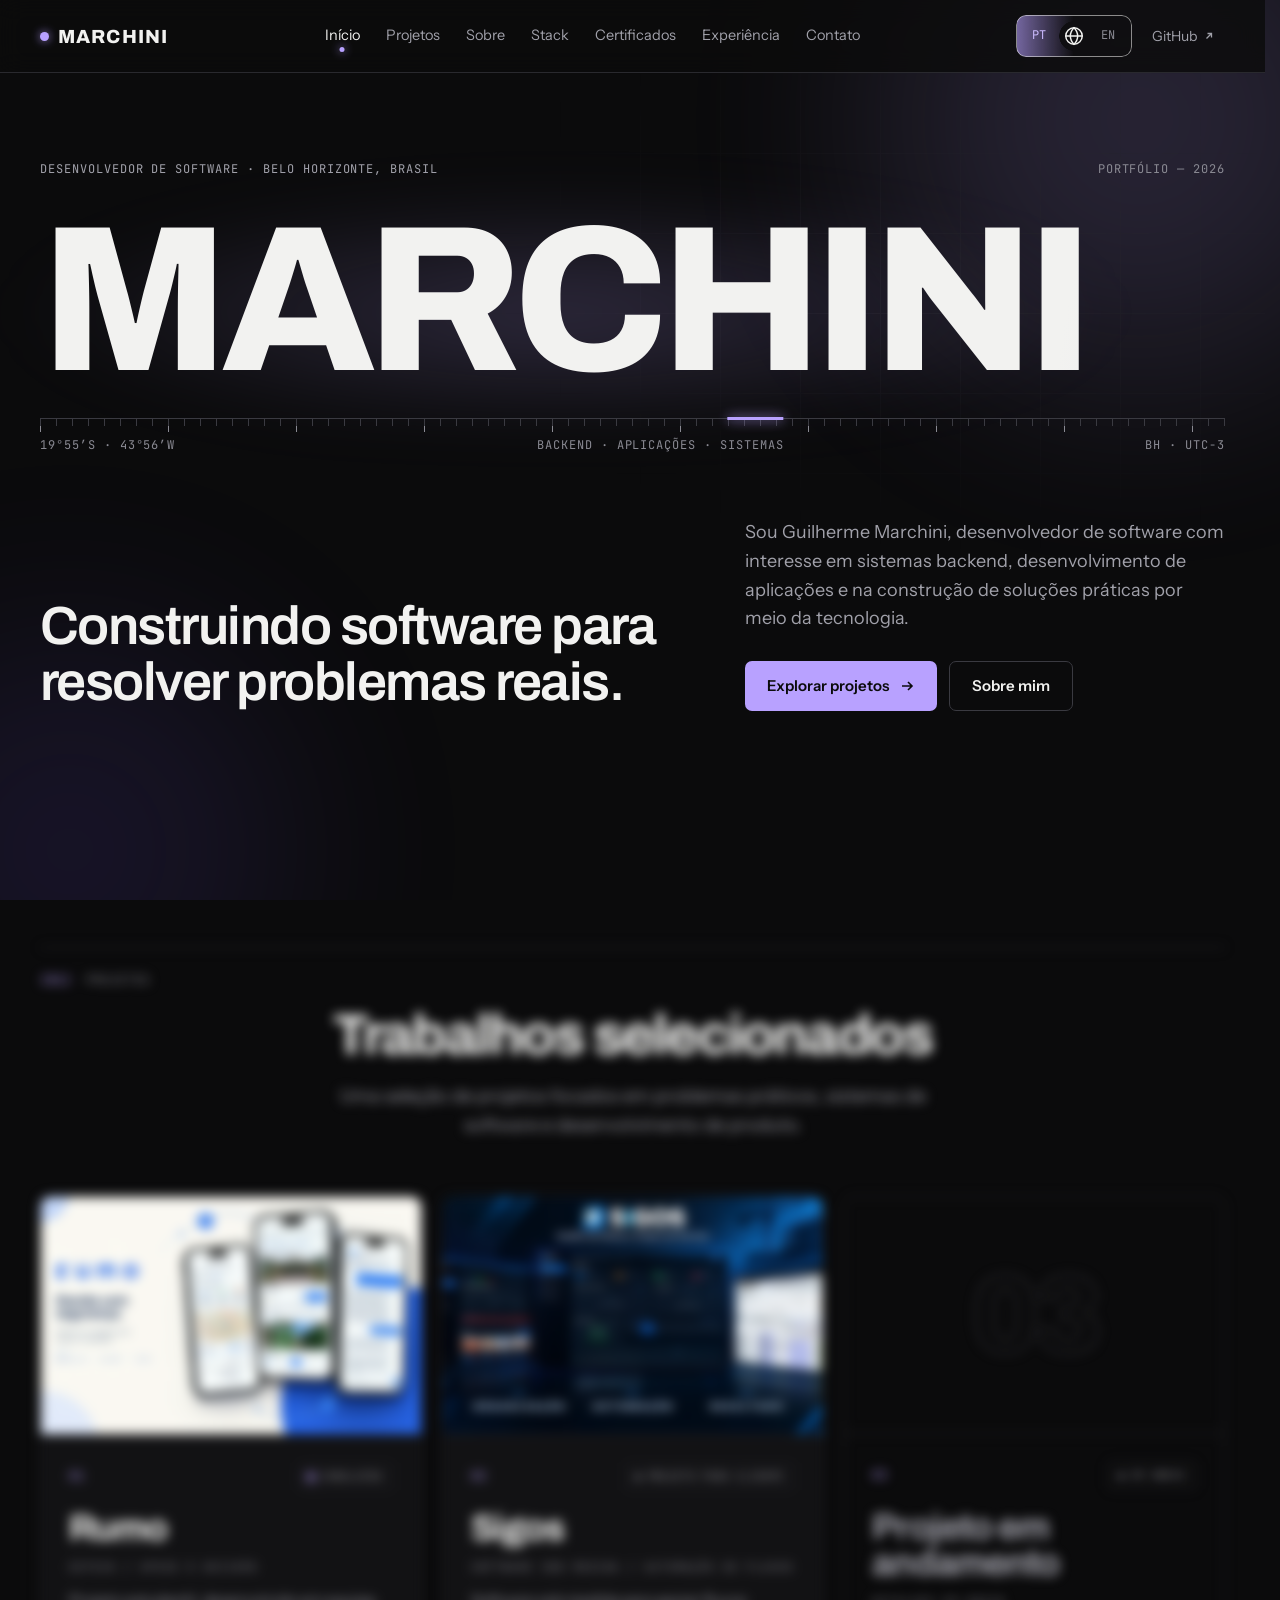
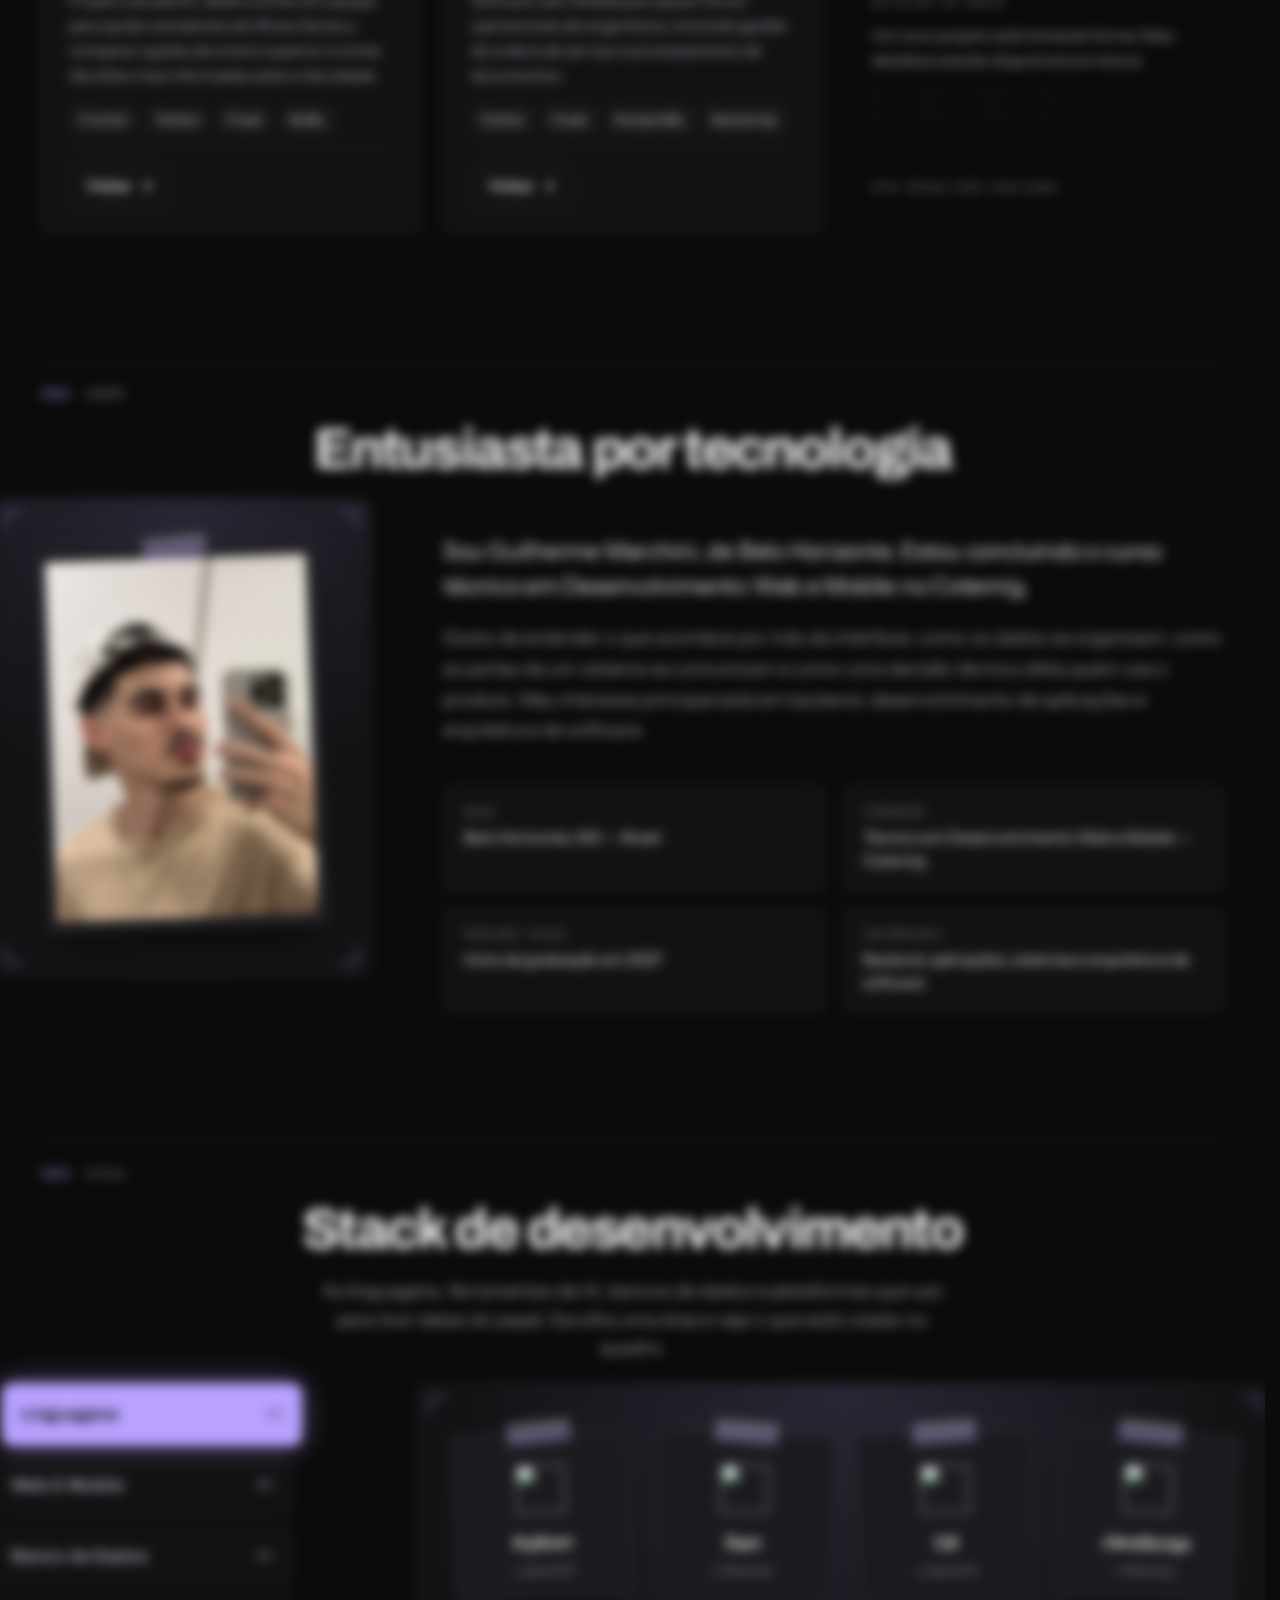
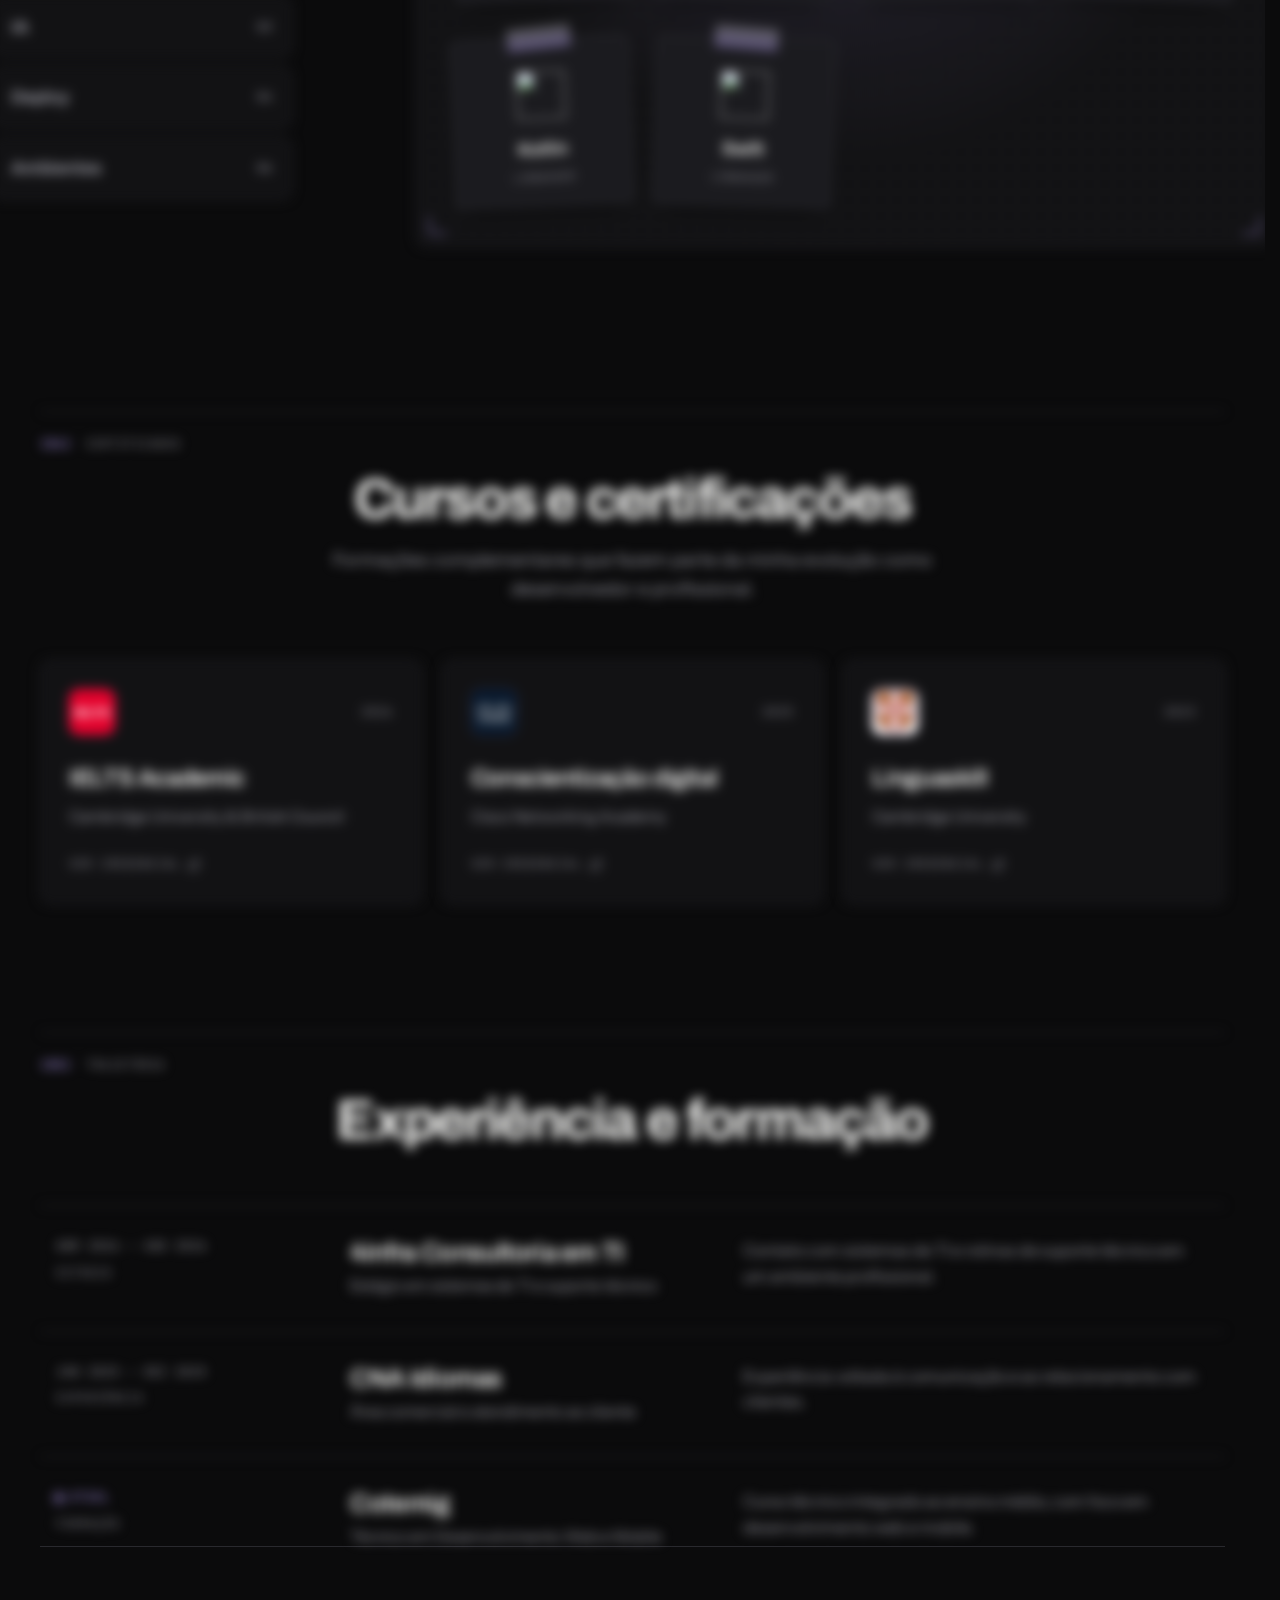
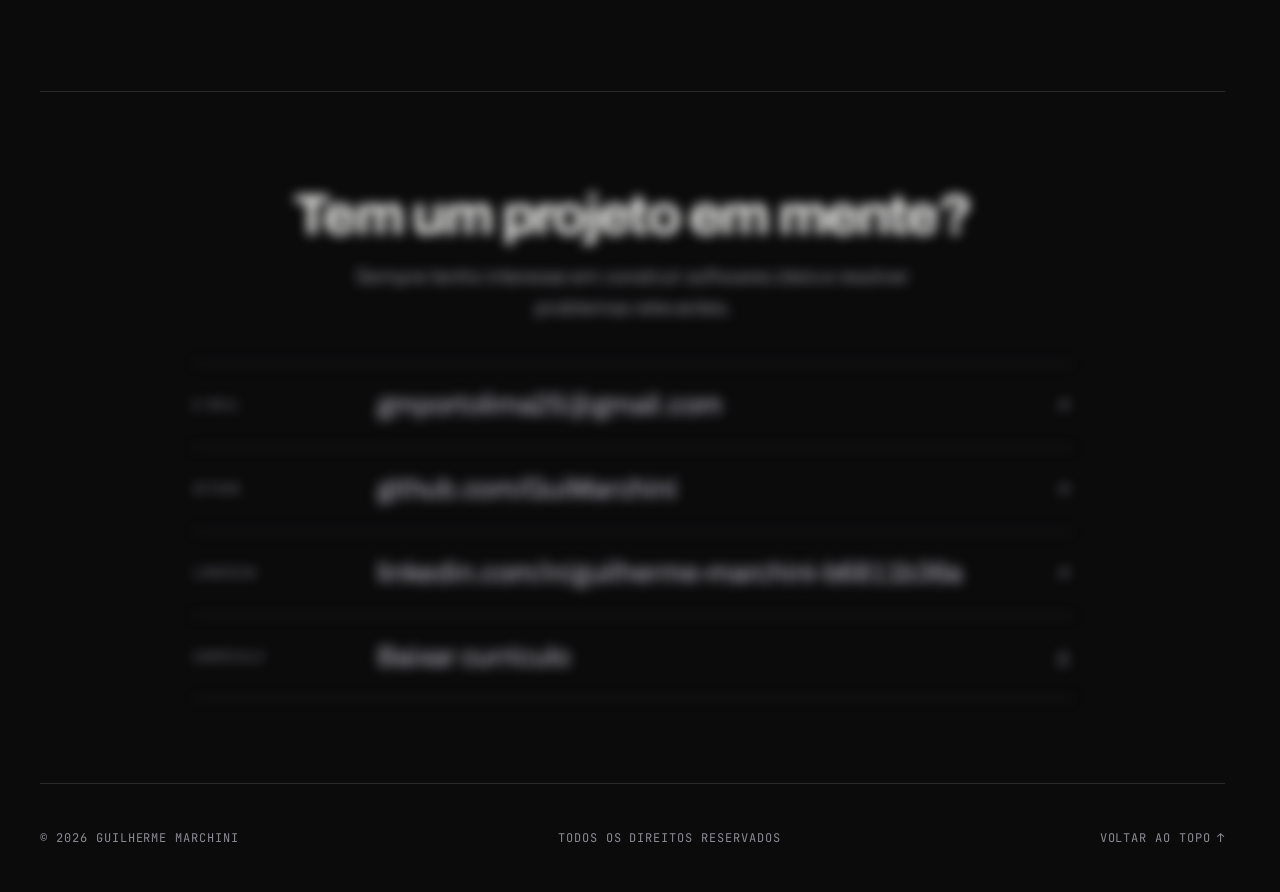
==== index.html @ 7fbd76b3 "Case study remove" ====
<!DOCTYPE html>
<html lang="pt-BR">

<head>
  <meta charset="utf-8">
  <meta name="viewport" content="width=device-width, initial-scale=1">
  <title>MARCHINI - Portfólio</title>
  <meta name="description" content="Portfólio de Guilherme Marchini, desenvolvedor de software em Belo Horizonte.">
  <meta name="theme-color" content="#0B0B0C">

  <link rel="icon" type="image/svg+xml" href="assets/favicon/favicon.svg">
  <link rel="icon" sizes="any" href="assets/favicon/favicon.ico">

  <link rel="preconnect" href="https://fonts.googleapis.com">
  <link rel="preconnect" href="https://fonts.gstatic.com" crossorigin>
  <link
    href="https://fonts.googleapis.com/css2?family=Archivo:wght@500;600;700;800&family=Instrument+Sans:wght@400;500;600&family=JetBrains+Mono:wght@400;500&display=swap"
    rel="stylesheet">
  <link rel="stylesheet" href="style.css">
  <script src="script.js" defer></script>
</head>

<body>
  <a class="skip" href="#main" data-i18n="skip">Pular para o conteúdo</a>

  <div class="progress" aria-hidden="true"><span class="progress-bar"></span></div>
  <div class="cursor-glow" aria-hidden="true"></div>
  <div class="ambient" aria-hidden="true">
    <span class="blob blob-a"></span>
    <span class="blob blob-b"></span>
  </div>

  <header class="nav" id="nav">
    <div class="wrap nav-in">
      <a class="wm" href="#top" aria-label="MARCHINI">
        <span class="wm-dot" aria-hidden="true"></span><span class="wm-text">MARCHINI</span>
      </a>

      <nav aria-label="Navegação principal" data-i18n-label="navLabel">
        <ul class="nav-links">
          <li class="nav-ind" aria-hidden="true"></li>
          <li><a href="#top" data-spy="top" data-i18n="navHome">Início</a></li>
          <li><a href="#work" data-spy="work" data-i18n="navWork">Projetos</a></li>
          <li><a href="#about" data-spy="about" data-i18n="navAbout">Sobre</a></li>
          <li><a href="#stack" data-spy="stack" data-i18n="navStack">Stack</a></li>
          <li><a href="#certificates" data-spy="certificates" data-i18n="navCerts">Certificados</a></li>
          <li><a href="#experience" data-spy="experience" data-i18n="navXp">Experiência</a></li>
          <li><a href="#contact" data-spy="contact" data-i18n="navContact">Contato</a></li>
        </ul>
      </nav>

      <div class="nav-r">
        <div class="lang" role="group" aria-label="Idioma do site" data-i18n-label="langLabel">
          <button type="button" class="on" data-lang="pt" aria-pressed="true" lang="pt-BR" title="Português">PT</button>
          <span class="lang-globe" aria-hidden="true">
            <svg width="16" height="16" viewBox="0 0 24 24" fill="none" stroke="currentColor" stroke-width="1.6" stroke-linecap="round"><circle cx="12" cy="12" r="9"/><path d="M3 12h18M12 3c2.6 2.6 4 5.7 4 9s-1.4 6.4-4 9c-2.6-2.6-4-5.7-4-9s1.4-6.4 4-9z"/></svg>
          </span>
          <button type="button" data-lang="en" aria-pressed="false" lang="en" title="English">EN</button>
        </div>
        <a class="icon-link" href="https://github.com/GuiMarchini" target="_blank" rel="noopener">
          GitHub
          <svg width="12" height="12" viewBox="0 0 12 12" fill="none" aria-hidden="true">
            <path d="M3.5 8.5l5-5M4.5 3.5h4v4" stroke="currentColor" stroke-width="1.3" />
          </svg>
        </a>
        <button type="button" class="menu-btn" id="menuBtn" aria-expanded="false" aria-controls="mnav"
          aria-label="Abrir menu" data-i18n-label="menuOpen">
          <svg class="ico-open" width="18" height="18" viewBox="0 0 18 18" fill="none" aria-hidden="true">
            <path d="M3 6h12M3 12h12" stroke="currentColor" stroke-width="1.5" />
          </svg>
          <svg class="ico-close" width="18" height="18" viewBox="0 0 18 18" fill="none" aria-hidden="true">
            <path d="M4 4l10 10M14 4L4 14" stroke="currentColor" stroke-width="1.5" />
          </svg>
        </button>
      </div>
    </div>

    <nav class="mnav" id="mnav" aria-label="Navegação principal" data-i18n-label="navLabel" inert>
      <div class="mnav-in">
        <a href="#top"><span data-i18n="navHome">Início</span><span class="mono">00</span></a>
        <a href="#work"><span data-i18n="navWork">Projetos</span><span class="mono">01</span></a>
        <a href="#about"><span data-i18n="navAbout">Sobre</span><span class="mono">02</span></a>
        <a href="#stack"><span data-i18n="navStack">Stack</span><span class="mono">03</span></a>
        <a href="#certificates"><span data-i18n="navCerts">Certificados</span><span class="mono">04</span></a>
        <a href="#experience"><span data-i18n="navXp">Experiência</span><span class="mono">05</span></a>
        <a href="#contact"><span data-i18n="navContact">Contato</span><span class="mono">06</span></a>
      </div>
    </nav>
  </header>

  <main id="main">

    <section class="hero" id="top" aria-labelledby="hero-title">
      <div class="gridbg" aria-hidden="true"></div>
      <div class="wrap">
        <div class="hero-meta mono" data-reveal>
          <span class="hero-desc"><span data-i18n="descRole">Desenvolvedor de software</span><span class="hero-place" data-i18n="descPlace">Belo Horizonte, Brasil</span></span>
          <span class="idx" data-i18n="index">Portfólio — 2026</span>
        </div>

        <div class="title-wrap">
          <i class="title-glow" aria-hidden="true"></i>
          <div class="title-reveal">
            <h1 id="hero-title" class="hero-title">MARCHINI</h1>
          </div>
        </div>

        <div class="ruler" data-reveal style="--d:.5" aria-hidden="true">
          <span class="ruler-mark"></span>
          <div class="ruler-lbl mono">
            <span>19°55′S · 43°56′W</span>
            <span data-i18n="rulerMid">Backend · Aplicações · Sistemas</span>
            <span>BH · UTC−3</span>
          </div>
        </div>

        <div class="hero-body">
          <p class="headline" data-reveal style="--d:.65" data-i18n="headline">Construindo software para resolver
            problemas reais.</p>
          <div class="hero-side" data-reveal style="--d:.8">
            <p data-i18n="support">Sou Guilherme Marchini, desenvolvedor de software com interesse em sistemas backend,
              desenvolvimento de aplicações e na construção de soluções práticas por meio da tecnologia.</p>
            <div class="actions">
              <a class="btn btn-p" href="#work">
                <span data-i18n="cta1">Explorar projetos</span>
                <svg width="16" height="16" viewBox="0 0 16 16" fill="none" aria-hidden="true">
                  <path d="M3 8h10M9 4l4 4-4 4" stroke="currentColor" stroke-width="1.6" />
                </svg>
              </a>
              <a class="btn btn-s" href="#about" data-i18n="cta2">Sobre mim</a>
            </div>
          </div>
        </div>
      </div>
    </section>

    <section class="sec" id="work" aria-labelledby="work-title">
      <div class="wrap">
        <div class="sh" data-reveal>
          <div class="sh-n mono"><b>(01)</b><span data-i18n="workLbl">Projetos</span></div>
          <div class="sh-t">
            <h2 id="work-title" data-i18n="workTitle">Trabalhos selecionados</h2>
            <p data-i18n="workSub">Uma seleção de projetos focados em problemas práticos, sistemas de software e desenvolvimento de produto.</p>
          </div>
        </div>

        <div class="cards">
          <article class="card glow" data-reveal style="--d:.05" aria-labelledby="p1">
            <a class="media" href="#" data-cursor="visit">
              <img src="assets/img/rumo.webp" data-i18n-alt="rumoBanner" alt="Banner do Rumo: aplicativo mobile com as telas de comparação, recomendações e chat" width="1200" height="750" loading="lazy">
            </a>
            <div class="cb">
              <div class="ct">
                <span class="cnum mono">01</span>
                <span class="pill mono"><i class="done" aria-hidden="true"></i><span data-i18n="rumoStatus">Concluído</span></span>
              </div>
              <h3 id="p1">Rumo</h3>
              <span class="cat mono" data-i18n="rumoCat">EdTech / Apoio à decisão</span>
              <p class="cd" data-i18n="rumoDesc">Projeto estudantil, desenvolvido em equipe, para ajudar estudantes de Minas Gerais a comparar opções de ensino superior e tomar decisões mais informadas sobre a faculdade.</p>
              <ul class="tags" aria-label="Tecnologias" data-i18n-label="techLabel">
                <li class="glow">Flutter</li><li class="glow">Python</li><li class="glow">Flask</li><li class="glow">MySQL</li>
              </ul>
              <div class="cf">
                <a class="btn-visit" href="#">
                  <span data-i18n="visit">Visitar</span>
                  <svg width="14" height="14" viewBox="0 0 14 14" fill="none" aria-hidden="true"><path d="M3.5 10.5l7-7M4.5 3.5h6v6" stroke="currentColor" stroke-width="1.5"/></svg>
                </a>
              </div>
            </div>
          </article>

          <article class="card glow" data-reveal style="--d:.15" aria-labelledby="p2">
            <a class="media" href="#" data-cursor="visit">
              <img src="assets/img/sigos.webp" data-i18n-alt="sigosBanner" alt="Banner do Sigos: painel de gestão de obras e ordens de serviço" width="1200" height="750" loading="lazy">
            </a>
            <div class="cb">
              <div class="ct">
                <span class="cnum mono">02</span>
                <span class="pill mono"><i class="g" aria-hidden="true"></i><span data-i18n="sigosStatus">Projeto para cliente</span></span>
              </div>
              <h3 id="p2">Sigos</h3>
              <span class="cat mono" data-i18n="sigosCat">Software sob medida / Automação de fluxos</span>
              <p class="cd" data-i18n="sigosDesc">Software sob medida para apoiar fluxos operacionais de engenharia, incluindo gestão de ordens de serviço e processamento de documentos.</p>
              <ul class="tags" aria-label="Tecnologias" data-i18n-label="techLabel">
                <li class="glow">Python</li><li class="glow">Flask</li><li class="glow">PostgreSQL</li><li class="glow">Bootstrap</li>
              </ul>
              <div class="cf">
                <a class="btn-visit" href="#">
                  <span data-i18n="visit">Visitar</span>
                  <svg width="14" height="14" viewBox="0 0 14 14" fill="none" aria-hidden="true"><path d="M3.5 10.5l7-7M4.5 3.5h6v6" stroke="currentColor" stroke-width="1.5"/></svg>
                </a>
              </div>
            </div>
          </article>

          <article class="card card-soon glow" data-reveal style="--d:.25" aria-labelledby="p3">
            <div class="media" aria-hidden="true">
              <span class="ghostnum">03<span class="caret"></span></span>
            </div>
            <div class="cb">
              <div class="ct">
                <span class="cnum mono">03</span>
                <span class="pill mono"><i class="g" aria-hidden="true"></i><span data-i18n="p3Status">Em breve</span></span>
              </div>
              <h3 id="p3" data-i18n="p3Title">Projeto em andamento</h3>
              <span class="cat mono" data-i18n="p3Cat">Detalhes em breve</span>
              <p class="cd" data-i18n="p3Desc">Um novo projeto está tomando forma. Mais detalhes estarão disponíveis em breve.</p>
              <ul class="tags ghost" aria-hidden="true"><li>—</li><li>—</li><li>—</li></ul>
              <div class="cf">
                <span class="soon-note mono" data-i18n="p3Foot">Este espaço será atualizado</span>
              </div>
            </div>
          </article>
        </div>
      </div>
    </section>

    <section class="sec" id="about" aria-labelledby="about-title">
      <div class="wrap">
        <div class="sh" data-reveal>
          <div class="sh-n mono"><b>(02)</b><span data-i18n="aboutLbl">Sobre</span></div>
          <div class="sh-t"><h2 id="about-title" data-i18n="aboutTitle">Entusiasta por tecnologia</h2></div>
        </div>

        <div class="about">
          <figure class="photo" data-reveal="left">
            <div class="photo-card glow tilt">
              <i class="tape" aria-hidden="true"></i>
              <img src="assets/img/profile.png" alt="Guilherme Marchini" width="631" height="852" loading="lazy">
            </div>
            <i class="corner tl"></i><i class="corner tr"></i><i class="corner bl"></i><i class="corner br"></i>
          </figure>

          <div class="about-main">
            <div class="about-txt">
              <p class="lead" data-reveal data-i18n="a1">Sou Guilherme Marchini, de Belo Horizonte. Estou concluindo o curso técnico em Desenvolvimento Web e Mobile no Cotemig.</p>
              <p data-reveal style="--d:.1" data-i18n="a2">Gosto de entender o que acontece por trás da interface: como os dados se organizam, como as partes de um sistema se comunicam e como uma decisão técnica afeta quem usa o produto. Meu interesse principal está em backend, desenvolvimento de aplicações e arquitetura de software.</p>
            </div>

            <dl class="facts">
              <div class="glow" data-reveal style="--d:.05"><dt class="mono" data-i18n="fBaseK">Base</dt><dd data-i18n="fBaseV">Belo Horizonte, MG — Brasil</dd></div>
              <div class="glow" data-reveal style="--d:.12"><dt class="mono" data-i18n="fEduK">Formação</dt><dd data-i18n="fEduV">Técnico em Desenvolvimento Web e Mobile — Cotemig</dd></div>
              <div class="glow" data-reveal style="--d:.19"><dt class="mono" data-i18n="fNextK">Próximo passo</dt><dd data-i18n="fNextV">Início da graduação em 2027</dd></div>
              <div class="glow" data-reveal style="--d:.26"><dt class="mono" data-i18n="fFocusK">Interesses</dt><dd data-i18n="fFocusV">Backend, aplicações, sistemas e arquitetura de software</dd></div>
            </dl>
          </div>
        </div>
      </div>
    </section>

    <section class="sec" id="stack" aria-labelledby="stack-title">
      <div class="wrap">
        <div class="sh" data-reveal>
          <div class="sh-n mono"><b>(03)</b><span data-i18n="stackLbl">Stack</span></div>
          <div class="sh-t">
            <h2 id="stack-title" data-i18n="stackTitle">Stack de desenvolvimento</h2>
            <p data-i18n="stackSub">As linguagens, ferramentas de IA, bancos de dados e plataformas que uso para tirar ideias do papel. Escolha uma área e veja o que está colado no quadro.</p>
          </div>
        </div>

        <div class="stack">
          <div class="filters" role="tablist" aria-orientation="vertical" aria-label="Filtrar por área" data-i18n-label="filterLabel" data-reveal="left">
            <button type="button" class="filter on" role="tab" aria-selected="true" data-filter="lang"><span data-i18n="gLang">Linguagens</span><em class="filter-n mono"></em></button>
            <button type="button" class="filter" role="tab" aria-selected="false" data-filter="web"><span data-i18n="gWeb">Web &amp; Mobile</span><em class="filter-n mono"></em></button>
            <button type="button" class="filter" role="tab" aria-selected="false" data-filter="db"><span data-i18n="gDb">Banco de Dados</span><em class="filter-n mono"></em></button>
            <button type="button" class="filter" role="tab" aria-selected="false" data-filter="ai"><span data-i18n="gAi">IA</span><em class="filter-n mono"></em></button>
            <button type="button" class="filter" role="tab" aria-selected="false" data-filter="deploy"><span data-i18n="gDeploy">Deploy</span><em class="filter-n mono"></em></button>
            <button type="button" class="filter" role="tab" aria-selected="false" data-filter="env"><span data-i18n="gEnv">Ambientes</span><em class="filter-n mono"></em></button>
          </div>

          <div class="board" id="board" role="tabpanel" data-reveal="right">
            <i class="corner tl"></i><i class="corner tr"></i><i class="corner bl"></i><i class="corner br"></i>
            <ul class="board-items" id="tiles">
              <li class="tile glow tilt" data-group="lang">
                <i class="tape" aria-hidden="true"></i>
                <img src="https://cdn.jsdelivr.net/gh/devicons/devicon@v2.16.0/icons/python/python-original.svg" alt="" width="48" height="48" loading="lazy">
                <span class="tile-name">Python</span><span class="tile-grp mono" data-i18n="rLang">Linguagem</span>
              </li>
              <li class="tile glow tilt" data-group="lang">
                <i class="tape" aria-hidden="true"></i>
                <img src="https://cdn.jsdelivr.net/gh/devicons/devicon@v2.16.0/icons/dart/dart-original.svg" alt="" width="48" height="48" loading="lazy">
                <span class="tile-name">Dart</span><span class="tile-grp mono" data-i18n="rLang">Linguagem</span>
              </li>
              <li class="tile glow tilt" data-group="lang">
                <i class="tape" aria-hidden="true"></i>
                <img src="https://cdn.jsdelivr.net/gh/devicons/devicon@v2.16.0/icons/csharp/csharp-original.svg" alt="" width="48" height="48" loading="lazy">
                <span class="tile-name">C#</span><span class="tile-grp mono" data-i18n="rLang">Linguagem</span>
              </li>
              <li class="tile glow tilt" data-group="lang">
                <i class="tape" aria-hidden="true"></i>
                <img src="https://cdn.jsdelivr.net/gh/devicons/devicon@v2.16.0/icons/javascript/javascript-original.svg" alt="" width="48" height="48" loading="lazy">
                <span class="tile-name">JavaScript</span><span class="tile-grp mono" data-i18n="rLang">Linguagem</span>
              </li>
              <li class="tile glow tilt" data-group="lang">
                <i class="tape" aria-hidden="true"></i>
                <img src="https://cdn.jsdelivr.net/gh/devicons/devicon@v2.16.0/icons/kotlin/kotlin-original.svg" alt="" width="48" height="48" loading="lazy">
                <span class="tile-name">Kotlin</span><span class="tile-grp mono" data-i18n="rLang">Linguagem</span>
              </li>
              <li class="tile glow tilt" data-group="lang">
                <i class="tape" aria-hidden="true"></i>
                <img src="https://cdn.jsdelivr.net/gh/devicons/devicon@v2.16.0/icons/swift/swift-original.svg" alt="" width="48" height="48" loading="lazy">
                <span class="tile-name">Swift</span><span class="tile-grp mono" data-i18n="rLang">Linguagem</span>
              </li>
              <li class="tile glow tilt" data-group="web">
                <i class="tape" aria-hidden="true"></i>
                <img src="https://cdn.jsdelivr.net/gh/devicons/devicon@v2.16.0/icons/flutter/flutter-original.svg" alt="" width="48" height="48" loading="lazy">
                <span class="tile-name">Flutter</span><span class="tile-grp mono" data-i18n="rFramework">Framework</span>
              </li>
              <li class="tile glow tilt" data-group="web">
                <i class="tape" aria-hidden="true"></i>
                <img class="invert" src="https://cdn.jsdelivr.net/gh/devicons/devicon@v2.16.0/icons/flask/flask-original.svg" alt="" width="48" height="48" loading="lazy">
                <span class="tile-name">Flask</span><span class="tile-grp mono" data-i18n="rFramework">Framework</span>
              </li>
              <li class="tile glow tilt" data-group="web">
                <i class="tape" aria-hidden="true"></i>
                <img src="https://cdn.jsdelivr.net/gh/devicons/devicon@v2.16.0/icons/bootstrap/bootstrap-original.svg" alt="" width="48" height="48" loading="lazy">
                <span class="tile-name">Bootstrap</span><span class="tile-grp mono" data-i18n="rFramework">Framework</span>
              </li>
              <li class="tile glow tilt" data-group="web">
                <i class="tape" aria-hidden="true"></i>
                <img src="https://cdn.jsdelivr.net/gh/devicons/devicon@v2.16.0/icons/html5/html5-original.svg" alt="" width="48" height="48" loading="lazy">
                <span class="tile-name">HTML</span><span class="tile-grp mono" data-i18n="rMarkup">Marcação</span>
              </li>
              <li class="tile glow tilt" data-group="web">
                <i class="tape" aria-hidden="true"></i>
                <img src="https://cdn.jsdelivr.net/gh/devicons/devicon@v2.16.0/icons/css3/css3-original.svg" alt="" width="48" height="48" loading="lazy">
                <span class="tile-name">CSS</span><span class="tile-grp mono" data-i18n="rStyle">Estilos</span>
              </li>
              <li class="tile glow tilt" data-group="db">
                <i class="tape" aria-hidden="true"></i>
                <img src="https://cdn.jsdelivr.net/gh/devicons/devicon@v2.16.0/icons/mysql/mysql-original.svg" alt="" width="48" height="48" loading="lazy">
                <span class="tile-name">MySQL</span><span class="tile-grp mono" data-i18n="rDb">Banco de dados</span>
              </li>
              <li class="tile glow tilt" data-group="db">
                <i class="tape" aria-hidden="true"></i>
                <img src="https://cdn.jsdelivr.net/gh/devicons/devicon@v2.16.0/icons/postgresql/postgresql-original.svg" alt="" width="48" height="48" loading="lazy">
                <span class="tile-name">PostgreSQL</span><span class="tile-grp mono" data-i18n="rDb">Banco de dados</span>
              </li>
              <li class="tile glow tilt" data-group="db">
                <i class="tape" aria-hidden="true"></i>
                <img src="https://cdn.jsdelivr.net/gh/devicons/devicon@v2.16.0/icons/sqlite/sqlite-original.svg" alt="" width="48" height="48" loading="lazy">
                <span class="tile-name">SQLite</span><span class="tile-grp mono" data-i18n="rDb">Banco de dados</span>
              </li>
              <li class="tile glow tilt" data-group="db">
                <i class="tape" aria-hidden="true"></i>
                <img class="sq" src="assets/icons/aiven.svg" alt="" width="48" height="48" loading="lazy">
                <span class="tile-name">Aiven</span><span class="tile-grp mono" data-i18n="rDbHost">BD gerenciado</span>
              </li>
              <li class="tile glow tilt" data-group="ai">
                <i class="tape" aria-hidden="true"></i>
                <img src="https://cdn.simpleicons.org/claude/D97757" alt="" width="48" height="48" loading="lazy">
                <span class="tile-name">Claude Code</span><span class="tile-grp mono" data-i18n="rAi">IA</span>
              </li>
              <li class="tile glow tilt" data-group="ai">
                <i class="tape" aria-hidden="true"></i>
                <img src="https://cdn.simpleicons.org/deepseek/4D6BFE" alt="" width="48" height="48" loading="lazy">
                <span class="tile-name">DeepSeek</span><span class="tile-grp mono" data-i18n="rAi">IA</span>
              </li>
              <li class="tile glow tilt" data-group="ai">
                <i class="tape" aria-hidden="true"></i>
                <img class="sq" src="assets/icons/codex.svg" alt="" width="48" height="48" loading="lazy">
                <span class="tile-name">Codex</span><span class="tile-grp mono" data-i18n="rAi">IA</span>
              </li>
              <li class="tile glow tilt" data-group="deploy">
                <i class="tape" aria-hidden="true"></i>
                <img src="https://cdn.simpleicons.org/railway/ffffff" alt="" width="48" height="48" loading="lazy">
                <span class="tile-name">Railway</span><span class="tile-grp mono" data-i18n="rDeploy">Deploy</span>
              </li>
              <li class="tile glow tilt" data-group="deploy">
                <i class="tape" aria-hidden="true"></i>
                <img src="https://cdn.simpleicons.org/render/46E3B7" alt="" width="48" height="48" loading="lazy">
                <span class="tile-name">Render</span><span class="tile-grp mono" data-i18n="rDeploy">Deploy</span>
              </li>
              <li class="tile glow tilt" data-group="deploy">
                <i class="tape" aria-hidden="true"></i>
                <img src="https://cdn.simpleicons.org/cloudflare/F38020" alt="" width="48" height="48" loading="lazy">
                <span class="tile-name">Cloudflare R2</span><span class="tile-grp mono" data-i18n="rStorage">Armazenamento</span>
              </li>
              <li class="tile glow tilt" data-group="deploy">
                <i class="tape" aria-hidden="true"></i>
                <img src="https://cdn.simpleicons.org/github/ffffff" alt="" width="48" height="48" loading="lazy">
                <span class="tile-name">GitHub</span><span class="tile-grp mono" data-i18n="rVcs">Versionamento</span>
              </li>
              <li class="tile glow tilt" data-group="env">
                <i class="tape" aria-hidden="true"></i>
                <img src="https://cdn.jsdelivr.net/gh/devicons/devicon@v2.16.0/icons/vscode/vscode-original.svg" alt="" width="48" height="48" loading="lazy">
                <span class="tile-name">VS Code</span><span class="tile-grp mono" data-i18n="rEditor">Editor</span>
              </li>
              <li class="tile glow tilt" data-group="env">
                <i class="tape" aria-hidden="true"></i>
                <img src="https://cdn.simpleicons.org/cursor/ffffff" alt="" width="48" height="48" loading="lazy">
                <span class="tile-name">Cursor</span><span class="tile-grp mono" data-i18n="rEditor">Editor</span>
              </li>
              <li class="tile glow tilt" data-group="env">
                <i class="tape" aria-hidden="true"></i>
                <img src="https://cdn.jsdelivr.net/gh/devicons/devicon@v2.16.0/icons/figma/figma-original.svg" alt="" width="48" height="48" loading="lazy">
                <span class="tile-name">Figma</span><span class="tile-grp mono" data-i18n="rDesign">Design</span>
              </li>
              <li class="tile glow tilt" data-group="env">
                <i class="tape" aria-hidden="true"></i>
                <img src="https://cdn.jsdelivr.net/gh/devicons/devicon@v2.16.0/icons/intellij/intellij-original.svg" alt="" width="48" height="48" loading="lazy">
                <span class="tile-name">IntelliJ</span><span class="tile-grp mono" data-i18n="rIde">IDE</span>
              </li>
              <li class="tile glow tilt" data-group="env">
                <i class="tape" aria-hidden="true"></i>
                <img src="https://cdn.jsdelivr.net/gh/devicons/devicon@v2.16.0/icons/androidstudio/androidstudio-original.svg" alt="" width="48" height="48" loading="lazy">
                <span class="tile-name">Android Studio</span><span class="tile-grp mono" data-i18n="rIde">IDE</span>
              </li>
              <li class="tile glow tilt" data-group="env">
                <i class="tape" aria-hidden="true"></i>
                <img src="https://cdn.jsdelivr.net/gh/devicons/devicon@v2.16.0/icons/xcode/xcode-original.svg" alt="" width="48" height="48" loading="lazy">
                <span class="tile-name">Xcode</span><span class="tile-grp mono" data-i18n="rIde">IDE</span>
              </li>
            </ul>
          </div>
        </div>
      </div>
    </section>

    <section class="sec" id="certificates" aria-labelledby="certs-title">
      <div class="wrap">
        <div class="sh" data-reveal>
          <div class="sh-n mono"><b>(04)</b><span data-i18n="certsLbl">Certificados</span></div>
          <div class="sh-t">
            <h2 id="certs-title" data-i18n="certsTitle">Cursos e certificações</h2>
            <p data-i18n="certsSub">Formações complementares que fazem parte da minha evolução como desenvolvedor e profissional.</p>
          </div>
        </div>

        <div class="certs">
          <article class="cert tilt" data-reveal style="--d:.05">
            <div class="cert-flip">
              <div class="cert-face cert-front glow">
                <div class="cert-top">
                  <span class="cert-logo" aria-hidden="true"><img src="assets/logos/ielts.svg" alt=""></span>
                  <span class="cert-year mono">2026</span>
                </div>
                <h3>IELTS Academic</h3>
                <p class="cert-org">Cambridge University & British Council</p>
                <button type="button" class="cert-link mono" aria-expanded="false" data-cert>
                  <span data-i18n="certView">Ver credencial</span>
                  <svg width="12" height="12" viewBox="0 0 12 12" fill="none" aria-hidden="true"><path d="M7 1h4v4M5 7l6-6M9.5 7.5V11H1V2.500h3.500" stroke="currentColor" stroke-width="1.2"/></svg>
                </button>
              </div>
              <div class="cert-face cert-back" aria-hidden="true"></div>
            </div>
            <div class="cert-panel" role="group" aria-hidden="true">
                <i class="corner tl"></i><i class="corner tr"></i><i class="corner bl"></i><i class="corner br"></i>
                <div class="cert-text">
                  <span class="cert-kicker mono">Cambridge University · 2026</span>
                  <h4>IELTS Academic</h4>
                  <p data-i18n="certIeltsDesc">Certificação internacional de proficiência em inglês, com nota geral 8.0.</p>
                  <button type="button" class="cert-close mono" data-i18n="certClose">Clique para fechar</button>
                </div>
                <div class="cert-shot">
                  <i class="tape" aria-hidden="true"></i>
                  <button type="button" class="cert-zoom" data-zoom data-i18n-label="certZoom" aria-label="Ampliar imagem"><img src="assets/certificates/ielts.png" alt="Certificado IELTS Academic — Cambridge University" decoding="async"><span class="cert-zoom-ico" aria-hidden="true"><svg width="14" height="14" viewBox="0 0 14 14" fill="none"><path d="M8.5 1.5h4v4M5.5 12.5h-4v-4M12.5 1.5L8 6M1.5 12.5L6 8" stroke="currentColor" stroke-width="1.4"/></svg></span></button>
                </div>
            </div>
          </article>

          <article class="cert tilt" data-reveal style="--d:.15">
            <div class="cert-flip">
              <div class="cert-face cert-front glow">
                <div class="cert-top">
                  <span class="cert-logo" aria-hidden="true"><img src="assets/logos/cisco.jpg" alt=""></span>
                  <span class="cert-year mono">2025</span>
                </div>
                <h3>Conscientização digital</h3>
                <p class="cert-org">Cisco Networking Academy</p>
                <button type="button" class="cert-link mono" aria-expanded="false" data-cert>
                  <span data-i18n="certView">Ver credencial</span>
                  <svg width="12" height="12" viewBox="0 0 12 12" fill="none" aria-hidden="true"><path d="M7 1h4v4M5 7l6-6M9.5 7.5V11H1V2.500h3.500" stroke="currentColor" stroke-width="1.2"/></svg>
                </button>
              </div>
              <div class="cert-face cert-back" aria-hidden="true"></div>
            </div>
            <div class="cert-panel" role="group" aria-hidden="true">
                <i class="corner tl"></i><i class="corner tr"></i><i class="corner bl"></i><i class="corner br"></i>
                <div class="cert-text">
                  <span class="cert-kicker mono">Cisco Networking Academy · 2025</span>
                  <h4 data-i18n="certCiscoTitle">Cisco – Conscientização Digital</h4>
                  <p data-i18n="certCiscoDesc">Certificado de conhecimentos sobre segurança e conscientização no ambiente digital.</p>
                  <button type="button" class="cert-close mono" data-i18n="certClose">Clique para fechar</button>
                </div>
                <div class="cert-shot">
                  <i class="tape" aria-hidden="true"></i>
                  <button type="button" class="cert-zoom" data-zoom data-i18n-label="certZoom" aria-label="Ampliar imagem"><img src="assets/certificates/cisco.png" alt="Certificado Cisco – Conscientização Digital — Cisco Networking Academy" decoding="async"><span class="cert-zoom-ico" aria-hidden="true"><svg width="14" height="14" viewBox="0 0 14 14" fill="none"><path d="M8.5 1.5h4v4M5.5 12.5h-4v-4M12.5 1.5L8 6M1.5 12.5L6 8" stroke="currentColor" stroke-width="1.4"/></svg></span></button>
                </div>
            </div>
          </article>

          <article class="cert tilt" data-reveal style="--d:.25">
            <div class="cert-flip">
              <div class="cert-face cert-front glow">
                <div class="cert-top">
                  <span class="cert-logo light" aria-hidden="true"><img src="assets/logos/cambridge.png" alt=""></span>
                  <span class="cert-year mono">2023</span>
                </div>
                <h3>Linguaskill</h3>
                <p class="cert-org">Cambridge University</p>
                <button type="button" class="cert-link mono" aria-expanded="false" data-cert>
                  <span data-i18n="certView">Ver credencial</span>
                  <svg width="12" height="12" viewBox="0 0 12 12" fill="none" aria-hidden="true"><path d="M7 1h4v4M5 7l6-6M9.5 7.5V11H1V2.500h3.500" stroke="currentColor" stroke-width="1.2"/></svg>
                </button>
              </div>
              <div class="cert-face cert-back" aria-hidden="true"></div>
            </div>
            <div class="cert-panel" role="group" aria-hidden="true">
                <i class="corner tl"></i><i class="corner tr"></i><i class="corner bl"></i><i class="corner br"></i>
                <div class="cert-text">
                  <span class="cert-kicker mono">Cambridge University · 2023</span>
                  <h4>Cambridge Linguaskill</h4>
                  <p data-i18n="certLinguaDesc">Certificação de inglês com nível B2, demonstrando proficiência no idioma.</p>
                  <button type="button" class="cert-close mono" data-i18n="certClose">Clique para fechar</button>
                </div>
                <div class="cert-shot">
                  <i class="tape" aria-hidden="true"></i>
                  <button type="button" class="cert-zoom" data-zoom data-i18n-label="certZoom" aria-label="Ampliar imagem"><img src="assets/certificates/linguaskill.png" alt="Certificado Cambridge Linguaskill — Cambridge University" decoding="async"><span class="cert-zoom-ico" aria-hidden="true"><svg width="14" height="14" viewBox="0 0 14 14" fill="none"><path d="M8.5 1.5h4v4M5.5 12.5h-4v-4M12.5 1.5L8 6M1.5 12.5L6 8" stroke="currentColor" stroke-width="1.4"/></svg></span></button>
                </div>
            </div>
          </article>
        </div>
      </div>

      <div class="viewer-backdrop" aria-hidden="true"></div>
    </section>

    <section class="sec" id="experience" aria-labelledby="xp-title">
      <div class="wrap">
        <div class="sh" data-reveal>
          <div class="sh-n mono"><b>(05)</b><span data-i18n="xpLbl">Trajetória</span></div>
          <div class="sh-t"><h2 id="xp-title" data-i18n="xpTitle">Experiência e formação</h2></div>
        </div>

        <ul class="xp">
          <li class="glow" data-reveal>
            <div class="xp-when mono"><span class="when" data-i18n="x1when">abr 2026 — ago 2026</span><span data-i18n="x1type">Estágio</span></div>
            <div class="xp-org"><h3>4infra Consultoria em TI</h3><p data-i18n="x1role">Estágio em sistemas de TI e suporte técnico</p></div>
            <p class="xp-d" data-i18n="x1desc">Contato com sistemas de TI e rotinas de suporte técnico em um ambiente profissional.</p>
          </li>
          <li class="glow" data-reveal style="--d:.08">
            <div class="xp-when mono"><span class="when" data-i18n="x2when">jan 2025 — dez 2025</span><span data-i18n="x2type">Experiência</span></div>
            <div class="xp-org"><h3>CNA Idiomas</h3><p data-i18n="x2role">Área comercial e atendimento ao cliente</p></div>
            <p class="xp-d" data-i18n="x2desc">Experiência voltada à comunicação e ao relacionamento com clientes.</p>
          </li>
          <li class="glow" data-reveal style="--d:.16">
            <div class="xp-when mono"><span class="when now" data-i18n="x3when">Atual</span><span data-i18n="x3type">Formação</span></div>
            <div class="xp-org"><h3>Cotemig</h3><p data-i18n="x3role">Técnico em Desenvolvimento Web e Mobile</p></div>
            <p class="xp-d" data-i18n="x3desc">Curso técnico integrado ao ensino médio, com foco em desenvolvimento web e mobile.</p>
          </li>
        </ul>
      </div>
    </section>

    <section class="contact" id="contact" aria-labelledby="ct-title">
      <div class="wrap">
        <div class="ctg">
          <div class="sh-n mono" data-reveal><b>(06)</b><span data-i18n="ctLbl">Contato</span></div>
          <h2 class="ct-h" id="ct-title" data-reveal style="--d:.08" data-i18n="ctTitle">Tem um projeto em mente?</h2>
          <div class="sh-n" aria-hidden="true"></div>
          <p class="ct-p" data-reveal style="--d:.16" data-i18n="ctSub">Sempre tenho interesse em construir softwares úteis e resolver problemas relevantes.</p>
          <div class="sh-n" aria-hidden="true"></div>
          <ul class="links">
            <li data-reveal style="--d:.1"><a href="mailto:gmportolima25@gmail.com" data-cursor="visit"><span class="lk mono">E-mail</span><span class="lv">gmportolima25@gmail.com</span><svg width="20" height="20" viewBox="0 0 20 20" fill="none" aria-hidden="true"><path d="M6 14L14 6M7 6h7v7" stroke="currentColor" stroke-width="1.5"/></svg></a></li>
            <li data-reveal style="--d:.18"><a href="https://github.com/GuiMarchini" target="_blank" rel="noopener" data-cursor="visit"><span class="lk mono">GitHub</span><span class="lv">github.com/GuiMarchini</span><svg width="20" height="20" viewBox="0 0 20 20" fill="none" aria-hidden="true"><path d="M6 14L14 6M7 6h7v7" stroke="currentColor" stroke-width="1.5"/></svg></a></li>
            <li data-reveal style="--d:.26"><a href="https://www.linkedin.com/in/guilherme-marchini-b6811b36a" target="_blank" rel="noopener" data-cursor="visit"><span class="lk mono">LinkedIn</span><span class="lv">linkedin.com/in/guilherme-marchini-b6811b36a</span><svg width="20" height="20" viewBox="0 0 20 20" fill="none" aria-hidden="true"><path d="M6 14L14 6M7 6h7v7" stroke="currentColor" stroke-width="1.5"/></svg></a></li>
            <li data-reveal style="--d:.34"><a href="assets/docs/Guilherme%20Marchini%20Porto%20Lima.pdf" download data-cursor="download"><span class="lk mono" data-i18n="cvKey">Currículo</span><span class="lv" data-i18n="cvVal">Baixar currículo</span><svg width="20" height="20" viewBox="0 0 20 20" fill="none" aria-hidden="true"><path d="M10 3v10M5.5 9L10 13.5 14.5 9M4 17h12" stroke="currentColor" stroke-width="1.5"/></svg></a></li>
          </ul>
        </div>

        <footer class="foot mono">
          <span>© 2026 Guilherme Marchini</span>
          <span data-i18n="foot2">Todos os direitos reservados</span>
          <a href="#top"><span data-i18n="top">Voltar ao topo</span> ↑</a>
        </footer>
      </div>
    </section>

  </main>

  <div class="cursor-tip" aria-hidden="true"><span data-i18n="visit">Visitar</span>
    <svg class="arrow-diag" width="12" height="12" viewBox="0 0 12 12" fill="none"><path d="M3.5 8.5l5-5M4.5 3.5h4v4" stroke="currentColor" stroke-width="1.4"/></svg>
    <svg class="arrow-down" width="12" height="12" viewBox="0 0 12 12" fill="none"><path d="M6 1.5v8M2.5 6.5L6 10l3.5-3.5" stroke="currentColor" stroke-width="1.4"/></svg>
  </div>
<div class="lightbox" id="lightbox" role="dialog" aria-modal="true" hidden>
    <button type="button" class="lightbox-close" data-i18n-label="lightboxClose" aria-label="Fechar">
      <svg width="18" height="18" viewBox="0 0 18 18" fill="none" aria-hidden="true"><path d="M4 4l10 10M14 4L4 14" stroke="currentColor" stroke-width="1.6"/></svg>
    </button>
    <img alt="">
  </div>
</body>

</html>
---- style.css ----
/* ---------- Base ---------- */

:root {
  --bg: #0b0b0c;
  --s1: #121214;
  --s2: #19191c;
  --ln: #29292e;
  --ln2: #3a3a41;
  --tx: #f2f2f0;
  --t2: #a1a1aa;
  --t3: #8a8a93;

  --ac: #b8a1ff;
  --ach: #cdbcff;
  --ac-rgb: 184, 161, 255;
  --acs: rgba(var(--ac-rgb), 0.1);

  --ease: cubic-bezier(0.2, 0.7, 0.2, 1);
  --head: "Archivo", sans-serif;
  --mono-font: "JetBrains Mono", ui-monospace, monospace;
}

*,
*::before,
*::after {
  box-sizing: border-box;
}

html {
  scrollbar-gutter: stable;
  scroll-behavior: smooth;
  scroll-padding-top: 88px;
}

body {
  margin: 0;
  background: var(--bg);
  color: var(--tx);
  font-family: "Instrument Sans", ui-sans-serif, system-ui, sans-serif;
  font-size: 17px;
  line-height: 1.6;
  -webkit-font-smoothing: antialiased;
  overflow-x: hidden;
  overscroll-behavior-x: none;
  touch-action: pan-y pinch-zoom;
}

a {
  color: inherit;
}

::selection {
  background: var(--ac);
  color: var(--bg);
}

a:focus-visible,
button:focus-visible {
  outline: 2px solid var(--ac);
  outline-offset: 3px;
  border-radius: 6px;
}

.wrap {
  max-width: 1280px;
  margin: 0 auto;
  padding: 0 40px;
}

.mono {
  font-family: var(--mono-font);
  font-size: 12px;
  line-height: 1.4;
  letter-spacing: 0.08em;
  text-transform: uppercase;
}

.skip {
  position: absolute;
  left: 16px;
  top: -80px;
  z-index: 60;
  background: var(--ac);
  color: var(--bg);
  padding: 12px 16px;
  border-radius: 6px;
  text-decoration: none;
  font-weight: 600;
}

.skip:focus {
  top: 12px;
}

main {
  overflow-x: clip;
  transition: opacity 0.16s var(--ease);
}

main.switching {
  opacity: 0;
}

/* ---------- Ambient layers ---------- */

.progress {
  position: fixed;
  inset: 0 0 auto 0;
  height: 2px;
  z-index: 40;
  pointer-events: none;
}

.progress-bar {
  display: block;
  height: 100%;
  width: 100%;
  background: linear-gradient(90deg, var(--ac), var(--ach));
  box-shadow: 0 0 12px rgba(var(--ac-rgb), 0.7);
  transform: scaleX(0);
  transform-origin: left;
}

.cursor-glow {
  position: fixed;
  top: 0;
  left: 0;
  width: 520px;
  height: 520px;
  margin: -260px 0 0 -260px;
  border-radius: 50%;
  background: radial-gradient(circle, rgba(var(--ac-rgb), 0.1), transparent 65%);
  pointer-events: none;
  z-index: 1;
  opacity: 0;
  transition: opacity 0.4s;
  will-change: transform;
}

.cursor-glow.on {
  opacity: 1;
}

.ambient {
  position: fixed;
  inset: 0;
  z-index: 0;
  pointer-events: none;
  overflow: hidden;
}

.blob {
  position: absolute;
  border-radius: 50%;
  filter: blur(110px);
  opacity: 0.16;
  background: var(--ac);
  animation: drift 22s ease-in-out infinite alternate;
}

.blob-a {
  width: 520px;
  height: 520px;
  top: -140px;
  right: -120px;
}

.blob-b {
  width: 420px;
  height: 420px;
  bottom: -160px;
  left: -140px;
  background: #7d5cff;
  opacity: 0.12;
  animation-duration: 28s;
  animation-direction: alternate-reverse;
}

main,
.nav {
  position: relative;
  z-index: 2;
}

/* ---------- Navigation ---------- */

.nav {
  position: sticky;
  top: 0;
  z-index: 30;
  background: rgba(11, 11, 12, 0.82);
  backdrop-filter: blur(12px);
  -webkit-backdrop-filter: blur(12px);
  border-bottom: 1px solid var(--ln);
}

.nav-in {
  height: 72px;
  display: flex;
  align-items: center;
  justify-content: space-between;
  gap: 24px;
}

.wm {
  display: inline-flex;
  align-items: center;
  gap: 9px;
  min-height: 44px;
  font-family: var(--head);
  font-weight: 800;
  font-size: 19px;
  letter-spacing: 0.06em;
  text-decoration: none;
}

.wm-text {
  display: block;
  line-height: 1;
}

.wm-dot {
  width: 9px;
  height: 9px;
  flex: none;
  background: var(--ac);
  border-radius: 50%;
  box-shadow: 0 0 10px rgba(var(--ac-rgb), 0.8);
  transition: transform 0.35s var(--ease), border-radius 0.35s var(--ease);
}

.wm:hover .wm-dot {
  border-radius: 2px;
  transform: rotate(45deg) scale(0.9);
}

.nav-links {
  position: relative;
  display: flex;
  gap: 2px;
  list-style: none;
  margin: 0;
  padding: 0;
}

.nav-links a {
  display: inline-flex;
  align-items: center;
  gap: 8px;
  min-height: 44px;
  padding: 0 12px;
  color: var(--t2);
  text-decoration: none;
  font-size: 14.5px;
  transition: color 0.18s var(--ease);
}

.nav-links a:hover,
.nav-links a.on {
  color: var(--tx);
}

.nav-ind {
  position: absolute;
  left: 0;
  bottom: 6px;
  width: 5px;
  height: 5px;
  margin-left: -2.5px;
  border-radius: 50%;
  background: var(--ac);
  box-shadow: 0 0 10px var(--ac);
  opacity: 0;
  pointer-events: none;
  transition:
    transform 0.6s cubic-bezier(0.65, 0, 0.25, 1),
    opacity 0.3s;
}

.nav-ind.ready {
  opacity: 1;
}

.nav-r {
  display: flex;
  align-items: center;
  gap: 10px;
}

.lang {
  --lang-line: rgba(242, 242, 240, 0.55);
  position: relative;
  display: inline-flex;
  height: 42px;
}

.lang button {
  all: unset;
  cursor: pointer;
  box-sizing: border-box;
  display: inline-flex;
  align-items: center;
  justify-content: center;
  min-width: 58px;
  border: 1px solid var(--lang-line);
  font-family: var(--mono-font);
  font-size: 12px;
  letter-spacing: 0.08em;
  color: var(--t3);
  transition: background-color 0.2s, color 0.2s;
}

.lang button[data-lang="pt"] {
  padding-right: 12px;
  border-right: 0;
  border-radius: 10px 0 0 10px;
  -webkit-mask: radial-gradient(circle 15px at 100% 50%, transparent 14.5px, #000 15px);
  mask: radial-gradient(circle 15px at 100% 50%, transparent 14.5px, #000 15px);
}

.lang button[data-lang="en"] {
  padding-left: 12px;
  border-left: 0;
  border-radius: 0 10px 10px 0;
  -webkit-mask: radial-gradient(circle 15px at 0 50%, transparent 14.5px, #000 15px);
  mask: radial-gradient(circle 15px at 0 50%, transparent 14.5px, #000 15px);
}

.lang button:hover {
  color: var(--tx);
}

.lang button.on {
  color: var(--ach);
}

.lang button[data-lang="pt"].on {
  background-image: linear-gradient(90deg, rgba(var(--ac-rgb), 0.6), rgba(var(--ac-rgb), 0) 100%);
}

.lang button[data-lang="en"].on {
  background-image: linear-gradient(270deg, rgba(var(--ac-rgb), 0.6), rgba(var(--ac-rgb), 0) 100%);
}

.lang button:focus-visible {
  outline-offset: -4px;
}

.lang-globe {
  position: absolute;
  top: 50%;
  left: 50%;
  width: 22px;
  height: 22px;
  margin: -11px 0 0 -11px;
  color: var(--tx);
  pointer-events: none;
}

.lang-globe svg {
  display: block;
  width: 22px;
  height: 22px;
}

.icon-link {
  display: inline-flex;
  align-items: center;
  gap: 6px;
  min-height: 44px;
  padding: 0 10px;
  color: var(--t2);
  text-decoration: none;
  font-size: 14px;
  transition: color 0.18s;
}

.icon-link:hover {
  color: var(--tx);
}

.menu-btn {
  all: unset;
  cursor: pointer;
  display: none;
  width: 44px;
  height: 44px;
  align-items: center;
  justify-content: center;
  border: 1px solid var(--ln);
  border-radius: 8px;
}

.menu-btn .ico-close,
.menu-btn[aria-expanded="true"] .ico-open {
  display: none;
}

.menu-btn[aria-expanded="true"] .ico-close {
  display: block;
}

.mnav {
  display: grid;
  grid-template-rows: 0fr;
  padding: 0 20px;
  border-top: 1px solid transparent;
  opacity: 0;
  transition:
    grid-template-rows 0.5s var(--ease),
    opacity 0.3s var(--ease),
    border-color 0.3s;
}

.mnav.open {
  grid-template-rows: 1fr;
  border-top-color: var(--ln);
  opacity: 1;
}

.mnav-in {
  min-height: 0;
  padding-bottom: 0;
  overflow: hidden;
}

.mnav.open .mnav-in {
  padding-bottom: 24px;
}

.mnav.open a {
  opacity: 1;
  translate: 0 0;
  transition:
    opacity 0.45s var(--ease) calc(var(--i, 0) * 0.045s + 0.1s),
    translate 0.5s var(--ease) calc(var(--i, 0) * 0.045s + 0.1s);
}

.mnav a:nth-child(1) { --i: 0; }
.mnav a:nth-child(2) { --i: 1; }
.mnav a:nth-child(3) { --i: 2; }
.mnav a:nth-child(4) { --i: 3; }
.mnav a:nth-child(5) { --i: 4; }
.mnav a:nth-child(6) { --i: 5; }
.mnav a:nth-child(7) { --i: 6; }

.mnav a {
  opacity: 0;
  translate: 0 -12px;
  transition:
    opacity 0.3s var(--ease),
    translate 0.3s var(--ease);
  display: flex;
  justify-content: space-between;
  align-items: center;
  min-height: 56px;
  border-bottom: 1px solid var(--ln);
  text-decoration: none;
  font-family: var(--head);
  font-size: 22px;
  font-weight: 600;
  letter-spacing: -0.01em;
}

.mnav a .mono {
  color: var(--t3);
}

@media (min-width: 1025px) {
  .mnav {
    display: none;
  }
}

/* ---------- Scroll reveal ---------- */

[data-reveal] {
  opacity: 0;
  translate: 0 36px;
  scale: 1;
  filter: blur(6px);
  transition:
    opacity 0.9s var(--ease) calc(var(--d, 0) * 1s),
    translate 0.9s var(--ease) calc(var(--d, 0) * 1s),
    scale 0.9s var(--ease) calc(var(--d, 0) * 1s),
    filter 0.9s var(--ease) calc(var(--d, 0) * 1s),
    border-color 0.25s var(--ease),
    box-shadow 0.25s var(--ease),
    transform 0.2s var(--ease);
}

[data-reveal="left"] {
  translate: -48px 0;
}

[data-reveal="right"] {
  translate: 48px 0;
}

[data-reveal="scale"] {
  translate: 0 0;
  scale: 0.88;
}

[data-reveal]:not(.in) {
  transition-delay: 0s;
}

[data-reveal].fast {
  transition:
    opacity 0.4s var(--ease),
    translate 0.4s var(--ease),
    scale 0.4s var(--ease),
    filter 0.4s var(--ease),
    border-color 0.25s var(--ease),
    box-shadow 0.25s var(--ease),
    transform 0.2s var(--ease);
}

[data-reveal].in {
  opacity: 1;
  translate: none;
  scale: none;
  filter: none;
}

/* ---------- Glow ---------- */

.glow {
  position: relative;
  --mx: 50%;
  --my: 50%;
  --gr: 380px;
}

.glow::before,
.glow::after {
  content: "";
  position: absolute;
  inset: 0;
  border-radius: inherit;
  pointer-events: none;
  opacity: 0;
  transition: opacity 0.35s var(--ease);
}

.glow::before {
  background: radial-gradient(var(--gr) circle at var(--mx) var(--my), rgba(var(--ac-rgb), 0.16), transparent 45%);
}

.glow::after {
  padding: 1px;
  background: radial-gradient(calc(var(--gr) * 0.75) circle at var(--mx) var(--my), rgba(var(--ac-rgb), 0.85), transparent 60%);
  -webkit-mask: linear-gradient(#000 0 0) content-box, linear-gradient(#000 0 0);
  -webkit-mask-composite: xor;
  mask: linear-gradient(#000 0 0) content-box exclude, linear-gradient(#000 0 0);
}

.glow:hover::before,
.glow:hover::after {
  opacity: 1;
}

.glow > * {
  position: relative;
  z-index: 1;
}

/* ---------- Hero ---------- */

.hero {
  position: relative;
  padding: 88px 0 72px;
  overflow: hidden;
}

.gridbg {
  position: absolute;
  inset: 0;
  pointer-events: none;
  background-image:
    linear-gradient(#29292e 1px, transparent 1px),
    linear-gradient(90deg, #29292e 1px, transparent 1px);
  background-size: 80px 80px;
  opacity: 0.32;
  -webkit-mask-image: radial-gradient(ellipse 60% 55% at 78% 28%, #000 0%, transparent 72%);
  mask-image: radial-gradient(ellipse 60% 55% at 78% 28%, #000 0%, transparent 72%);
}

.hero-meta {
  position: relative;
  display: flex;
  justify-content: space-between;
  align-items: center;
  gap: 16px;
  flex-wrap: wrap;
  color: var(--t2);
}

.hero-place::before {
  content: " · ";
  white-space: pre;
}

.hero-meta .idx {
  color: var(--t3);
}

.title-wrap {
  position: relative;
  width: fit-content;
  margin-top: 36px;
}

.title-glow {
  position: absolute;
  inset: -18% -6%;
  background: radial-gradient(ellipse at 50% 55%, rgba(var(--ac-rgb), 0.2), transparent 68%);
  filter: blur(30px);
  pointer-events: none;
  animation: glow-in 2.2s ease-out 0.4s backwards;
}

.title-reveal {
  position: relative;
  -webkit-mask-image: linear-gradient(90deg, #000 0%, #000 40%, transparent 60%, transparent 100%);
  mask-image: linear-gradient(90deg, #000 0%, #000 40%, transparent 60%, transparent 100%);
  -webkit-mask-size: 250% 100%;
  mask-size: 250% 100%;
  -webkit-mask-repeat: no-repeat;
  mask-repeat: no-repeat;
  animation: title-in 1.9s cubic-bezier(0.16, 1, 0.3, 1) 0.15s backwards;
}

.hero-title {
  --hx: -999px;
  --hy: -999px;
  --sp: 0;
  display: block;
  margin: 0;
  font-family: var(--head);
  font-weight: 800;
  font-size: clamp(60px, 16.2vw, 232px);
  line-height: 0.84;
  letter-spacing: -0.045em;
  white-space: nowrap;
  color: transparent;
  background:
    radial-gradient(circle 280px at var(--hx) var(--hy), var(--ach), transparent 70%),
    linear-gradient(100deg, var(--tx) 0%, var(--tx) 38%, var(--ac) 100%);
  background-size: 100% 100%, 260% 100%;
  background-position: 0 0, calc(var(--sp) * 100%) 0;
  -webkit-background-clip: text;
  background-clip: text;
}

.ruler {
  position: relative;
  margin-top: 30px;
  height: 36px;
  border-top: 1px solid var(--ln2);
  background:
    repeating-linear-gradient(90deg, var(--ln2) 0 1px, transparent 1px 16px) top left / 100% 7px no-repeat,
    repeating-linear-gradient(90deg, var(--t3) 0 1px, transparent 1px 128px) top left / 100% 13px no-repeat;
}

.ruler-mark {
  position: absolute;
  top: -2px;
  left: 0;
  right: 0;
  height: 3px;
  pointer-events: none;
  will-change: transform;
  animation: sweep 2.4s cubic-bezier(0.25, 0.6, 0.3, 1) 0.9s both;
}

.ruler-mark::before {
  content: "";
  position: absolute;
  top: 0;
  left: 0;
  width: 56px;
  height: 100%;
  background: var(--ac);
  box-shadow: 0 0 12px var(--ac);
  transform-origin: left;
  will-change: transform;
  animation: sweep-len 2.4s linear 0.9s both;
}

.ruler-lbl {
  position: absolute;
  inset: auto 0 0 0;
  display: flex;
  justify-content: space-between;
  gap: 12px;
  color: var(--t3);
}

.hero-body {
  position: relative;
  display: grid;
  grid-template-columns: repeat(12, minmax(0, 1fr));
  gap: 24px;
  margin-top: 64px;
  align-items: end;
}

.headline {
  grid-column: 1 / 8;
  margin: 0;
  font-family: var(--head);
  font-weight: 600;
  font-size: clamp(34px, 4.2vw, 58px);
  line-height: 1.04;
  letter-spacing: -0.028em;
  text-wrap: balance;
}

.hero-side {
  grid-column: 8 / 13;
  display: flex;
  flex-direction: column;
  gap: 28px;
}

.hero-side p {
  margin: 0;
  color: var(--t2);
  font-size: 18px;
}

.actions {
  display: flex;
  gap: 12px;
  flex-wrap: wrap;
}

.btn {
  display: inline-flex;
  align-items: center;
  gap: 10px;
  min-height: 50px;
  padding: 0 22px;
  border-radius: 7px;
  font-weight: 600;
  font-size: 15px;
  text-decoration: none;
  transition: background 0.2s var(--ease), border-color 0.2s var(--ease), box-shadow 0.3s var(--ease), transform 0.2s var(--ease);
}

.btn svg {
  transition: transform 0.2s var(--ease);
}

.btn:hover svg {
  transform: translateX(3px);
}

.btn-p {
  background: var(--ac);
  color: var(--bg);
}

.btn-p:hover {
  background: var(--ach);
  box-shadow: 0 0 32px rgba(var(--ac-rgb), 0.45);
  transform: translateY(-2px);
}

.btn-s {
  border: 1px solid var(--ln2);
}

.btn-s:hover {
  background: var(--s1);
  border-color: var(--ac);
  box-shadow: 0 0 24px rgba(var(--ac-rgb), 0.18);
}

/* ---------- Sections ---------- */

.sec {
  padding: 128px 0 0;
  scroll-margin-top: -120px;
}

.sh {
  position: relative;
  padding-top: 24px;
  margin-bottom: 56px;
  border-top: 1px solid var(--ln);
  text-align: center;
}

.sh-n,
.ctg > .sh-n {
  position: absolute;
  top: 24px;
  left: 0;
  display: flex;
  gap: 14px;
  color: var(--t3);
}

.sh-n b {
  color: var(--ac);
  font-weight: 500;
}

.sh-t {
  max-width: 900px;
  margin: 0 auto;
  padding-top: 36px;
}

.sh h2 {
  margin: 0;
  font-family: var(--head);
  font-weight: 700;
  font-size: clamp(36px, 4.4vw, 60px);
  line-height: 1;
  letter-spacing: -0.032em;
}

.sh p {
  max-width: 640px;
  margin: 18px auto 0;
  color: var(--t2);
  font-size: 18px;
}

/* ---------- Projects ---------- */

.cards {
  display: grid;
  grid-template-columns: repeat(3, minmax(0, 1fr));
  gap: 20px;
}

.card {
  display: flex;
  flex-direction: column;
  overflow: hidden;
  background: var(--s1);
  border: 1px solid var(--ln);
  border-radius: 10px;
}

.card:hover {
  border-color: transparent;
  transform: translateY(-4px);
  box-shadow: 0 18px 50px -12px rgba(var(--ac-rgb), 0.28);
}

.media {
  display: flex;
  text-decoration: none;
  align-items: center;
  justify-content: center;
  aspect-ratio: 16 / 10;
  border-bottom: 1px solid var(--ln);
  background-color: var(--s2);
  background-image: radial-gradient(#34343a 1px, transparent 1px);
  background-size: 16px 16px;
  color: var(--t3);
}

.media img {
  width: 100%;
  height: 100%;
  object-fit: cover;
}

.ghostnum {
  display: flex;
  align-items: flex-end;
  font-family: var(--head);
  font-weight: 800;
  font-size: 110px;
  line-height: 1;
  letter-spacing: -0.05em;
  color: transparent;
  -webkit-text-stroke: 1px #4a4a52;
}

.ghostnum .caret {
  height: 0.55em;
  margin-bottom: 0.12em;
}

.card-soon {
  background: transparent;
  border-style: dashed;
  border-color: var(--ln2);
}

.card-soon .media {
  background: transparent;
  background-image: none;
  border-bottom-style: dashed;
  border-color: var(--ln2);
}

.card-soon h3 {
  color: var(--t2);
}

.cb {
  display: flex;
  flex-direction: column;
  gap: 14px;
  flex: 1;
  padding: 28px 28px 24px;
}

.ct {
  display: flex;
  justify-content: space-between;
  align-items: center;
  gap: 12px;
}

.cnum {
  color: var(--ac);
}

.pill {
  display: inline-flex;
  align-items: center;
  gap: 7px;
  padding: 5px 9px;
  border: 1px solid var(--ln);
  border-radius: 4px;
  color: var(--t2);
  font-size: 10.5px;
}

.pill i {
  width: 6px;
  height: 6px;
  border-radius: 50%;
  background: var(--ac);
  box-shadow: 0 0 8px var(--ac);
  animation: pulse 2.6s var(--ease) infinite;
}

.pill i.done {
  animation: none;
  box-shadow: 0 0 8px var(--ac);
}

.pill i.g {
  background: var(--t3);
  box-shadow: none;
  animation: none;
}

.card h3 {
  margin: 6px 0 0;
  font-family: var(--head);
  font-weight: 700;
  font-size: 36px;
  line-height: 1;
  letter-spacing: -0.025em;
}

.cat {
  color: var(--t3);
  font-size: 11px;
}

.cd {
  margin: 0;
  color: var(--t2);
  font-size: 15.5px;
}

.tags {
  display: flex;
  flex-wrap: wrap;
  gap: 6px;
  margin: 2px 0 0;
  padding: 0;
  list-style: none;
}

.tags li {
  --gr: 120px;
  padding: 5px 10px;
  border: 1px solid transparent;
  border-radius: 4px;
  background: var(--s2);
  font-family: var(--mono-font);
  font-size: 11.5px;
  cursor: default;
  transition: color 0.25s, border-color 0.25s, background 0.25s, box-shadow 0.25s, transform 0.25s var(--ease);
}

.tags li:hover {
  color: var(--ach);
  border-color: rgba(var(--ac-rgb), 0.55);
  background: var(--acs);
  box-shadow: 0 0 18px rgba(var(--ac-rgb), 0.4);
  transform: translateY(-2px);
}

.tags.ghost li {
  width: 56px;
  background: transparent;
  border: 1px dashed var(--ln2);
  color: transparent;
}

.cf {
  display: flex;
  justify-content: flex-start;
  align-items: center;
  gap: 12px;
  flex-wrap: wrap;
  margin-top: auto;
  padding-top: 16px;
  border-top: 1px solid var(--ln);
}

.card-soon .cf {
  border-top-style: dashed;
  border-color: var(--ln2);
}

.soon-note {
  display: inline-flex;
  align-items: center;
  min-height: 42px;
  color: var(--t3);
  font-size: 10.5px;
}

.btn-visit {
  display: inline-flex;
  align-items: center;
  gap: 8px;
  min-height: 42px;
  padding: 0 16px;
  border: 1px solid var(--ln2);
  border-radius: 7px;
  font-size: 14.5px;
  font-weight: 600;
  text-decoration: none;
  transition: background 0.2s var(--ease), border-color 0.2s var(--ease), color 0.2s, box-shadow 0.3s var(--ease);
}

.btn-visit svg {
  transition: transform 0.2s var(--ease);
}

.btn-visit:hover {
  background: var(--ac);
  border-color: var(--ac);
  color: var(--bg);
  box-shadow: 0 0 28px rgba(var(--ac-rgb), 0.45);
}

.btn-visit:hover svg {
  transform: translate(2px, -2px);
}

/* ---------- About ---------- */

.about {
  display: grid;
  grid-template-columns: repeat(12, minmax(0, 1fr));
  gap: 24px;
}

.photo {
  position: relative;
  grid-column: 1 / 5;
  align-self: stretch;
  display: flex;
  align-items: center;
  justify-content: center;
  min-height: 320px;
  margin: 0;
  border: 1px dashed var(--ln2);
  border-radius: 10px;
  background:
    radial-gradient(circle at 50% 0%, rgba(var(--ac-rgb), 0.14), transparent 60%),
    radial-gradient(#34343a 1px, transparent 1px) 0 0 / 16px 16px,
    var(--s1);
}

.photo-card {
  --gr: 260px;
  --rot: -2deg;
  position: relative;
  height: 80%;
  max-width: 78%;
  aspect-ratio: 631 / 852;
  padding: 10px;
  border: 1px solid var(--ln2);
  border-radius: 6px;
  background: #1b1b1f;
  box-shadow: 0 18px 36px -14px rgba(0, 0, 0, 0.8);
  transform: rotate(var(--rot));
  transition: transform 0.25s var(--ease), box-shadow 0.3s;
}

@media (hover: hover) and (pointer: fine) {
  .photo-card {
    transform: perspective(700px) rotate(var(--rot)) rotateX(var(--rx, 0deg)) rotateY(var(--ry, 0deg));
  }
}

.photo-card:hover {
  --rot: 0deg;
  box-shadow: 0 22px 50px -14px rgba(var(--ac-rgb), 0.45);
}

.photo-card img {
  display: block;
  width: 100%;
  height: 100%;
  border-radius: 2px;
  object-fit: cover;
}

.corner {
  position: absolute;
  width: 18px;
  height: 18px;
  border: 0 solid var(--ac);
  pointer-events: none;
}

.corner.tl { top: 12px; left: 12px; border-width: 1px 0 0 1px; }
.corner.tr { top: 12px; right: 12px; border-width: 1px 1px 0 0; }
.corner.bl { bottom: 12px; left: 12px; border-width: 0 0 1px 1px; }
.corner.br { bottom: 12px; right: 12px; border-width: 0 1px 1px 0; }

.about-main {
  grid-column: 5 / 13;
  display: flex;
  flex-direction: column;
  gap: 40px;
}

.about-txt {
  display: flex;
  flex-direction: column;
  gap: 20px;
}

.about-txt p {
  margin: 0;
  color: var(--t2);
  font-size: 18px;
  line-height: 1.7;
}

.about-txt p.lead {
  color: var(--tx);
  font-size: 23px;
  line-height: 1.5;
  letter-spacing: -0.01em;
}

.facts {
  display: grid;
  grid-template-columns: repeat(2, minmax(0, 1fr));
  gap: 16px;
  margin: 0;
}

.facts div {
  padding: 18px 20px;
  border: 1px solid var(--ln);
  border-radius: 10px;
  background: var(--s1);
}

.facts div:hover {
  border-color: transparent;
  box-shadow: 0 12px 36px -12px rgba(var(--ac-rgb), 0.28);
}

.facts dt {
  color: var(--t3);
  font-size: 11px;
}

.facts dd {
  margin: 6px 0 0;
  font-size: 15.5px;
  line-height: 1.5;
}

/* ---------- Stack ---------- */

.stack {
  display: grid;
  grid-template-columns: minmax(220px, 300px) minmax(0, 1fr);
  gap: 28px;
  align-items: start;
}

.filters {
  display: flex;
  flex-direction: column;
  gap: 8px;
}

.filter {
  all: unset;
  cursor: pointer;
  box-sizing: border-box;
  display: flex;
  justify-content: space-between;
  align-items: center;
  gap: 12px;
  padding: 16px 18px;
  border: 1px solid var(--ln);
  border-radius: 10px;
  background: var(--s1);
  color: var(--t2);
  font-family: var(--head);
  font-weight: 600;
  font-size: 18px;
  letter-spacing: -0.01em;
  transition:
    color 0.2s,
    background 0.2s,
    border-color 0.2s,
    box-shadow 0.3s,
    transform 0.3s var(--ease);
}

.filter-n {
  font-style: normal;
  color: var(--t3);
  transition: color 0.2s;
}

.filter:hover {
  color: var(--tx);
  border-color: var(--ln2);
  transform: translateX(4px);
}

.filter.on {
  color: var(--bg);
  background: var(--ac);
  border-color: var(--ac);
  box-shadow: 0 0 30px rgba(var(--ac-rgb), 0.4);
  transform: translateX(10px);
}

.filter.on .filter-n {
  color: rgba(11, 11, 12, 0.6);
}

.filter:focus-visible {
  outline: 2px solid var(--ac);
  outline-offset: 3px;
}

.board {
  position: relative;
  padding: 48px 36px 40px;
  border: 1px dashed var(--ln2);
  border-radius: 10px;
  background:
    radial-gradient(circle at 50% 0%, rgba(var(--ac-rgb), 0.14), transparent 60%),
    radial-gradient(#34343a 1px, transparent 1px) 0 0 / 16px 16px,
    var(--s1);
}

.board-items {
  --rows: 2;
  --row-h: 168px;
  --gap-y: 38px;
  display: grid;
  grid-template-columns: repeat(4, minmax(0, 1fr));
  grid-auto-rows: var(--row-h);
  align-content: start;
  gap: var(--gap-y) 24px;
  min-height: calc(var(--rows) * var(--row-h) + (var(--rows) - 1) * var(--gap-y));
  margin: 0;
  padding: 0;
  list-style: none;
}

.tile {
  --gr: 220px;
  --rot: 0deg;
  position: relative;
  display: flex;
  flex-direction: column;
  align-items: center;
  gap: 6px;
  padding: 32px 14px 18px;
  border: 1px solid var(--ln2);
  border-radius: 6px;
  background: #1b1b1f;
  box-shadow: 0 10px 20px -10px rgba(0, 0, 0, 0.7);
  text-align: center;
  cursor: default;
  opacity: 0;
  transform: rotate(var(--rot));
  transition:
    transform 0.25s var(--ease),
    border-color 0.25s,
    box-shadow 0.3s;
}

@media (hover: hover) and (pointer: fine) {
  .tile {
    transform: perspective(700px) rotate(var(--rot)) rotateX(var(--rx, 0deg)) rotateY(var(--ry, 0deg));
  }
}

.tile[hidden] {
  display: none;
}

.tile:nth-child(4n + 1) { --rot: -2.4deg; }
.tile:nth-child(4n + 2) { --rot: 1.8deg; }
.tile:nth-child(4n + 3) { --rot: -1.2deg; }
.tile:nth-child(4n + 4) { --rot: 2.6deg; }

.tile:hover {
  --rot: 0deg;
  border-color: transparent;
  box-shadow: 0 18px 40px -12px rgba(var(--ac-rgb), 0.45);
}

.tile > .tape,
.photo-card > .tape {
  position: absolute;
  top: -12px;
  left: 50%;
  z-index: 2;
  width: 66px;
  height: 22px;
  margin-left: -33px;
  background: linear-gradient(180deg, rgba(255, 255, 255, 0.28), rgba(var(--ac-rgb), 0.4));
  clip-path: polygon(0 0, 100% 0, 96% 25%, 100% 50%, 96% 75%, 100% 100%, 0 100%, 4% 75%, 0 50%, 4% 25%);
  rotate: -4deg;
  pointer-events: none;
}

.tile:nth-child(even) > .tape {
  rotate: 3deg;
}

.tile.stick {
  animation: stick 0.6s var(--ease) calc(var(--i, 0) * 0.045s) both;
}

.tile.stick > .tape {
  animation: tape-on 0.35s var(--ease) calc(var(--i, 0) * 0.045s + 0.25s) both;
}

.tile img {
  width: 48px;
  height: 48px;
  margin-bottom: 10px;
  transition: transform 0.4s var(--ease), filter 0.4s;
}

.tile img.sq {
  border-radius: 10px;
}

.tile img.invert {
  filter: invert(1) brightness(0.9);
}

.tile:hover img {
  transform: translateY(-4px) scale(1.18);
  filter: drop-shadow(0 6px 14px rgba(var(--ac-rgb), 0.55));
}

.tile:hover img.invert {
  filter: invert(1) brightness(0.9) drop-shadow(0 6px 14px rgba(var(--ac-rgb), 0.55));
}

.tile-name {
  max-width: 100%;
  overflow-wrap: anywhere;
  font-family: var(--head);
  font-weight: 600;
  font-size: 18px;
  letter-spacing: -0.01em;
}

.tile-grp {
  color: var(--t3);
  font-size: 10.5px;
  transition: color 0.25s;
}

.tile:hover .tile-grp {
  color: var(--ac);
}

/* ---------- Certificates ---------- */

.certs {
  display: grid;
  grid-template-columns: repeat(3, minmax(0, 1fr));
  gap: 20px;
}

.cert {
  position: relative;
  perspective: 1400px;
}

.cert[data-reveal].in {
  filter: none;
}

html.scroll-locked,
html.scroll-locked body {
  overflow: hidden;
  overscroll-behavior: none;
  touch-action: pinch-zoom;
}

.cert.open,
.cert.flipping {
  filter: none;
  transition: none;
}

.cert.open {
  z-index: 5;
}

.cert-flip {
  position: relative;
  height: 100%;
  transform-style: preserve-3d;
  transform: rotateX(var(--rx, 0deg)) rotateY(var(--ry, 0deg));
  transition: transform 0.25s var(--ease);
}

.cert.snap .cert-flip {
  transition: none;
}

.cert.flipping .cert-flip {
  transition: transform 0.45s var(--ease);
}

.cert.open .cert-flip {
  transform: rotateY(180deg);
}

.cert-face {
  -webkit-backface-visibility: hidden;
  backface-visibility: hidden;
  border: 1px solid var(--ln);
  border-radius: 10px;
  background: var(--s1);
}

.cert-front {
  display: flex;
  flex-direction: column;
  gap: 12px;
  height: 100%;
  padding: 28px;
  transition: border-color 0.25s, box-shadow 0.3s;
}

.cert-front:hover {
  border-color: transparent;
  box-shadow: 0 18px 50px -12px rgba(var(--ac-rgb), 0.28);
}

.cert-back,
.cert-panel {
  position: absolute;
  top: 50%;
  left: -28%;
  right: -28%;
  height: var(--ph, auto);
  margin-top: calc(var(--ph) / -2 + var(--by, 0px));
  border: 1px dashed rgba(var(--ac-rgb), 0.55);
  border-radius: 10px;
  background:
    radial-gradient(circle at 50% 0%, rgba(var(--ac-rgb), 0.14), transparent 60%),
    radial-gradient(#34343a 1px, transparent 1px) 0 0 / 16px 16px,
    var(--s1);
}

.cert-back {
  transform: translate(calc(var(--bx, 0px) * -1)) rotateY(180deg);
}

.cert-panel {
  left: calc(-28% + var(--bx, 0px));
  right: calc(-28% - var(--bx, 0px));
  display: flex;
  align-items: center;
  gap: 28px;
  padding: 36px 32px;
  visibility: hidden;
  opacity: 0;
}

.cert-panel,
.cert-panel * {
  cursor: default;
}

.cert-panel .cert-close,
.cert-panel .cert-zoom,
.cert-panel .cert-zoom * {
  cursor: pointer;
}

.cert.reveal .cert-panel {
  visibility: visible;
  opacity: 1;
}

.cert.reveal .cert-back {
  visibility: hidden;
}

.cert.closing {
  z-index: 5;
  filter: none;
  transition: none;
}

.cert.closing .cert-panel {
  visibility: visible;
  opacity: 1;
  animation: panel-out 0.24s var(--ease) both;
}

.cert.closing .cert-text > *,
.cert.closing .cert-text > .cert-close,
.cert.closing .cert-shot,
.cert.closing .cert-shot > .tape {
  opacity: 1;
}

.cert-text {
  display: flex;
  flex: 0 0 36%;
  flex-direction: column;
  gap: 10px;
  min-width: 0;
}

.cert-text > *,
.cert-text > .cert-close {
  opacity: 0;
}

.cert-kicker {
  color: var(--ac);
}

.cert-text h4 {
  margin: 0;
  font-family: var(--head);
  font-weight: 700;
  font-size: 22px;
  line-height: 1.15;
  letter-spacing: -0.02em;
}

.cert-text p {
  margin: 0;
  color: var(--t2);
  font-size: 15px;
  line-height: 1.55;
}

.cert-close {
  all: unset;
  cursor: pointer;
  align-self: flex-start;
  margin-top: 8px;
  padding: 6px 0;
  font-family: var(--mono-font);
  font-size: 11px;
  letter-spacing: 0.08em;
  text-transform: uppercase;
  color: var(--t3);
  transition: color 0.2s;
}

.cert-close:hover {
  color: var(--ac);
}

.cert-close:focus-visible {
  outline: 2px solid var(--ac);
  outline-offset: 4px;
  border-radius: 4px;
}

.cert-shot {
  position: relative;
  flex: 1;
  min-width: 0;
  padding: 8px;
  border: 1px solid var(--ln2);
  border-radius: 6px;
  background: #1b1b1f;
  box-shadow: 0 14px 30px -12px rgba(0, 0, 0, 0.8);
  opacity: 0;
}

.cert-shot > .tape {
  position: absolute;
  top: -12px;
  left: 50%;
  z-index: 2;
  width: 66px;
  height: 22px;
  margin-left: -33px;
  background: linear-gradient(180deg, rgba(255, 255, 255, 0.28), rgba(var(--ac-rgb), 0.4));
  clip-path: polygon(0 0, 100% 0, 96% 25%, 100% 50%, 96% 75%, 100% 100%, 0 100%, 4% 75%, 0 50%, 4% 25%);
  rotate: -3deg;
  opacity: 0;
  pointer-events: none;
}

.cert-zoom {
  all: unset;
  position: relative;
  display: block;
  cursor: pointer;
}

.cert-zoom:focus-visible {
  outline: 2px solid var(--ac);
  outline-offset: 3px;
}

.cert-zoom-ico {
  position: absolute;
  right: 8px;
  bottom: 8px;
  display: grid;
  place-items: center;
  width: 28px;
  height: 28px;
  border-radius: 6px;
  background: rgba(11, 11, 12, 0.78);
  color: var(--tx);
  opacity: 0;
  transition: opacity 0.2s, background 0.2s;
}

.cert-zoom:hover .cert-zoom-ico,
.cert-zoom:focus-visible .cert-zoom-ico {
  opacity: 1;
  background: var(--ac);
  color: var(--bg);
}

@media (hover: none), (max-width: 760px) {
  .tile,
  .photo-card {
    --rot: 0deg !important;
  }

  .hero-title {
    color: var(--tx);
    background: none;
    -webkit-background-clip: border-box;
    background-clip: border-box;
  }

  .title-reveal {
    -webkit-mask-image: none;
    mask-image: none;
    animation: title-up 1s var(--ease) 0.15s backwards;
  }

  .title-glow,
  .gridbg {
    display: none;
  }
}

@media (max-width: 760px) {
  .cert.open .cert-flip {
    transform: none;
  }

  .cert.open .cert-front {
    visibility: hidden;
  }

  .cert.reveal .cert-panel {
    animation: panel-pop 0.3s var(--ease) both;
  }
}

@media (hover: none) {
  .cert-zoom-ico {
    opacity: 1;
  }
}

.cert-shot img {
  display: block;
  width: 100%;
  height: auto;
  border-radius: 2px;
  background: #fff;
}

.cert.reveal .cert-text > * {
  animation: text-in 0.4s var(--ease) both;
}

.cert.reveal .cert-text > :nth-child(1) { animation-delay: 0.02s; }
.cert.reveal .cert-text > :nth-child(2) { animation-delay: 0.08s; }
.cert.reveal .cert-text > :nth-child(3) { animation-delay: 0.14s; }
.cert.reveal .cert-text > :nth-child(4) { animation-delay: 0.2s; }

.cert.reveal .cert-shot {
  animation: stick 0.5s var(--ease) 0.05s both;
}

.cert.reveal .cert-shot > .tape {
  animation: tape-on 0.3s var(--ease) 0.4s both;
}

.viewer-backdrop {
  position: fixed;
  inset: 0;
  z-index: 3;
  background: rgba(6, 6, 10, 0.88);
  opacity: 0;
  pointer-events: none;
  transition: opacity 0.5s var(--ease);
}

.viewer-backdrop.on {
  opacity: 1;
  pointer-events: auto;
}

.cert-top {
  display: flex;
  justify-content: space-between;
  align-items: center;
  margin-bottom: 18px;
}

.cert-logo {
  display: inline-flex;
  width: 46px;
  height: 46px;
  overflow: hidden;
  border-radius: 10px;
  box-shadow: 0 0 0 1px rgba(var(--ac-rgb), 0.25);
  transition: box-shadow 0.3s, transform 0.4s var(--ease);
}

.cert-logo.light {
  background: #fff;
}

.cert-logo img {
  display: block;
  width: 100%;
  height: 100%;
  object-fit: contain;
}

.cert-front:hover .cert-logo {
  box-shadow: 0 0 24px rgba(var(--ac-rgb), 0.5);
  transform: translateY(-2px);
}

.cert-ico {
  display: inline-flex;
  align-items: center;
  justify-content: center;
  width: 46px;
  height: 46px;
  border: 1px solid rgba(var(--ac-rgb), 0.4);
  border-radius: 10px;
  background: var(--acs);
  color: var(--ac);
  transition: box-shadow 0.3s, transform 0.4s var(--ease);
}

.cert-front:hover .cert-ico {
  box-shadow: 0 0 24px rgba(var(--ac-rgb), 0.5);
  transform: rotate(-8deg) scale(1.08);
}

.cert-year {
  color: var(--t3);
}

.cert h3 {
  margin: 0;
  font-family: var(--head);
  font-weight: 600;
  font-size: 24px;
  line-height: 1.15;
  letter-spacing: -0.015em;
}

.cert-org {
  margin: 0;
  color: var(--t2);
  font-size: 15.5px;
}

.cert-link {
  all: unset;
  cursor: pointer;
  box-sizing: border-box;
  display: inline-flex;
  align-items: center;
  gap: 8px;
  align-self: flex-start;
  margin-top: auto;
  padding-top: 14px;
  font-family: var(--mono-font);
  font-size: 12px;
  letter-spacing: 0.08em;
  text-transform: uppercase;
  color: var(--t3);
  transition: color 0.2s;
}

.cert-link:focus-visible {
  outline: 2px solid var(--ac);
  outline-offset: 4px;
  border-radius: 4px;
}

.cert-link svg {
  transition: transform 0.2s var(--ease);
}

.cert-link:hover {
  color: var(--ac);
}

.cert-link:hover svg {
  transform: scale(1.2);
}

/* ---------- Lightbox ---------- */

.lightbox {
  position: fixed;
  inset: 0;
  z-index: 80;
  display: grid;
  place-items: center;
  padding: 24px;
  background: rgba(6, 6, 10, 0.92);
  opacity: 0;
  transition: opacity 0.25s var(--ease);
}

.lightbox[hidden] {
  display: none;
}

.lightbox.on {
  opacity: 1;
}

.lightbox img {
  max-width: min(96vw, 1400px);
  max-height: 90vh;
  border-radius: 6px;
  background: #fff;
  box-shadow: 0 0 80px rgba(var(--ac-rgb), 0.35);
  object-fit: contain;
  touch-action: pinch-zoom;
  transform: scale(0.94);
  transition: transform 0.35s var(--ease);
}

.lightbox.on img {
  transform: none;
}

.lightbox-close {
  all: unset;
  cursor: pointer;
  position: absolute;
  top: 16px;
  right: 16px;
  display: grid;
  place-items: center;
  width: 44px;
  height: 44px;
  border: 1px solid var(--ln2);
  border-radius: 10px;
  background: var(--s1);
  color: var(--tx);
  transition: background 0.2s, color 0.2s, border-color 0.2s;
}

.lightbox-close:hover {
  border-color: var(--ac);
  background: var(--ac);
  color: var(--bg);
}

.lightbox-close:focus-visible {
  outline: 2px solid var(--ac);
  outline-offset: 3px;
}

/* ---------- Experience ---------- */

.xp {
  margin: 0;
  padding: 0;
  list-style: none;
  border-bottom: 1px solid var(--ln);
}

.xp li {
  display: grid;
  grid-template-columns: repeat(12, minmax(0, 1fr));
  gap: 24px;
  padding: 32px 16px;
  border-top: 1px solid var(--ln);
  --gr: 600px;
}

.xp li:hover {
  background: rgba(var(--ac-rgb), 0.03);
}

.xp-when {
  grid-column: 1 / 4;
  display: flex;
  flex-direction: column;
  align-items: flex-start;
  gap: 10px;
  color: var(--t3);
}

.xp-org {
  grid-column: 4 / 8;
}

.xp-org h3 {
  margin: 0;
  font-family: var(--head);
  font-weight: 600;
  font-size: 26px;
  line-height: 1.15;
  letter-spacing: -0.015em;
  transition: color 0.25s;
}

.xp li:hover .xp-org h3 {
  color: var(--ach);
}

.xp-org p {
  margin: 6px 0 0;
  color: var(--t2);
  font-size: 15.5px;
}

.xp-d {
  grid-column: 8 / 13;
  margin: 0;
  color: var(--t2);
  font-size: 16px;
}

.when {
  color: var(--t2);
}

.when.now {
  display: inline-flex;
  align-items: center;
  gap: 8px;
  color: var(--ac);
}

.when.now::before {
  content: "";
  width: 6px;
  height: 6px;
  border-radius: 50%;
  background: var(--ac);
  box-shadow: 0 0 8px var(--ac);
  animation: pulse 2.6s var(--ease) infinite;
}

/* ---------- Contact ---------- */

.contact {
  padding: 144px 0 0;
  scroll-margin-top: -130px;
}

.ctg {
  position: relative;
  display: flex;
  flex-direction: column;
  align-items: center;
  padding-top: 24px;
  border-top: 1px solid var(--ln);
  text-align: center;
}

.ctg > .sh-n[aria-hidden] {
  display: none;
}

.ct-h {
  max-width: 900px;
  margin: 36px 0 0;
  font-family: var(--head);
  font-weight: 700;
  font-size: clamp(36px, 4.4vw, 60px);
  line-height: 1;
  letter-spacing: -0.032em;
  text-wrap: balance;
}

.ct-p {
  max-width: 640px;
  margin: 18px 0 0;
  color: var(--t2);
  font-size: 19px;
}

.links {
  width: min(100%, 880px);
  margin: 40px 0 0;
  padding: 0;
  list-style: none;
}

.links a {
  text-align: left;
  display: grid;
  grid-template-columns: 160px minmax(0, 1fr) auto;
  align-items: center;
  gap: 24px;
  min-height: 84px;
  border-top: 1px solid var(--ln);
  text-decoration: none;
  transition: padding 0.3s var(--ease), background 0.3s;
}

.links li:last-child a {
  border-bottom: 1px solid var(--ln);
}

.links a:hover {
  padding-left: 16px;
  background: linear-gradient(90deg, rgba(var(--ac-rgb), 0.08), transparent 70%);
}

.links .lk {
  color: var(--t3);
}

.links .lv {
  font-family: var(--head);
  font-weight: 500;
  font-size: clamp(20px, 2.2vw, 28px);
  letter-spacing: -0.01em;
  color: var(--t2);
  overflow-wrap: anywhere;
  transition: color 0.2s, text-shadow 0.3s;
}

.links svg {
  color: var(--t3);
  transition: transform 0.2s var(--ease), color 0.2s;
}

.links a:hover .lv {
  color: var(--ac);
  text-shadow: 0 0 24px rgba(var(--ac-rgb), 0.45);
}

.links a:hover svg {
  color: var(--ac);
  transform: translate(3px, -3px);
}

.foot {
  display: flex;
  justify-content: space-between;
  align-items: center;
  gap: 16px;
  flex-wrap: wrap;
  margin-top: 120px;
  padding: 32px 0;
  border-top: 1px solid var(--ln);
  color: var(--t3);
}

.foot a {
  display: inline-flex;
  align-items: center;
  gap: 6px;
  min-height: 44px;
  text-decoration: none;
  transition: color 0.18s;
}

.foot a:hover {
  color: var(--ac);
}

/* ---------- Cursor tip ---------- */

.cursor-tip {
  position: fixed;
  top: 0;
  left: 0;
  z-index: 70;
  display: none;
  align-items: center;
  gap: 8px;
  padding: 11px 18px;
  border-radius: 999px;
  background: var(--ac);
  color: var(--bg);
  font-size: 14px;
  font-weight: 600;
  line-height: 1;
  pointer-events: none;
  box-shadow: 0 0 36px rgba(var(--ac-rgb), 0.55);
  opacity: 0;
  scale: 0.5;
  will-change: transform;
}

.cursor-tip .arrow-down {
  display: none;
}

.cursor-tip[data-mode="download"] .arrow-down {
  display: block;
}

.cursor-tip[data-mode="download"] .arrow-diag {
  display: none;
}

.cursor-tip.on {
  opacity: 1;
  scale: 1;
}

@media (hover: hover) and (pointer: fine) {
  .cursor-tip {
    display: inline-flex;
    transition: opacity 0.2s, scale 0.35s cubic-bezier(0.3, 1.5, 0.5, 1);
  }

  [data-cursor] {
    cursor: none;
  }
}

/* ---------- Keyframes ---------- */

@keyframes title-in {
  0% {
    opacity: 0;
    transform: translateY(70px) scale(0.97);
    filter: blur(18px);
    -webkit-mask-position: 100% 0;
    mask-position: 100% 0;
  }
  55% {
    opacity: 1;
  }
  100% {
    opacity: 1;
    transform: none;
    filter: blur(0);
    -webkit-mask-position: 0 0;
    mask-position: 0 0;
  }
}

@keyframes panel-out {
  from { opacity: 1; scale: 1; }
  to   { opacity: 0; scale: 0.88; }
}

@keyframes text-in {
  from { opacity: 0; translate: -26px 0; }
  to   { opacity: 1; translate: 0 0; }
}

@keyframes title-up {
  from { opacity: 0; transform: translateY(40px); }
  to   { opacity: 1; transform: none; }
}

@keyframes panel-pop {
  from { opacity: 0; scale: 0.92; }
  to   { opacity: 1; scale: 1; }
}

@keyframes glow-in {
  from { opacity: 0; transform: scale(0.85); }
  to   { opacity: 1; transform: none; }
}

@keyframes stick {
  0%   { opacity: 0; translate: 0 -40px; scale: 1.25; }
  55%  { opacity: 1; translate: 0 3px; scale: 0.97; }
  100% { opacity: 1; translate: 0 0; scale: 1; }
}

@keyframes tape-on {
  from { opacity: 0; scale: 0 1; }
  to   { opacity: 1; scale: 1 1; }
}

@keyframes blink {
  0%, 55%  { opacity: 1; }
  56%, 100% { opacity: 0; }
}

@keyframes sweep {
  from { transform: translateX(0); }
  to   { transform: translateX(58%); }
}

@keyframes sweep-len {
  from { transform: scaleX(0); }
  12%  { transform: scaleX(1); }
  to   { transform: scaleX(1); }
}

@keyframes pulse {
  0%   { box-shadow: 0 0 0 0 rgba(var(--ac-rgb), 0.5); }
  70%, 100% { box-shadow: 0 0 0 9px rgba(var(--ac-rgb), 0); }
}

@keyframes drift {
  from { transform: translate(0, 0) scale(1); }
  to   { transform: translate(-60px, 80px) scale(1.15); }
}

/* ---------- Responsive ---------- */

@media (max-width: 1100px) {
  .nav-links a {
    padding: 0 8px;
    font-size: 14px;
  }
}

@media (max-width: 1024px) {
  [data-reveal="left"],
  [data-reveal="right"] {
    translate: 0 36px;
  }

  .nav-links,
  .nav-r .icon-link {
    display: none;
  }

  .menu-btn {
    display: inline-flex;
  }

  .hero-body {
    grid-template-columns: minmax(0, 1fr);
    gap: 32px;
  }

  .headline,
  .hero-side {
    grid-column: auto;
  }

  .cards,
  .certs {
    grid-template-columns: repeat(2, minmax(0, 1fr));
  }

  .sh-n,
  .ctg > .sh-n {
    position: static;
    justify-content: center;
    margin-bottom: 14px;
  }

  .sh-t,
  .ct-h {
    padding-top: 0;
  }

  .ct-h {
    margin-top: 0;
  }

  .about {
    grid-template-columns: minmax(0, 1fr);
  }

  .stack {
    grid-template-columns: minmax(0, 1fr);
  }

  .filters {
    flex-direction: row;
    flex-wrap: wrap;
  }

  .filter {
    padding: 10px 16px;
    font-size: 15px;
  }

  .filter:hover,
  .filter.on {
    transform: none;
  }

  .photo {
    grid-column: auto;
    align-self: auto;
    aspect-ratio: 4 / 5;
    max-width: 360px;
  }

  .about-main {
    grid-column: auto;
  }

  .xp li {
    grid-template-columns: minmax(0, 1fr);
    gap: 12px;
  }

  .xp-when,
  .xp-org,
  .xp-d {
    grid-column: auto;
  }

  .xp-when {
    flex-direction: row;
    justify-content: space-between;
    align-items: center;
  }
}

@media (max-width: 760px) {
  body {
    font-size: 16px;
  }

  .wrap {
    padding: 0 20px;
  }

  .nav-in {
    height: 64px;
    gap: 12px;
  }

  .hero {
    padding: 44px 0 48px;
  }

  .title-wrap {
    margin: 28px auto 0;
  }

  .hero-title {
    font-size: 17.2vw;
  }

  .hero-desc {
    display: flex;
    flex-direction: column;
  }

  .hero-meta .idx {
    display: none;
  }

  .hero-place::before {
    content: none;
  }

  .ruler-lbl span:nth-child(2) {
    display: none;
  }

  .hero-body {
    margin-top: 36px;
    gap: 24px;
  }

  .hero-side p {
    font-size: 17px;
  }

  .btn {
    flex: 1 1 auto;
    justify-content: center;
  }

  .cards,
  .certs,
  .facts {
    grid-template-columns: minmax(0, 1fr);
    gap: 16px;
  }

  .cb {
    padding: 24px 20px 20px;
  }

  .sec {
    padding-top: 96px;
  }

  .sh {
    margin-bottom: 36px;
  }

  .about-txt p {
    font-size: 17px;
  }

  .about-txt p.lead {
    font-size: 20px;
  }

  .board {
    padding: 40px 16px 28px;
  }

  .board-items {
    --rows: 3;
    --gap-y: 34px;
    grid-template-columns: repeat(2, minmax(0, 1fr));
    column-gap: 14px;
  }

  .tile {
    padding: 28px 10px 16px;
  }

  .photo {
    width: 100%;
    max-width: none;
    aspect-ratio: 5 / 6;
  }

  .xp li {
    padding: 24px 16px;
  }

  .xp-org h3 {
    font-size: 22px;
  }

  .contact {
    padding-top: 104px;
  }

  .ct-p {
    font-size: 17px;
  }

  .links a {
    grid-template-columns: minmax(0, 1fr) auto;
    gap: 6px 12px;
    padding: 18px 0;
    min-height: 0;
  }

  .links .lk {
    grid-column: 1 / -1;
  }

  .foot {
    flex-direction: column;
    align-items: flex-start;
    gap: 4px;
    margin-top: 80px;
  }
}

@media (max-width: 760px) {
  .cert-back,
  .cert-panel {
    left: -2%;
    right: -2%;
  }

  .cert-panel {
    left: calc(-2% + var(--bx, 0px));
    right: calc(-2% - var(--bx, 0px));
    flex-direction: column;
    align-items: stretch;
    gap: 22px;
    padding: 28px 18px 22px;
  }

  .cert-text {
    flex: none;
  }

  .cert-shot {
    flex: none;
  }
}

@media (max-width: 420px) {
  .wrap {
    padding: 0 16px;
  }

  .nav-in {
    gap: 8px;
  }

  .wm {
    gap: 7px;
    font-size: 16px;
  }

  .nav-r {
    gap: 8px;
  }

  .lang button {
    min-width: 44px;
  }

  .menu-btn {
    width: 40px;
    height: 40px;
  }

  .ruler-lbl {
    font-size: 10px;
  }

  .sh h2,
  .ct-h {
    overflow-wrap: break-word;
  }

  .tile-name {
    font-size: 16px;
  }
}

@media (max-width: 340px) {
  .wm {
    font-size: 14px;
  }

  .lang button {
    min-width: 38px;
  }

  .lang button[data-lang="pt"] {
    padding-right: 8px;
  }

  .lang button[data-lang="en"] {
    padding-left: 8px;
  }
}

@media (hover: none) {
  .cursor-glow {
    display: none;
  }
}

@media (prefers-reduced-motion: reduce) {
  *,
  *::before,
  *::after {
    animation: none !important;
    transition: none !important;
  }

  html {
    scroll-behavior: auto;
  }

  [data-reveal],
  .title-reveal,
  .title-glow {
    opacity: 1;
    translate: 0 0;
    filter: none;
  }

  .caret,
  .tile,
  .cert-text > *,
  .cert-text > .cert-close,
  .cert-shot,
  .cert-shot > .tape {
    opacity: 1;
  }
}
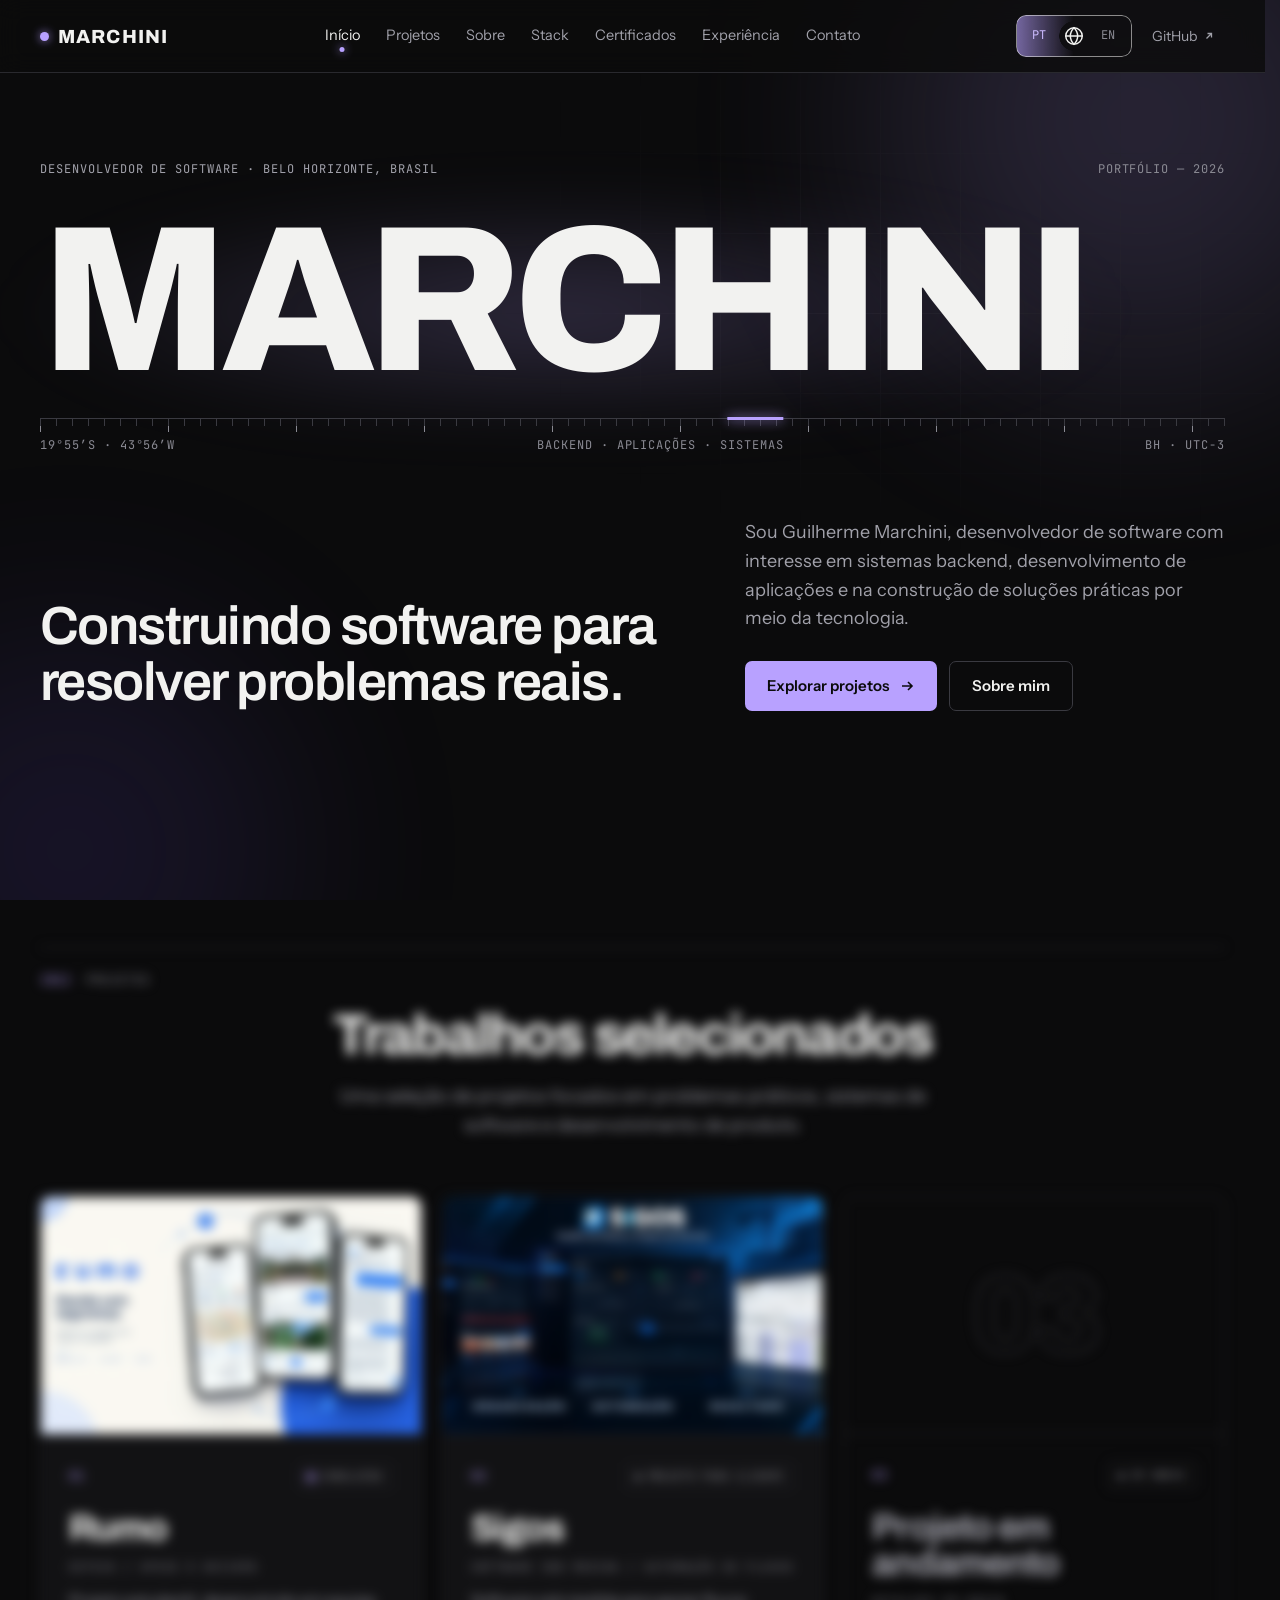
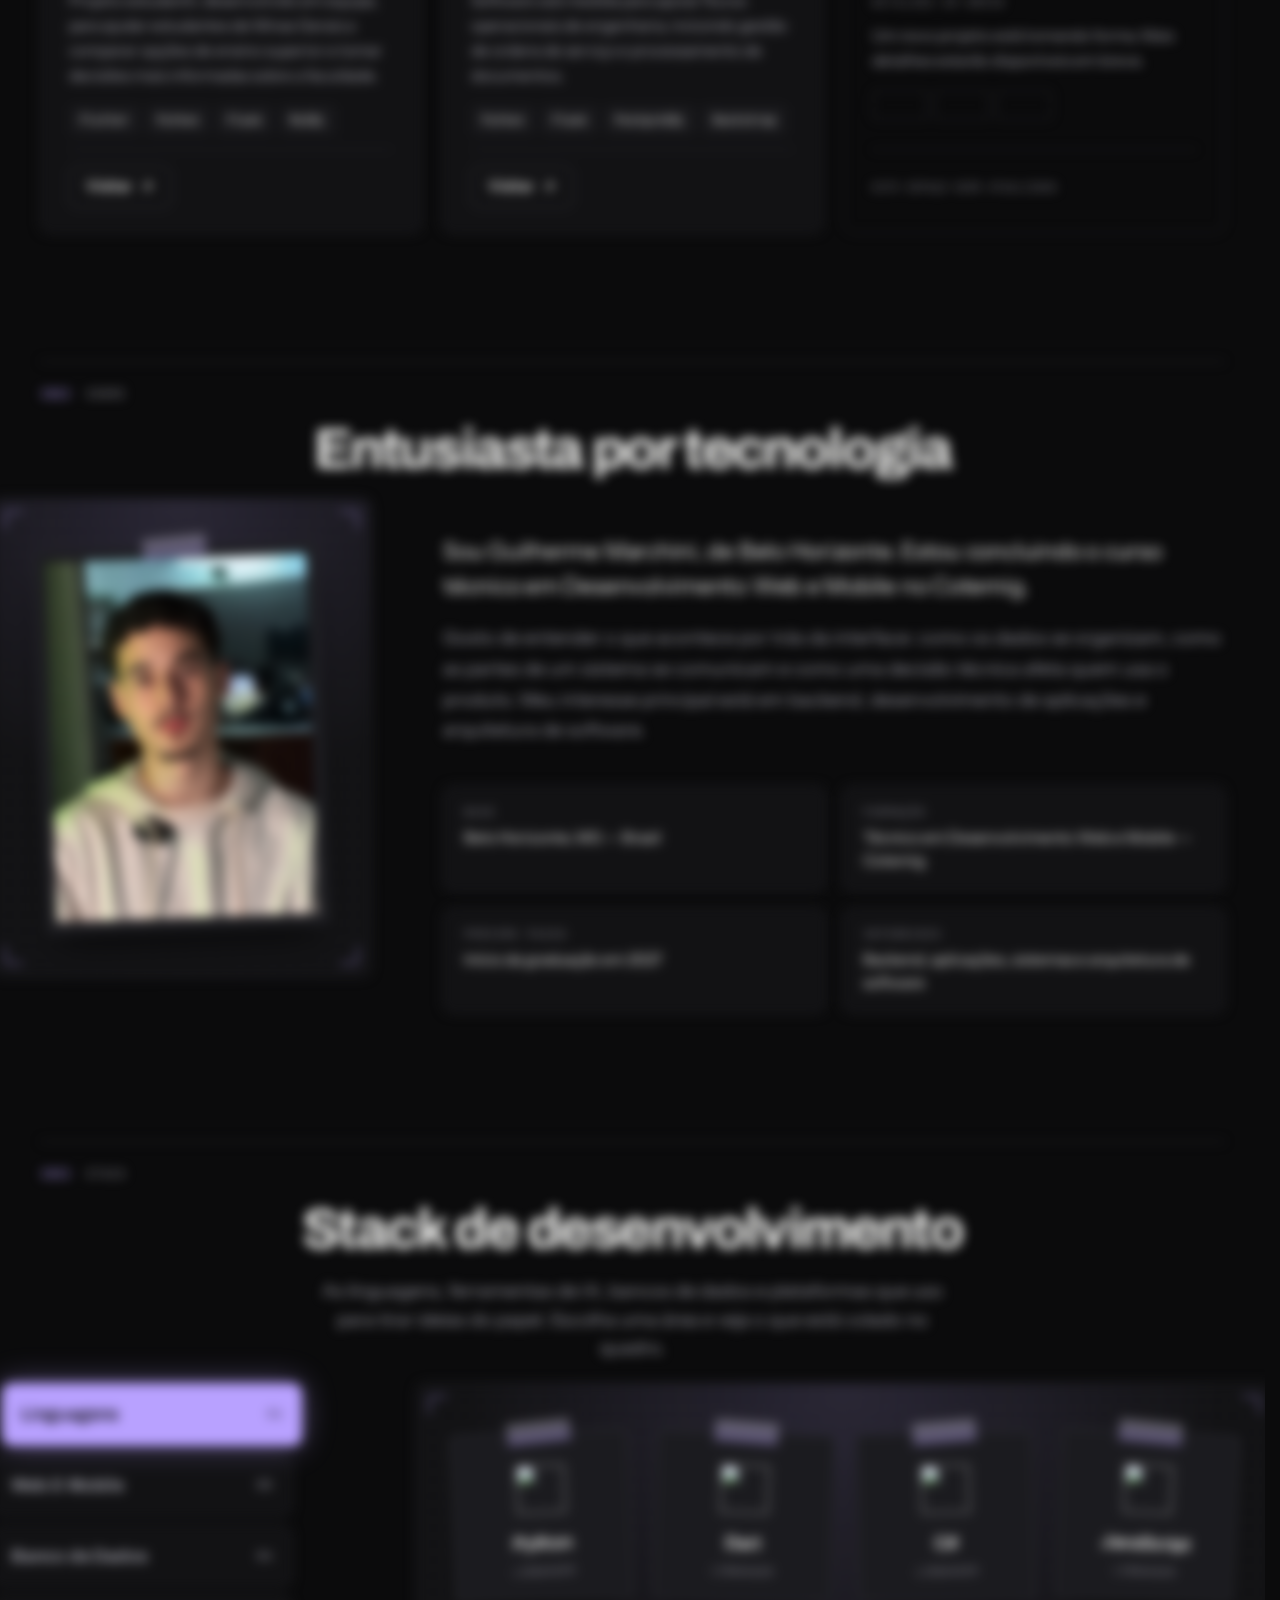
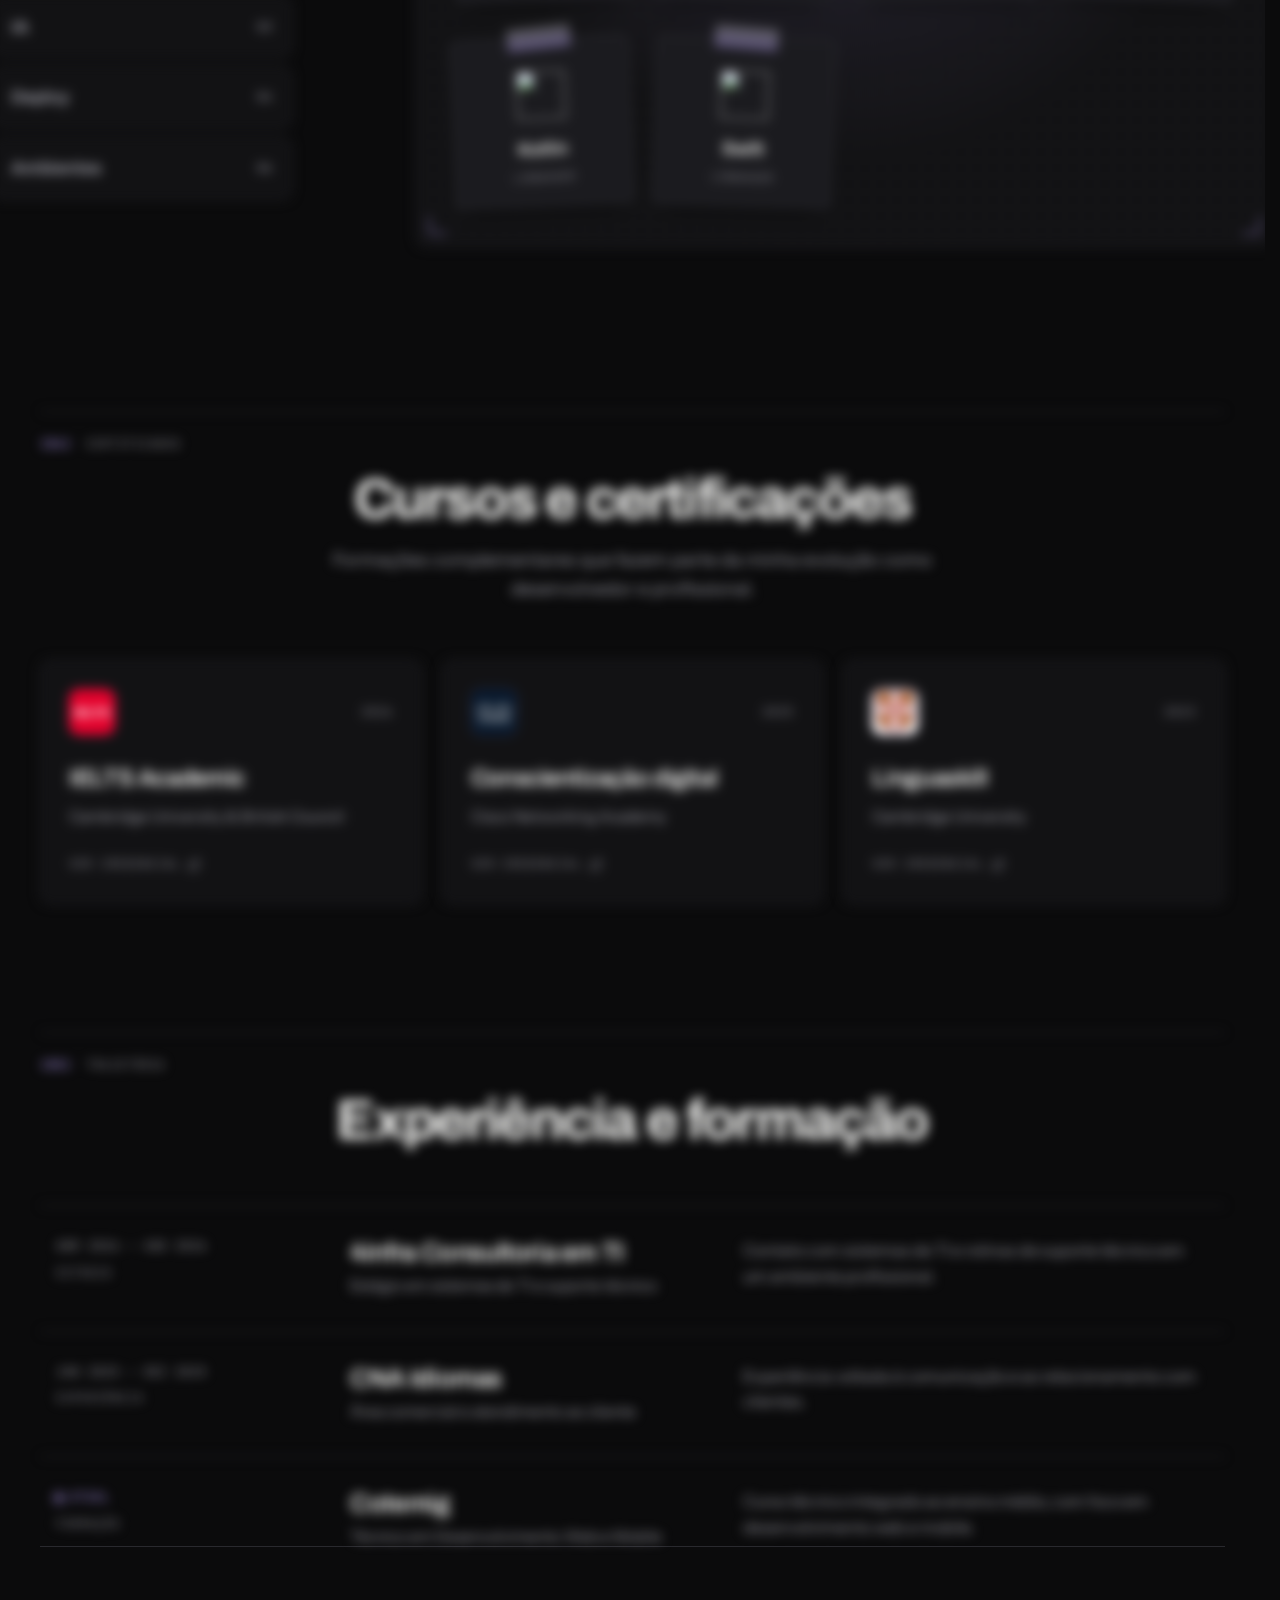
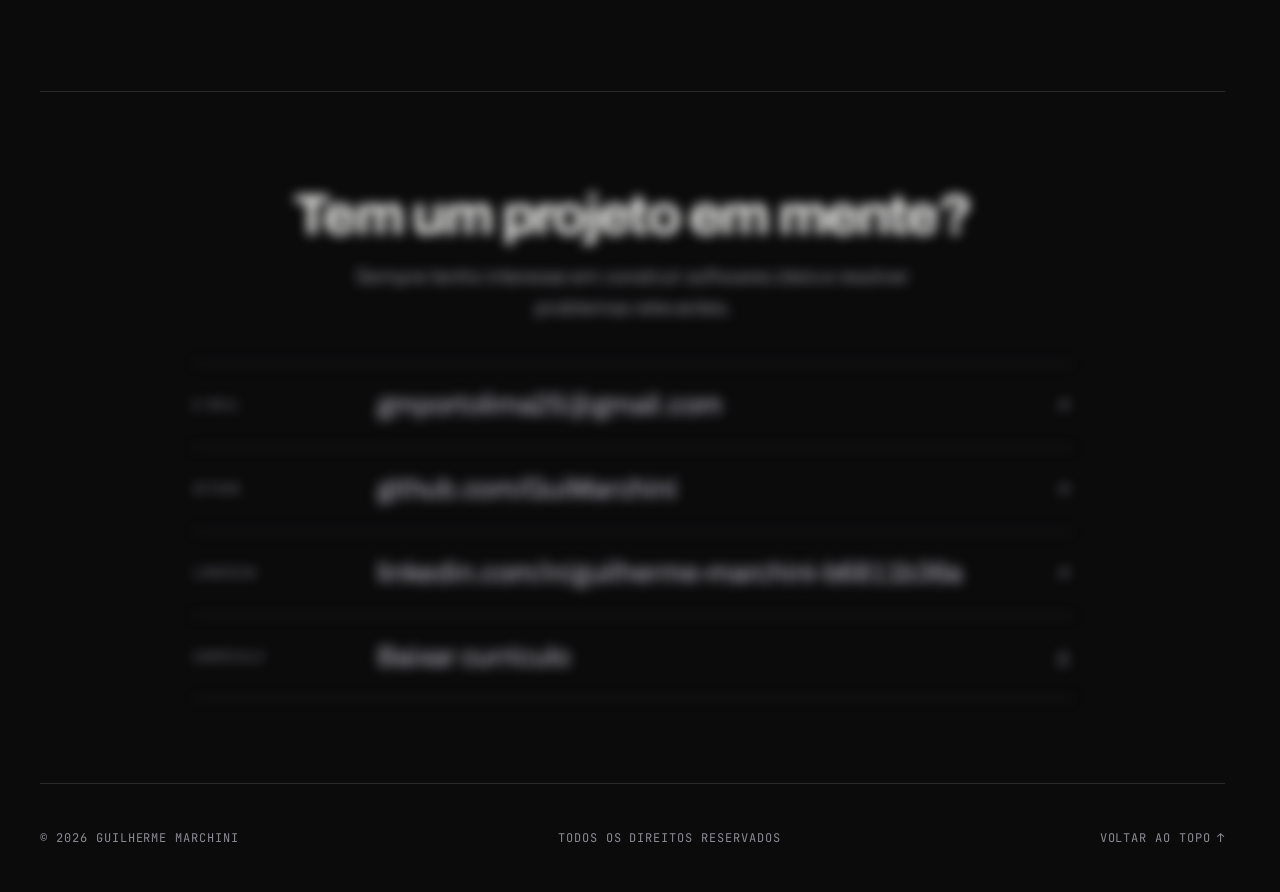
==== commit 8b1230ea: "Profile update" ====
--- a/index.html
+++ b/index.html
@@ -146,7 +146,7 @@
 
         <div class="cards">
           <article class="card glow" data-reveal style="--d:.05" aria-labelledby="p1">
-            <a class="media" href="#" data-cursor="visit">
+            <a class="media" href="https://rumobh.onrender.com/" target="_blank" rel="noopener" data-cursor="visit">
               <img src="assets/img/rumo.webp" data-i18n-alt="rumoBanner" alt="Banner do Rumo: aplicativo mobile com as telas de comparação, recomendações e chat" width="1200" height="750" loading="lazy">
             </a>
             <div class="cb">
@@ -161,7 +161,7 @@
                 <li class="glow">Flutter</li><li class="glow">Python</li><li class="glow">Flask</li><li class="glow">MySQL</li>
               </ul>
               <div class="cf">
-                <a class="btn-visit" href="#">
+                <a class="btn-visit" href="https://rumobh.onrender.com/" target="_blank" rel="noopener">
                   <span data-i18n="visit">Visitar</span>
                   <svg width="14" height="14" viewBox="0 0 14 14" fill="none" aria-hidden="true"><path d="M3.5 10.5l7-7M4.5 3.5h6v6" stroke="currentColor" stroke-width="1.5"/></svg>
                 </a>
@@ -226,7 +226,7 @@
           <figure class="photo" data-reveal="left">
             <div class="photo-card glow tilt">
               <i class="tape" aria-hidden="true"></i>
-              <img src="assets/img/profile.png" alt="Guilherme Marchini" width="631" height="852" loading="lazy">
+              <img src="assets/img/profile.webp" alt="Guilherme Marchini" width="1247" height="1261" loading="lazy">
             </div>
             <i class="corner tl"></i><i class="corner tr"></i><i class="corner bl"></i><i class="corner br"></i>
           </figure>
@@ -562,7 +562,7 @@
           <p class="ct-p" data-reveal style="--d:.16" data-i18n="ctSub">Sempre tenho interesse em construir softwares úteis e resolver problemas relevantes.</p>
           <div class="sh-n" aria-hidden="true"></div>
           <ul class="links">
-            <li data-reveal style="--d:.1"><a href="mailto:gmportolima25@gmail.com" data-cursor="visit"><span class="lk mono">E-mail</span><span class="lv">gmportolima25@gmail.com</span><svg width="20" height="20" viewBox="0 0 20 20" fill="none" aria-hidden="true"><path d="M6 14L14 6M7 6h7v7" stroke="currentColor" stroke-width="1.5"/></svg></a></li>
+            <li data-reveal style="--d:.1"><a href="mailto:gmportolima25@gmail.com?subject=Contato%20pelo%20portf%C3%B3lio" data-cursor="visit"><span class="lk mono">E-mail</span><span class="lv">gmportolima25@gmail.com</span><svg width="20" height="20" viewBox="0 0 20 20" fill="none" aria-hidden="true"><path d="M6 14L14 6M7 6h7v7" stroke="currentColor" stroke-width="1.5"/></svg></a></li>
             <li data-reveal style="--d:.18"><a href="https://github.com/GuiMarchini" target="_blank" rel="noopener" data-cursor="visit"><span class="lk mono">GitHub</span><span class="lv">github.com/GuiMarchini</span><svg width="20" height="20" viewBox="0 0 20 20" fill="none" aria-hidden="true"><path d="M6 14L14 6M7 6h7v7" stroke="currentColor" stroke-width="1.5"/></svg></a></li>
             <li data-reveal style="--d:.26"><a href="https://www.linkedin.com/in/guilherme-marchini-b6811b36a" target="_blank" rel="noopener" data-cursor="visit"><span class="lk mono">LinkedIn</span><span class="lv">linkedin.com/in/guilherme-marchini-b6811b36a</span><svg width="20" height="20" viewBox="0 0 20 20" fill="none" aria-hidden="true"><path d="M6 14L14 6M7 6h7v7" stroke="currentColor" stroke-width="1.5"/></svg></a></li>
             <li data-reveal style="--d:.34"><a href="assets/docs/Guilherme%20Marchini%20Porto%20Lima.pdf" download data-cursor="download"><span class="lk mono" data-i18n="cvKey">Currículo</span><span class="lv" data-i18n="cvVal">Baixar currículo</span><svg width="20" height="20" viewBox="0 0 20 20" fill="none" aria-hidden="true"><path d="M10 3v10M5.5 9L10 13.5 14.5 9M4 17h12" stroke="currentColor" stroke-width="1.5"/></svg></a></li>
--- a/style.css
+++ b/style.css
@@ -1124,6 +1124,7 @@
   height: 100%;
   border-radius: 2px;
   object-fit: cover;
+  object-position: 50% 30%;
 }
 
 .corner {
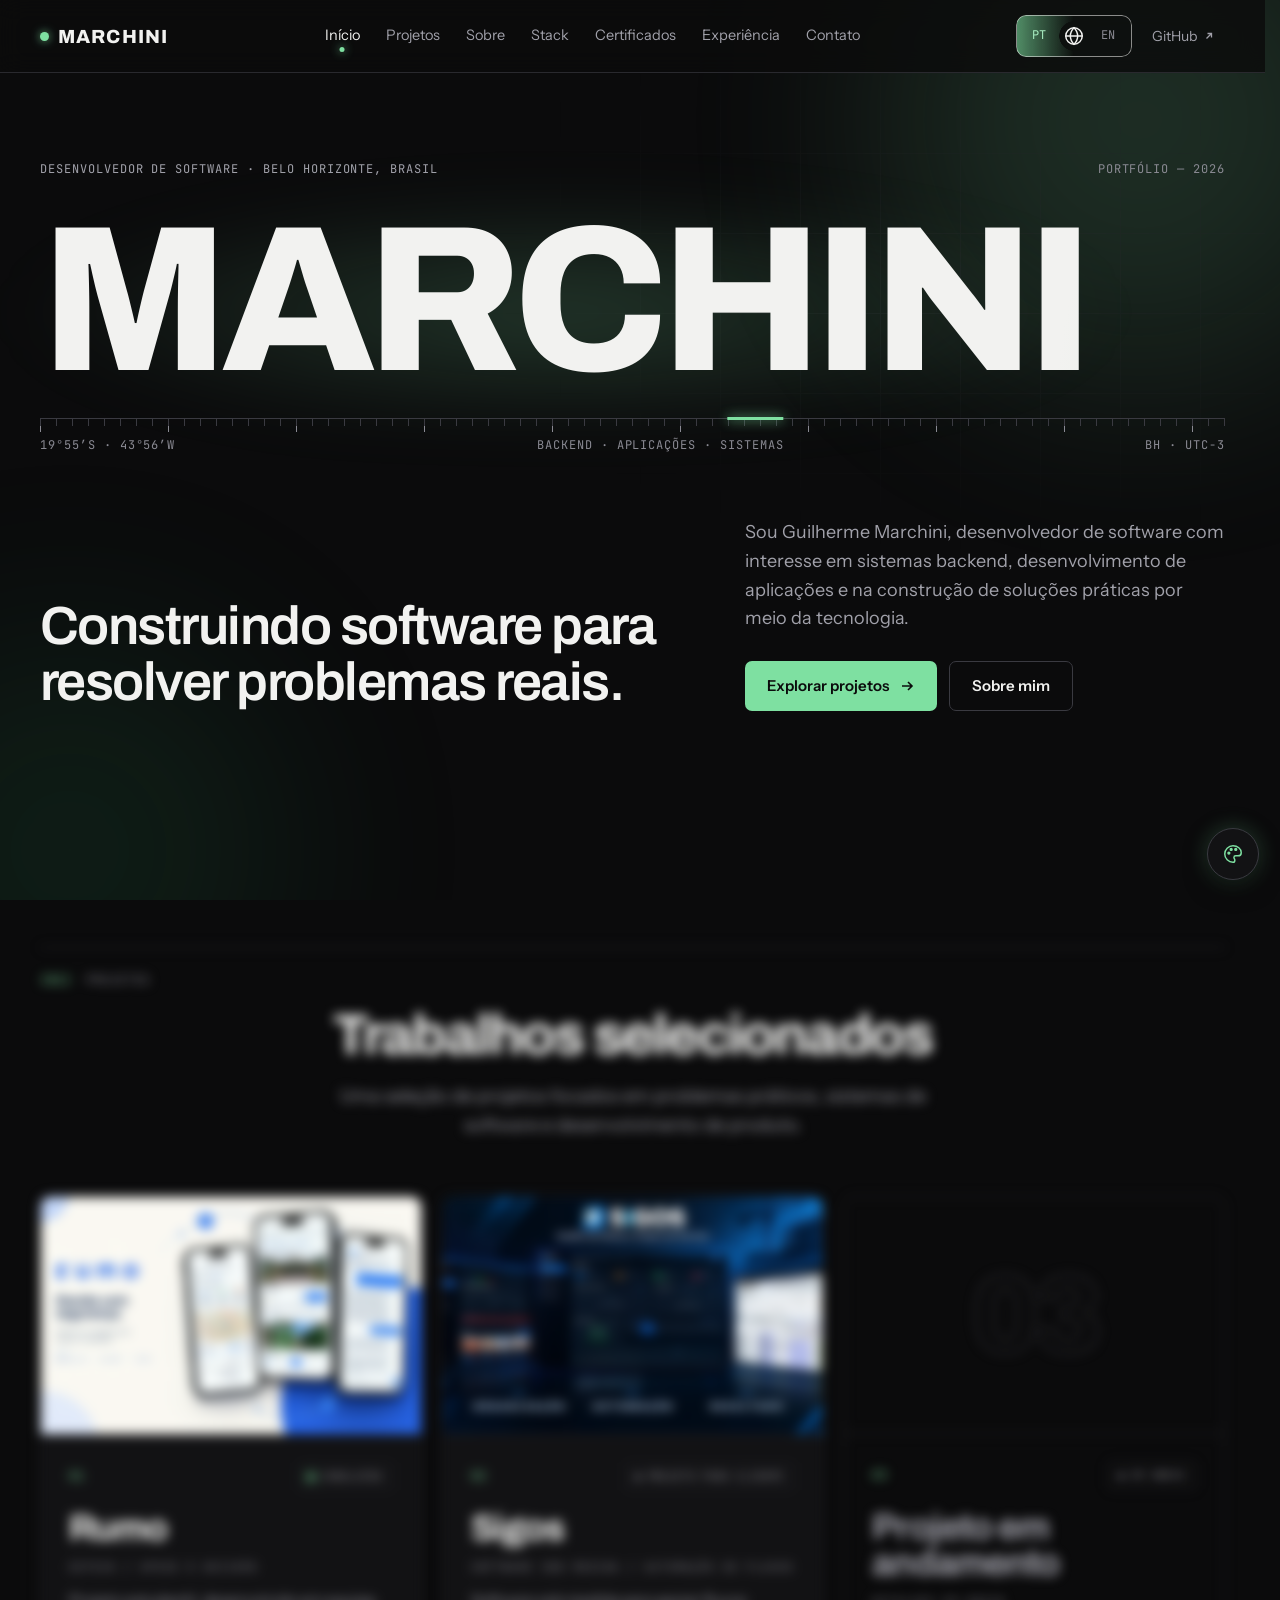
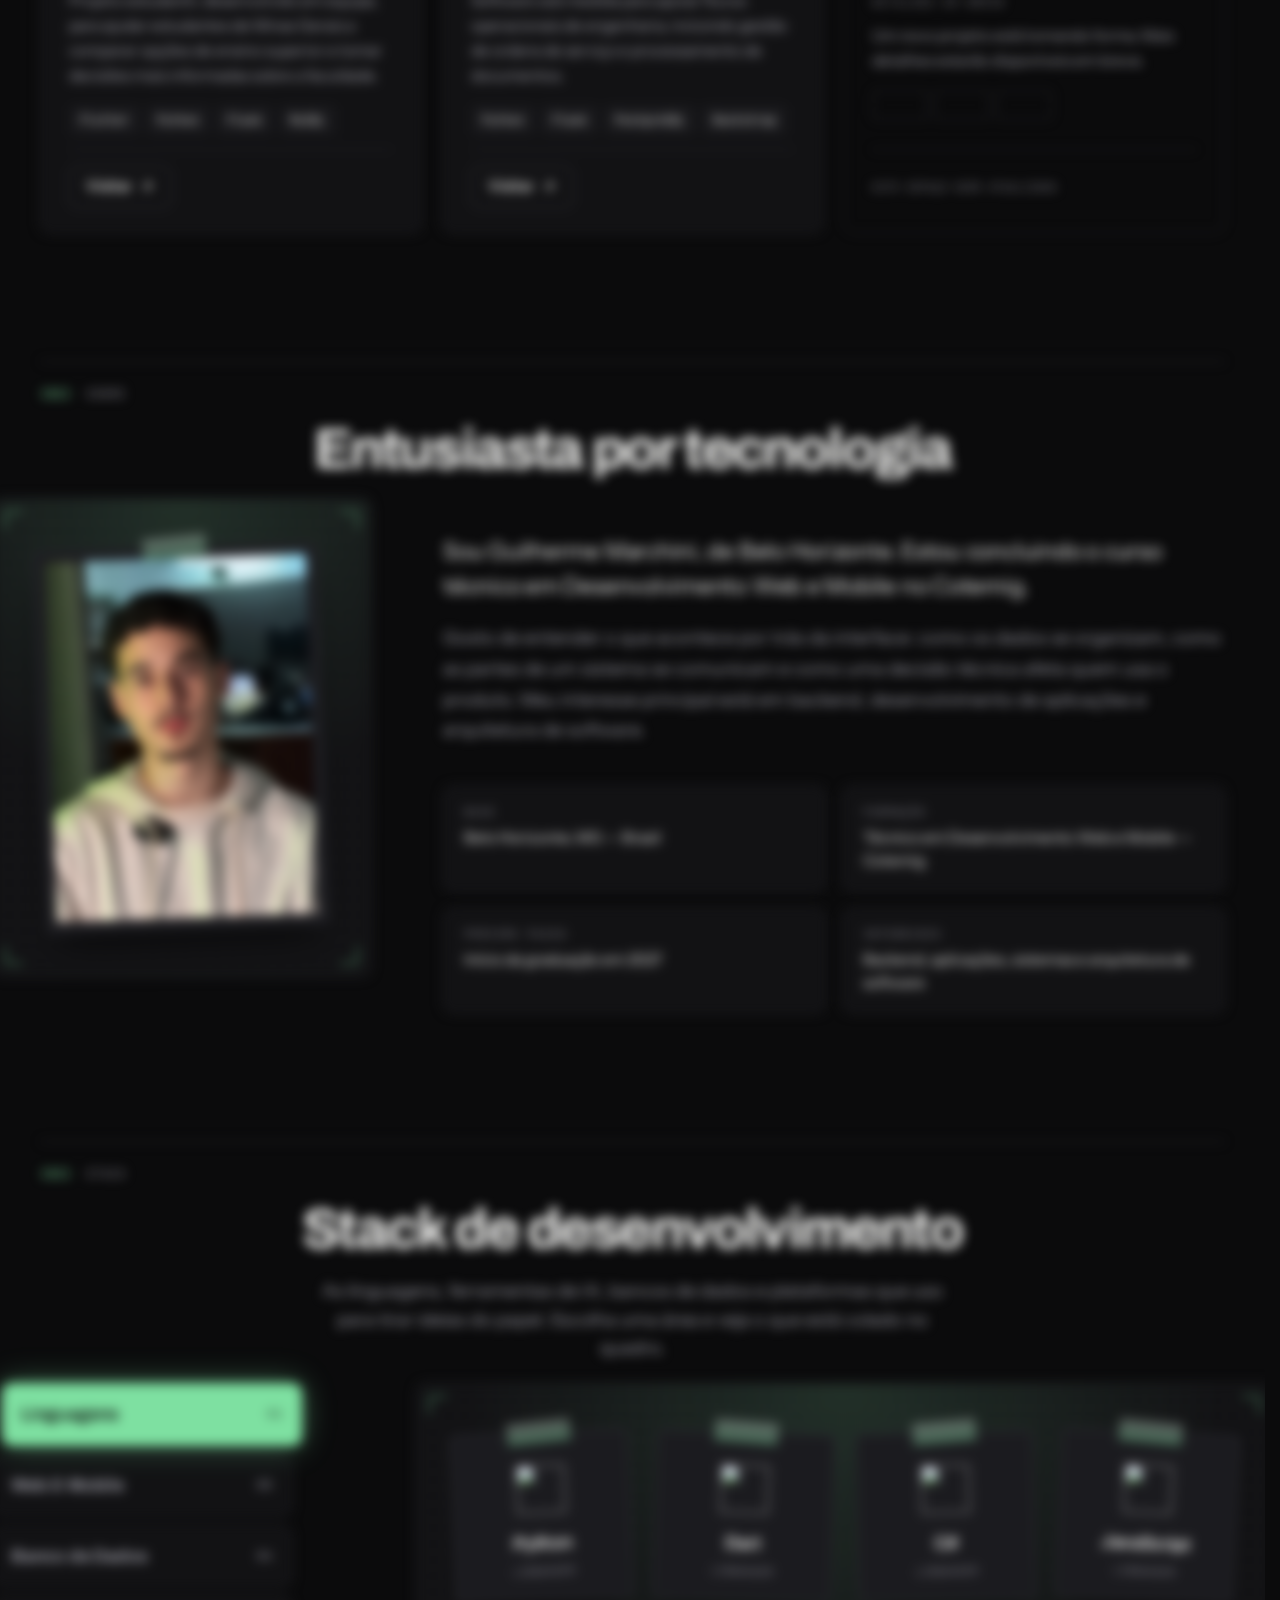
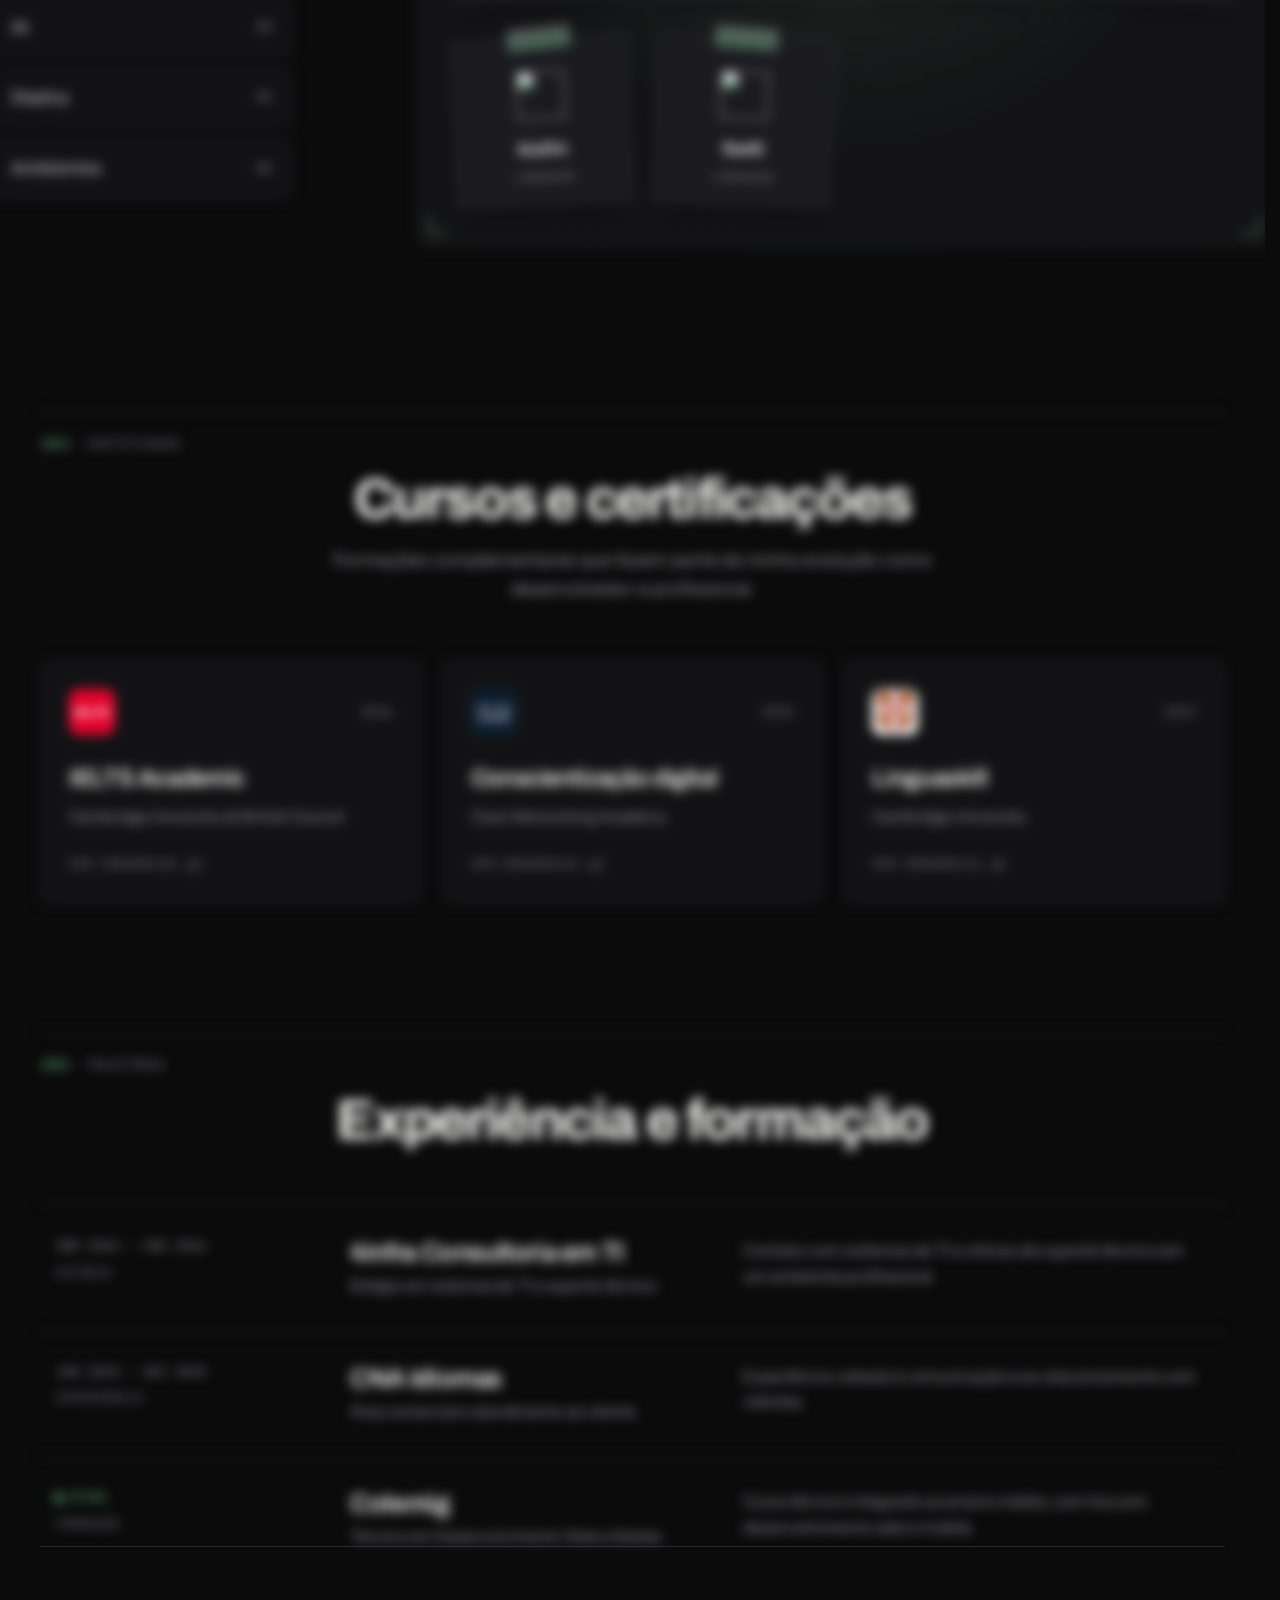
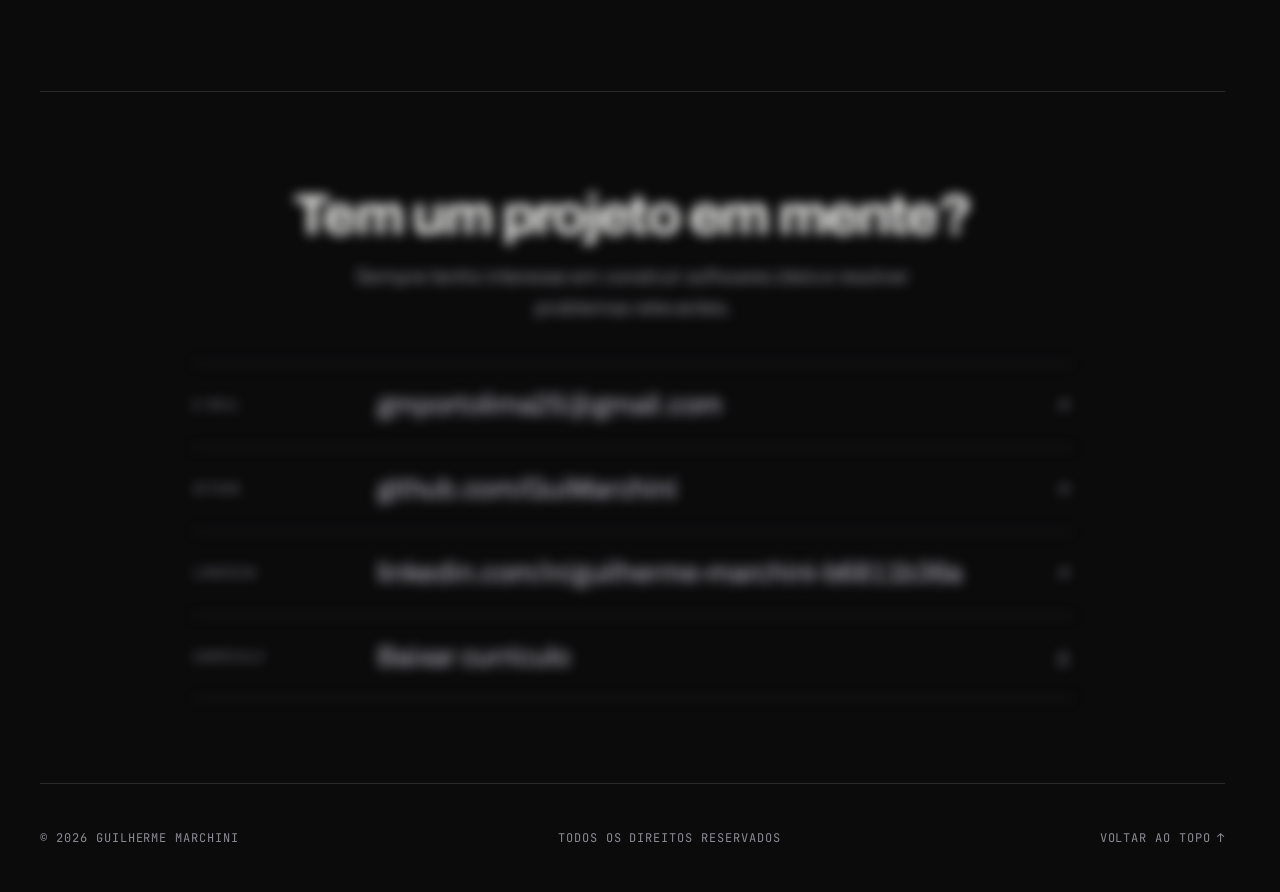
==== commit cbfeca65: "Color selection and link update" ====
--- a/index.html
+++ b/index.html
@@ -7,6 +7,7 @@
   <title>MARCHINI - Portfólio</title>
   <meta name="description" content="Portfólio de Guilherme Marchini, desenvolvedor de software em Belo Horizonte.">
   <meta name="theme-color" content="#0B0B0C">
+  <script>try { var accent = localStorage.getItem("accent"); if (accent) document.documentElement.dataset.accent = accent; } catch (error) {}</script>
 
   <link rel="icon" type="image/svg+xml" href="assets/favicon/favicon.svg">
   <link rel="icon" sizes="any" href="assets/favicon/favicon.ico">
@@ -170,7 +171,7 @@
           </article>
 
           <article class="card glow" data-reveal style="--d:.15" aria-labelledby="p2">
-            <a class="media" href="#" data-cursor="visit">
+            <a class="media" href="https://sigos-io.onrender.com" target="_blank" rel="noopener" data-cursor="visit">
               <img src="assets/img/sigos.webp" data-i18n-alt="sigosBanner" alt="Banner do Sigos: painel de gestão de obras e ordens de serviço" width="1200" height="750" loading="lazy">
             </a>
             <div class="cb">
@@ -185,7 +186,7 @@
                 <li class="glow">Python</li><li class="glow">Flask</li><li class="glow">PostgreSQL</li><li class="glow">Bootstrap</li>
               </ul>
               <div class="cf">
-                <a class="btn-visit" href="#">
+                <a class="btn-visit" href="https://sigos-io.onrender.com" target="_blank" rel="noopener">
                   <span data-i18n="visit">Visitar</span>
                   <svg width="14" height="14" viewBox="0 0 14 14" fill="none" aria-hidden="true"><path d="M3.5 10.5l7-7M4.5 3.5h6v6" stroke="currentColor" stroke-width="1.5"/></svg>
                 </a>
@@ -439,7 +440,7 @@
                 <p class="cert-org">Cambridge University & British Council</p>
                 <button type="button" class="cert-link mono" aria-expanded="false" data-cert>
                   <span data-i18n="certView">Ver credencial</span>
-                  <svg width="12" height="12" viewBox="0 0 12 12" fill="none" aria-hidden="true"><path d="M7 1h4v4M5 7l6-6M9.5 7.5V11H1V2.500h3.500" stroke="currentColor" stroke-width="1.2"/></svg>
+                  <svg width="12" height="12" viewBox="0 0 12 12" fill="none" aria-hidden="true"><path d="M7 1h4v4M5 7l6-6M9.5 7.5V11H1V2.5h3.5" stroke="currentColor" stroke-width="1.2"/></svg>
                 </button>
               </div>
               <div class="cert-face cert-back" aria-hidden="true"></div>
@@ -470,7 +471,7 @@
                 <p class="cert-org">Cisco Networking Academy</p>
                 <button type="button" class="cert-link mono" aria-expanded="false" data-cert>
                   <span data-i18n="certView">Ver credencial</span>
-                  <svg width="12" height="12" viewBox="0 0 12 12" fill="none" aria-hidden="true"><path d="M7 1h4v4M5 7l6-6M9.5 7.5V11H1V2.500h3.500" stroke="currentColor" stroke-width="1.2"/></svg>
+                  <svg width="12" height="12" viewBox="0 0 12 12" fill="none" aria-hidden="true"><path d="M7 1h4v4M5 7l6-6M9.5 7.5V11H1V2.5h3.5" stroke="currentColor" stroke-width="1.2"/></svg>
                 </button>
               </div>
               <div class="cert-face cert-back" aria-hidden="true"></div>
@@ -501,7 +502,7 @@
                 <p class="cert-org">Cambridge University</p>
                 <button type="button" class="cert-link mono" aria-expanded="false" data-cert>
                   <span data-i18n="certView">Ver credencial</span>
-                  <svg width="12" height="12" viewBox="0 0 12 12" fill="none" aria-hidden="true"><path d="M7 1h4v4M5 7l6-6M9.5 7.5V11H1V2.500h3.500" stroke="currentColor" stroke-width="1.2"/></svg>
+                  <svg width="12" height="12" viewBox="0 0 12 12" fill="none" aria-hidden="true"><path d="M7 1h4v4M5 7l6-6M9.5 7.5V11H1V2.5h3.5" stroke="currentColor" stroke-width="1.2"/></svg>
                 </button>
               </div>
               <div class="cert-face cert-back" aria-hidden="true"></div>
@@ -579,6 +580,17 @@
 
   </main>
 
+  <div class="theme" id="theme">
+    <div class="theme-menu" id="themeMenu" role="group" aria-label="Cor do site" data-i18n-label="themeLabel" inert>
+      <button type="button" class="swatch" data-accent="purple" aria-pressed="false" aria-label="Roxo" title="Roxo" data-i18n-label="themePurple" data-i18n-title="themePurple"></button>
+      <button type="button" class="swatch" data-accent="green" aria-pressed="true" aria-label="Verde" title="Verde" data-i18n-label="themeGreen" data-i18n-title="themeGreen"></button>
+      <button type="button" class="swatch" data-accent="salmon" aria-pressed="false" aria-label="Salmão" title="Salmão" data-i18n-label="themeSalmon" data-i18n-title="themeSalmon"></button>
+    </div>
+    <button type="button" class="theme-fab" id="themeBtn" aria-expanded="false" aria-controls="themeMenu" aria-label="Cor do site" data-i18n-label="themeLabel">
+      <svg width="22" height="22" viewBox="0 0 24 24" fill="none" stroke="currentColor" stroke-width="1.6" stroke-linecap="round" stroke-linejoin="round" aria-hidden="true"><path d="M12 3a9 9 0 1 0 0 18c1.4 0 2-1 2-2 0-1.7-1-2-1-3.3 0-1 .8-1.7 2-1.7h2.5A3.5 3.5 0 0 0 21 10.5C21 6.300 17 3 12 3z"/><circle cx="7.5" cy="11" r="1" fill="currentColor"/><circle cx="10" cy="7" r="1" fill="currentColor"/><circle cx="15" cy="7" r="1" fill="currentColor"/></svg>
+    </button>
+  </div>
+
   <div class="cursor-tip" aria-hidden="true"><span data-i18n="visit">Visitar</span>
     <svg class="arrow-diag" width="12" height="12" viewBox="0 0 12 12" fill="none"><path d="M3.5 8.5l5-5M4.5 3.5h4v4" stroke="currentColor" stroke-width="1.4"/></svg>
     <svg class="arrow-down" width="12" height="12" viewBox="0 0 12 12" fill="none"><path d="M6 1.5v8M2.5 6.5L6 10l3.5-3.5" stroke="currentColor" stroke-width="1.4"/></svg>
--- a/style.css
+++ b/style.css
@@ -10,14 +10,29 @@
   --t2: #a1a1aa;
   --t3: #8a8a93;
 
+  --ac: #7ee0a1;
+  --ach: #a9efc3;
+  --ac-rgb: 126, 224, 161;
+  --ac-deep: #2fae6a;
+  --acs: rgba(var(--ac-rgb), 0.1);
+
+  --ease: cubic-bezier(0.2, 0.7, 0.2, 1);
+  --head: "Archivo", sans-serif;
+  --mono-font: "JetBrains Mono", ui-monospace, monospace;
+}
+
+:root[data-accent="purple"] {
   --ac: #b8a1ff;
   --ach: #cdbcff;
   --ac-rgb: 184, 161, 255;
-  --acs: rgba(var(--ac-rgb), 0.1);
-
-  --ease: cubic-bezier(0.2, 0.7, 0.2, 1);
-  --head: "Archivo", sans-serif;
-  --mono-font: "JetBrains Mono", ui-monospace, monospace;
+  --ac-deep: #7d5cff;
+}
+
+:root[data-accent="salmon"] {
+  --ac: #ff9f8f;
+  --ach: #ffbdb1;
+  --ac-rgb: 255, 159, 143;
+  --ac-deep: #e5604d;
 }
 
 *,
@@ -170,7 +185,7 @@
   height: 420px;
   bottom: -160px;
   left: -140px;
-  background: #7d5cff;
+  background: var(--ac-deep);
   opacity: 0.12;
   animation-duration: 28s;
   animation-direction: alternate-reverse;
@@ -1927,6 +1942,118 @@
   outline-offset: 3px;
 }
 
+.theme {
+  position: fixed;
+  right: calc(20px + env(safe-area-inset-right));
+  bottom: calc(20px + env(safe-area-inset-bottom));
+  z-index: 45;
+  display: flex;
+  flex-direction: column;
+  align-items: center;
+  gap: 12px;
+  transition: opacity 0.3s;
+}
+
+html.scroll-locked .theme {
+  opacity: 0;
+  pointer-events: none;
+}
+
+.theme-fab {
+  all: unset;
+  cursor: pointer;
+  box-sizing: border-box;
+  display: grid;
+  place-items: center;
+  width: 52px;
+  height: 52px;
+  border: 1px solid var(--ln2);
+  border-radius: 50%;
+  background: var(--s1);
+  color: var(--ac);
+  box-shadow: 0 8px 30px -8px rgba(0, 0, 0, 0.8), 0 0 22px rgba(var(--ac-rgb), 0.25);
+  transition: transform 0.3s var(--ease), border-color 0.2s, box-shadow 0.3s;
+}
+
+.theme-fab:hover {
+  border-color: var(--ac);
+  box-shadow: 0 8px 30px -8px rgba(0, 0, 0, 0.8), 0 0 30px rgba(var(--ac-rgb), 0.5);
+}
+
+.theme-fab[aria-expanded="true"] {
+  transform: rotate(-25deg);
+  border-color: var(--ac);
+}
+
+.theme-fab:focus-visible,
+.swatch:focus-visible {
+  outline: 2px solid var(--ac);
+  outline-offset: 3px;
+  border-radius: 50%;
+}
+
+.theme-menu {
+  display: flex;
+  flex-direction: column;
+  gap: 10px;
+  padding: 10px;
+  border: 1px solid var(--ln2);
+  border-radius: 999px;
+  background: rgba(18, 18, 20, 0.92);
+  box-shadow: 0 16px 40px -12px rgba(0, 0, 0, 0.8);
+  opacity: 0;
+  translate: 0 12px;
+  scale: 0.9;
+  transform-origin: bottom center;
+  pointer-events: none;
+  transition: opacity 0.25s var(--ease), translate 0.3s var(--ease), scale 0.3s var(--ease);
+}
+
+.theme.open .theme-menu {
+  opacity: 1;
+  translate: 0 0;
+  scale: 1;
+  pointer-events: auto;
+}
+
+.swatch {
+  all: unset;
+  cursor: pointer;
+  box-sizing: border-box;
+  width: 32px;
+  height: 32px;
+  border: 2px solid transparent;
+  border-radius: 50%;
+  background: var(--sw);
+  box-shadow: 0 0 0 0 transparent;
+  transition: transform 0.2s var(--ease), box-shadow 0.2s, border-color 0.2s;
+}
+
+.swatch[data-accent="purple"] { --sw: #b8a1ff; }
+.swatch[data-accent="green"] { --sw: #7ee0a1; }
+.swatch[data-accent="salmon"] { --sw: #ff9f8f; }
+
+.swatch:hover {
+  transform: scale(1.12);
+}
+
+.swatch[aria-pressed="true"] {
+  border-color: var(--tx);
+  box-shadow: 0 0 14px var(--sw);
+}
+
+@media (max-width: 760px) {
+  .theme {
+    right: calc(14px + env(safe-area-inset-right));
+    bottom: calc(14px + env(safe-area-inset-bottom));
+  }
+
+  .theme-fab {
+    width: 48px;
+    height: 48px;
+  }
+}
+
 /* ---------- Experience ---------- */
 
 .xp {
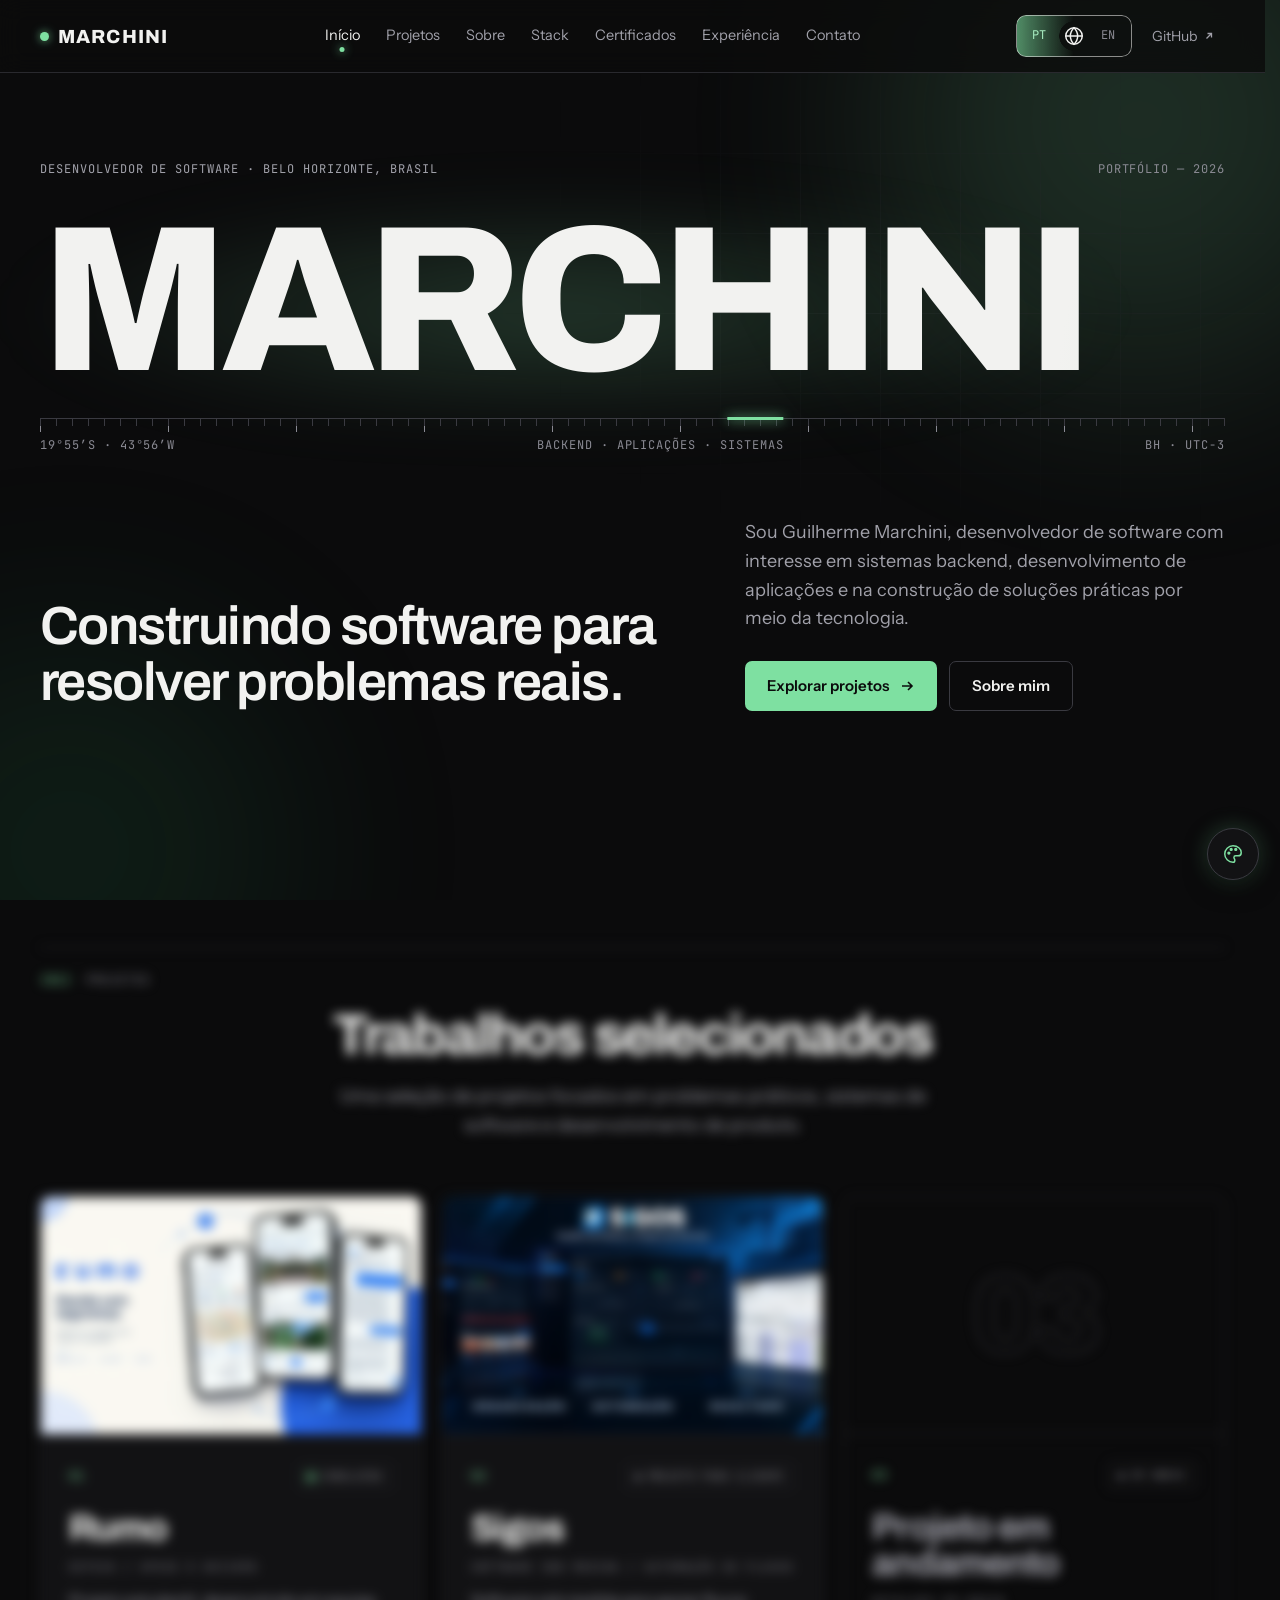
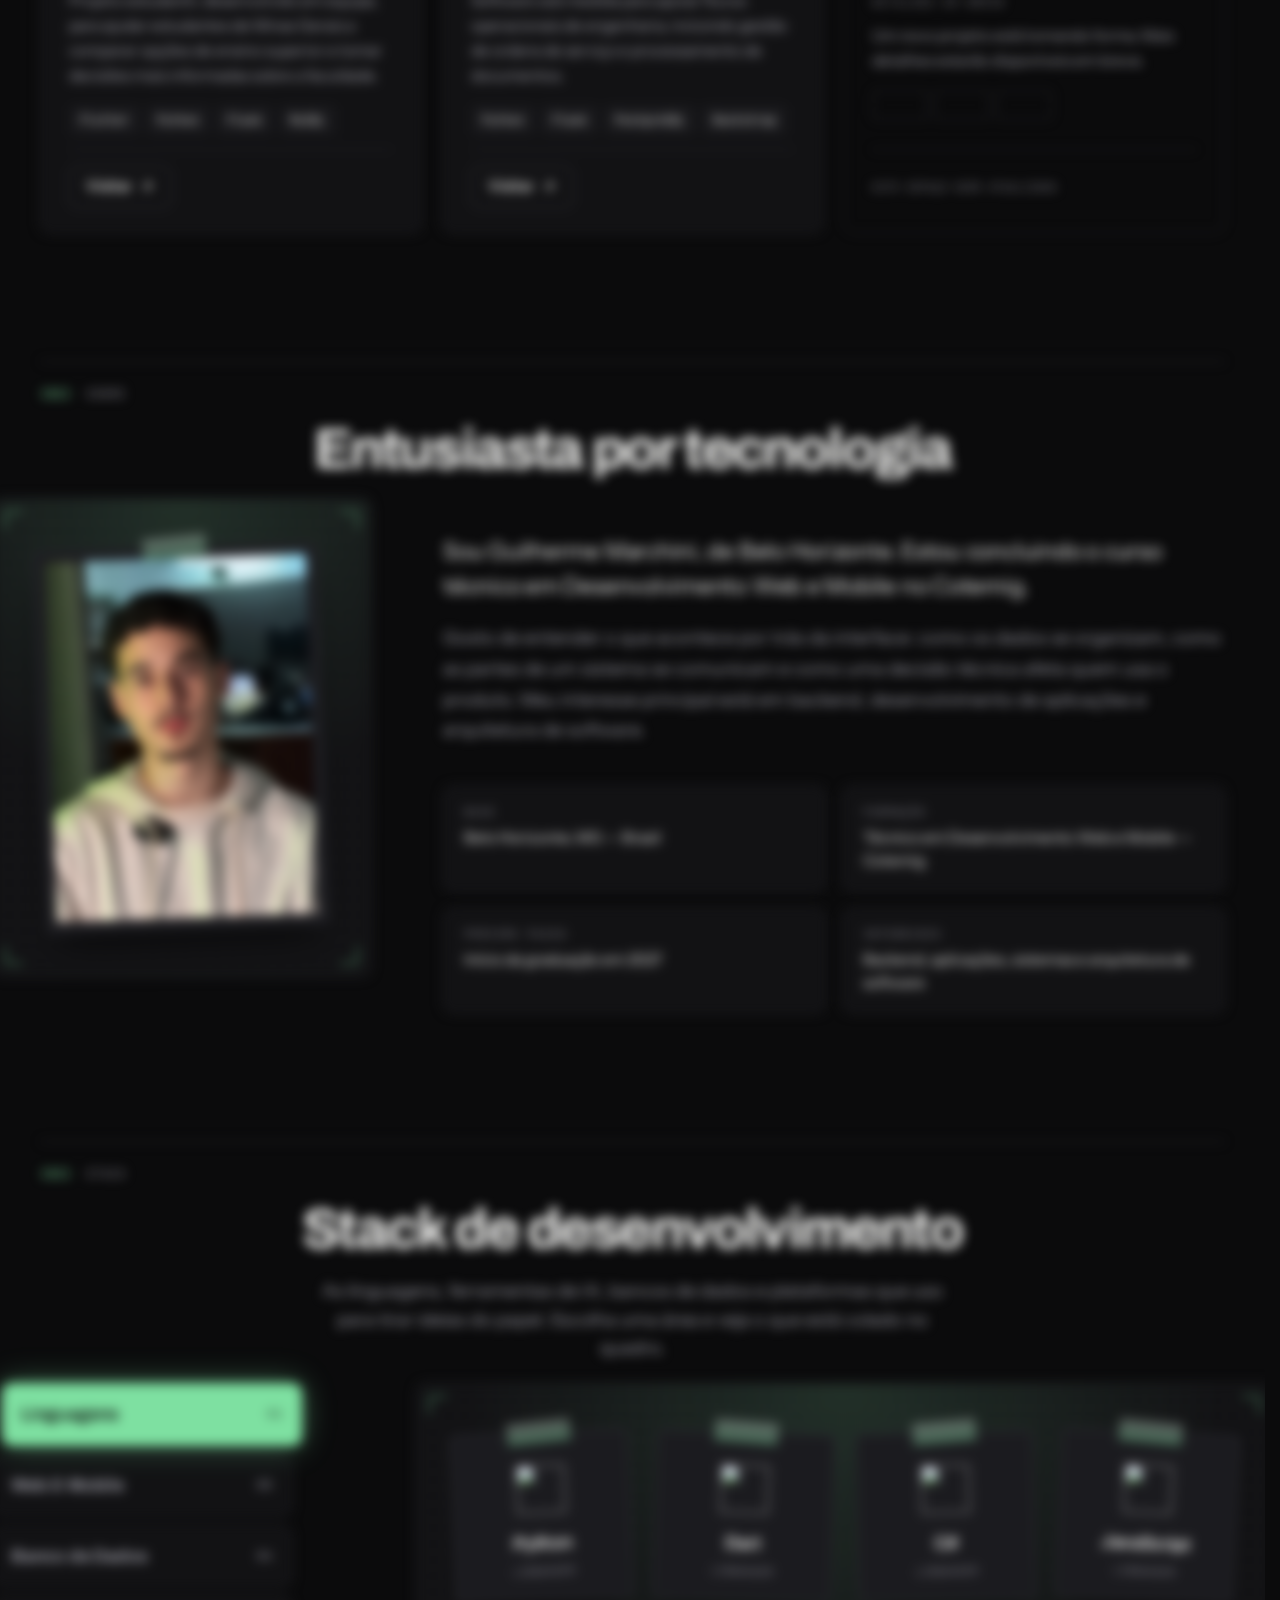
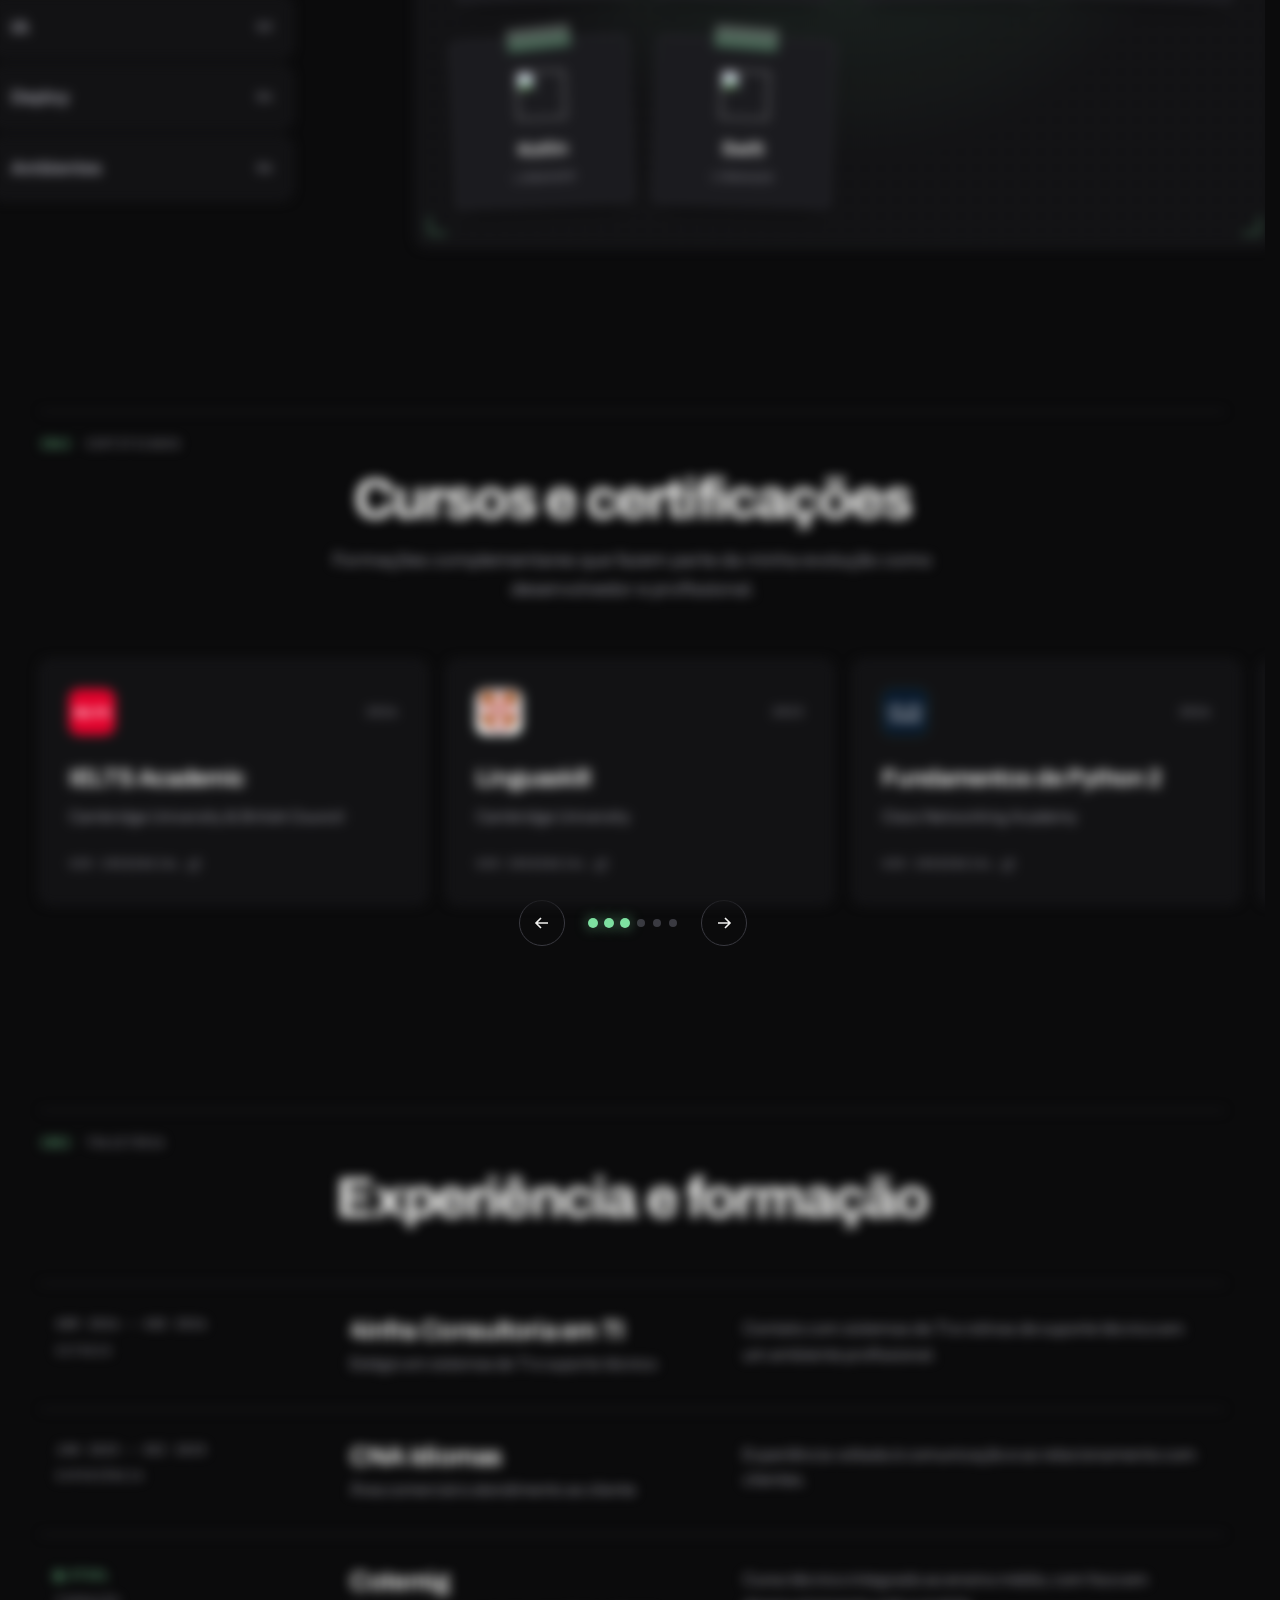
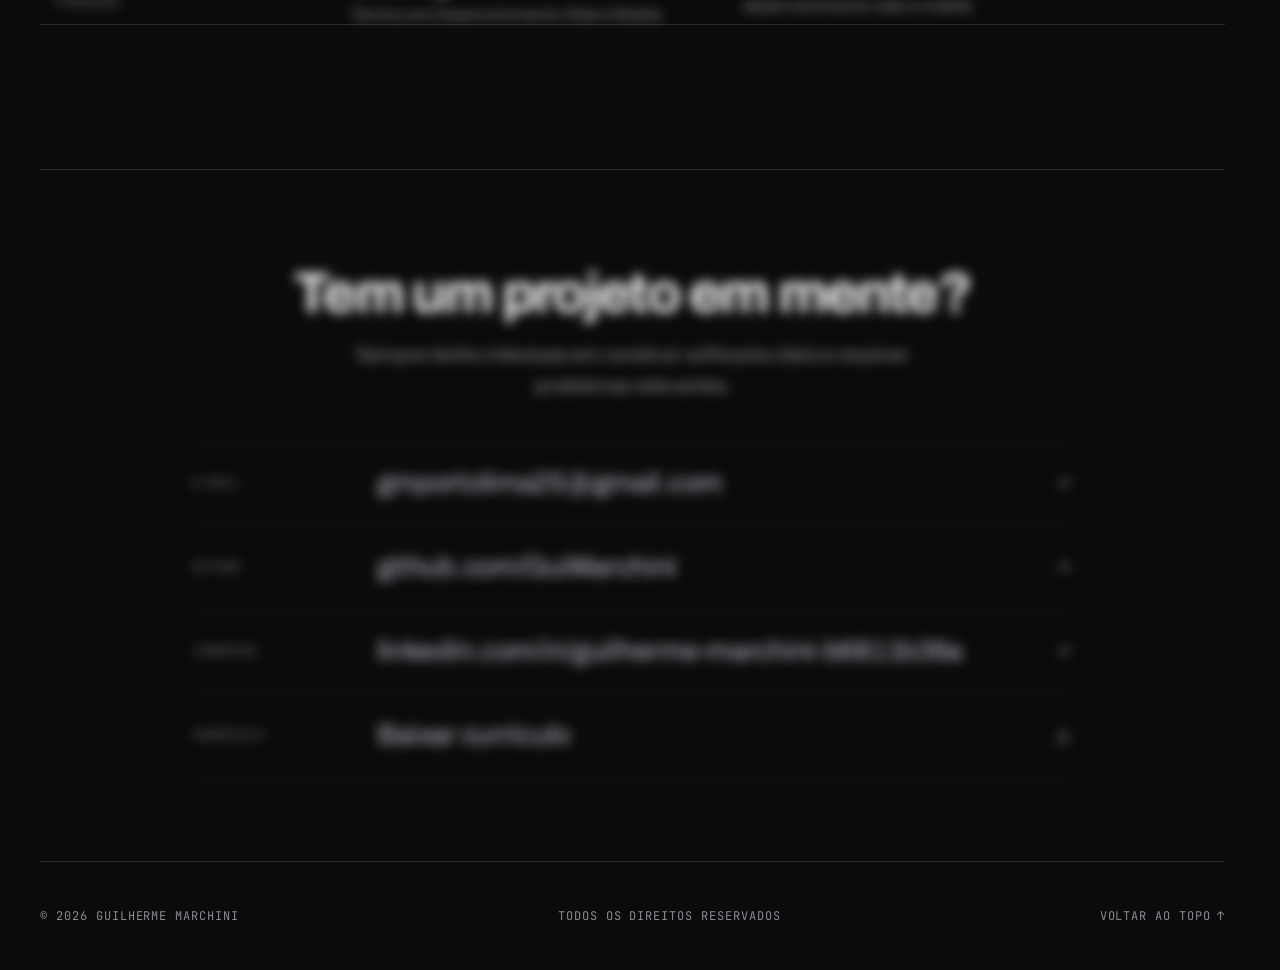
==== commit ec97465c: "Certificate update" ====
--- a/index.html
+++ b/index.html
@@ -428,8 +428,9 @@
           </div>
         </div>
 
-        <div class="certs">
-          <article class="cert tilt" data-reveal style="--d:.05">
+        <div class="certs-carousel" data-reveal role="region" aria-roledescription="carousel" aria-label="Carrossel de certificados" data-i18n-label="certsCarousel">
+          <div class="certs-track" id="certsTrack">
+          <article class="cert tilt">
             <div class="cert-flip">
               <div class="cert-face cert-front glow">
                 <div class="cert-top">
@@ -460,38 +461,7 @@
             </div>
           </article>
 
-          <article class="cert tilt" data-reveal style="--d:.15">
-            <div class="cert-flip">
-              <div class="cert-face cert-front glow">
-                <div class="cert-top">
-                  <span class="cert-logo" aria-hidden="true"><img src="assets/logos/cisco.jpg" alt=""></span>
-                  <span class="cert-year mono">2025</span>
-                </div>
-                <h3>Conscientização digital</h3>
-                <p class="cert-org">Cisco Networking Academy</p>
-                <button type="button" class="cert-link mono" aria-expanded="false" data-cert>
-                  <span data-i18n="certView">Ver credencial</span>
-                  <svg width="12" height="12" viewBox="0 0 12 12" fill="none" aria-hidden="true"><path d="M7 1h4v4M5 7l6-6M9.5 7.5V11H1V2.5h3.5" stroke="currentColor" stroke-width="1.2"/></svg>
-                </button>
-              </div>
-              <div class="cert-face cert-back" aria-hidden="true"></div>
-            </div>
-            <div class="cert-panel" role="group" aria-hidden="true">
-                <i class="corner tl"></i><i class="corner tr"></i><i class="corner bl"></i><i class="corner br"></i>
-                <div class="cert-text">
-                  <span class="cert-kicker mono">Cisco Networking Academy · 2025</span>
-                  <h4 data-i18n="certCiscoTitle">Cisco – Conscientização Digital</h4>
-                  <p data-i18n="certCiscoDesc">Certificado de conhecimentos sobre segurança e conscientização no ambiente digital.</p>
-                  <button type="button" class="cert-close mono" data-i18n="certClose">Clique para fechar</button>
-                </div>
-                <div class="cert-shot">
-                  <i class="tape" aria-hidden="true"></i>
-                  <button type="button" class="cert-zoom" data-zoom data-i18n-label="certZoom" aria-label="Ampliar imagem"><img src="assets/certificates/cisco.png" alt="Certificado Cisco – Conscientização Digital — Cisco Networking Academy" decoding="async"><span class="cert-zoom-ico" aria-hidden="true"><svg width="14" height="14" viewBox="0 0 14 14" fill="none"><path d="M8.5 1.5h4v4M5.5 12.5h-4v-4M12.5 1.5L8 6M1.5 12.5L6 8" stroke="currentColor" stroke-width="1.4"/></svg></span></button>
-                </div>
-            </div>
-          </article>
-
-          <article class="cert tilt" data-reveal style="--d:.25">
+          <article class="cert tilt">
             <div class="cert-flip">
               <div class="cert-face cert-front glow">
                 <div class="cert-top">
@@ -521,6 +491,137 @@
                 </div>
             </div>
           </article>
+
+          <article class="cert tilt">
+            <div class="cert-flip">
+              <div class="cert-face cert-front glow">
+                <div class="cert-top">
+                  <span class="cert-logo" aria-hidden="true"><img src="assets/logos/cisco.jpg" alt=""></span>
+                  <span class="cert-year mono">2026</span>
+                </div>
+                <h3 data-i18n="certPy2Title">Fundamentos de Python 2</h3>
+                <p class="cert-org">Cisco Networking Academy</p>
+                <button type="button" class="cert-link mono" aria-expanded="false" data-cert>
+                  <span data-i18n="certView">Ver credencial</span>
+                  <svg width="12" height="12" viewBox="0 0 12 12" fill="none" aria-hidden="true"><path d="M7 1h4v4M5 7l6-6M9.5 7.5V11H1V2.5h3.5" stroke="currentColor" stroke-width="1.2"/></svg>
+                </button>
+              </div>
+              <div class="cert-face cert-back" aria-hidden="true"></div>
+            </div>
+            <div class="cert-panel" role="group" aria-hidden="true">
+                <i class="corner tl"></i><i class="corner tr"></i><i class="corner bl"></i><i class="corner br"></i>
+                <div class="cert-text">
+                  <span class="cert-kicker mono">Cisco Networking Academy · 2026</span>
+                  <h4 data-i18n="certPy2Title">Fundamentos de Python 2</h4>
+                  <p data-i18n="certPy2Desc">Curso da Cisco Networking Academy, em parceria com o Python Institute, que aprofunda o estudo da linguagem Python.</p>
+                  <button type="button" class="cert-close mono" data-i18n="certClose">Clique para fechar</button>
+                </div>
+                <div class="cert-shot">
+                  <i class="tape" aria-hidden="true"></i>
+                  <button type="button" class="cert-zoom" data-zoom data-i18n-label="certZoom" aria-label="Ampliar imagem"><img src="assets/certificates/python2.png" alt="Certificado Fundamentos de Python 2 — Cisco Networking Academy" decoding="async"><span class="cert-zoom-ico" aria-hidden="true"><svg width="14" height="14" viewBox="0 0 14 14" fill="none"><path d="M8.5 1.5h4v4M5.5 12.5h-4v-4M12.5 1.5L8 6M1.5 12.5L6 8" stroke="currentColor" stroke-width="1.4"/></svg></span></button>
+                </div>
+            </div>
+          </article>
+
+          <article class="cert tilt">
+            <div class="cert-flip">
+              <div class="cert-face cert-front glow">
+                <div class="cert-top">
+                  <span class="cert-logo" aria-hidden="true"><img src="assets/logos/cisco.jpg" alt=""></span>
+                  <span class="cert-year mono">2026</span>
+                </div>
+                <h3 data-i18n="certPy1Title">Fundamentos do Python 1</h3>
+                <p class="cert-org">Cisco Networking Academy</p>
+                <button type="button" class="cert-link mono" aria-expanded="false" data-cert>
+                  <span data-i18n="certView">Ver credencial</span>
+                  <svg width="12" height="12" viewBox="0 0 12 12" fill="none" aria-hidden="true"><path d="M7 1h4v4M5 7l6-6M9.5 7.5V11H1V2.5h3.5" stroke="currentColor" stroke-width="1.2"/></svg>
+                </button>
+              </div>
+              <div class="cert-face cert-back" aria-hidden="true"></div>
+            </div>
+            <div class="cert-panel" role="group" aria-hidden="true">
+                <i class="corner tl"></i><i class="corner tr"></i><i class="corner bl"></i><i class="corner br"></i>
+                <div class="cert-text">
+                  <span class="cert-kicker mono">Cisco Networking Academy · 2026</span>
+                  <h4 data-i18n="certPy1Title">Fundamentos do Python 1</h4>
+                  <p data-i18n="certPy1Desc">Curso da Cisco Networking Academy, em parceria com o Python Institute, com os fundamentos da linguagem Python.</p>
+                  <button type="button" class="cert-close mono" data-i18n="certClose">Clique para fechar</button>
+                </div>
+                <div class="cert-shot">
+                  <i class="tape" aria-hidden="true"></i>
+                  <button type="button" class="cert-zoom" data-zoom data-i18n-label="certZoom" aria-label="Ampliar imagem"><img src="assets/certificates/python1.png" alt="Certificado Fundamentos do Python 1 — Cisco Networking Academy" decoding="async"><span class="cert-zoom-ico" aria-hidden="true"><svg width="14" height="14" viewBox="0 0 14 14" fill="none"><path d="M8.5 1.5h4v4M5.5 12.5h-4v-4M12.5 1.5L8 6M1.5 12.5L6 8" stroke="currentColor" stroke-width="1.4"/></svg></span></button>
+                </div>
+            </div>
+          </article>
+
+          <article class="cert tilt">
+            <div class="cert-flip">
+              <div class="cert-face cert-front glow">
+                <div class="cert-top">
+                  <span class="cert-logo" aria-hidden="true"><img src="assets/logos/cisco.jpg" alt=""></span>
+                  <span class="cert-year mono">2025</span>
+                </div>
+                <h3 data-i18n="certCyberTitle">Introdução à Cibersegurança</h3>
+                <p class="cert-org">Cisco Networking Academy</p>
+                <button type="button" class="cert-link mono" aria-expanded="false" data-cert>
+                  <span data-i18n="certView">Ver credencial</span>
+                  <svg width="12" height="12" viewBox="0 0 12 12" fill="none" aria-hidden="true"><path d="M7 1h4v4M5 7l6-6M9.5 7.5V11H1V2.5h3.5" stroke="currentColor" stroke-width="1.2"/></svg>
+                </button>
+              </div>
+              <div class="cert-face cert-back" aria-hidden="true"></div>
+            </div>
+            <div class="cert-panel" role="group" aria-hidden="true">
+                <i class="corner tl"></i><i class="corner tr"></i><i class="corner bl"></i><i class="corner br"></i>
+                <div class="cert-text">
+                  <span class="cert-kicker mono">Cisco Networking Academy · 2025</span>
+                  <h4 data-i18n="certCyberTitle">Introdução à Cibersegurança</h4>
+                  <p data-i18n="certCyberDesc">Curso da Cisco Networking Academy, oferecido pelo Cotemig, com os fundamentos de cibersegurança.</p>
+                  <button type="button" class="cert-close mono" data-i18n="certClose">Clique para fechar</button>
+                </div>
+                <div class="cert-shot">
+                  <i class="tape" aria-hidden="true"></i>
+                  <button type="button" class="cert-zoom" data-zoom data-i18n-label="certZoom" aria-label="Ampliar imagem"><img src="assets/certificates/cyber.png" alt="Certificado Introdução à Cibersegurança — Cisco Networking Academy" decoding="async"><span class="cert-zoom-ico" aria-hidden="true"><svg width="14" height="14" viewBox="0 0 14 14" fill="none"><path d="M8.5 1.5h4v4M5.5 12.5h-4v-4M12.5 1.5L8 6M1.5 12.5L6 8" stroke="currentColor" stroke-width="1.4"/></svg></span></button>
+                </div>
+            </div>
+          </article>
+
+          <article class="cert tilt">
+            <div class="cert-flip">
+              <div class="cert-face cert-front glow">
+                <div class="cert-top">
+                  <span class="cert-logo" aria-hidden="true"><img src="assets/logos/cisco.jpg" alt=""></span>
+                  <span class="cert-year mono">2025</span>
+                </div>
+                <h3 data-i18n="certAiTitle">Introdução à IA moderna</h3>
+                <p class="cert-org">Cisco Networking Academy</p>
+                <button type="button" class="cert-link mono" aria-expanded="false" data-cert>
+                  <span data-i18n="certView">Ver credencial</span>
+                  <svg width="12" height="12" viewBox="0 0 12 12" fill="none" aria-hidden="true"><path d="M7 1h4v4M5 7l6-6M9.5 7.5V11H1V2.5h3.5" stroke="currentColor" stroke-width="1.2"/></svg>
+                </button>
+              </div>
+              <div class="cert-face cert-back" aria-hidden="true"></div>
+            </div>
+            <div class="cert-panel" role="group" aria-hidden="true">
+                <i class="corner tl"></i><i class="corner tr"></i><i class="corner bl"></i><i class="corner br"></i>
+                <div class="cert-text">
+                  <span class="cert-kicker mono">Cisco Networking Academy · 2025</span>
+                  <h4 data-i18n="certAiTitle">Introdução à IA moderna</h4>
+                  <p data-i18n="certAiDesc">Curso da Cisco Networking Academy, oferecido pelo Cotemig, com uma introdução à inteligência artificial moderna.</p>
+                  <button type="button" class="cert-close mono" data-i18n="certClose">Clique para fechar</button>
+                </div>
+                <div class="cert-shot">
+                  <i class="tape" aria-hidden="true"></i>
+                  <button type="button" class="cert-zoom" data-zoom data-i18n-label="certZoom" aria-label="Ampliar imagem"><img src="assets/certificates/modernAI.png" alt="Certificado Introdução à IA moderna — Cisco Networking Academy" decoding="async"><span class="cert-zoom-ico" aria-hidden="true"><svg width="14" height="14" viewBox="0 0 14 14" fill="none"><path d="M8.5 1.5h4v4M5.5 12.5h-4v-4M12.5 1.5L8 6M1.5 12.5L6 8" stroke="currentColor" stroke-width="1.4"/></svg></span></button>
+                </div>
+            </div>
+          </article>
+          </div>
+        </div>
+
+        <div class="certs-nav">
+          <button type="button" class="cnav" id="certPrev" aria-label="Certificado anterior" data-i18n-label="certPrev"><svg width="18" height="18" viewBox="0 0 18 18" fill="none" aria-hidden="true"><path d="M15 9H3M8 4L3 9l5 5" stroke="currentColor" stroke-width="1.6"/></svg></button>
+          <ol class="cdots" aria-hidden="true"><li></li><li></li><li></li><li></li><li></li><li></li></ol>
+          <button type="button" class="cnav" id="certNext" aria-label="Próximo certificado" data-i18n-label="certNext"><svg width="18" height="18" viewBox="0 0 18 18" fill="none" aria-hidden="true"><path d="M3 9h12M10 4l5 5-5 5" stroke="currentColor" stroke-width="1.6"/></svg></button>
         </div>
       </div>
 
--- a/style.css
+++ b/style.css
@@ -1423,15 +1423,107 @@
 
 /* ---------- Certificates ---------- */
 
-.certs {
-  display: grid;
-  grid-template-columns: repeat(3, minmax(0, 1fr));
-  gap: 20px;
+.certs-carousel {
+  --pad: 40px;
+  --gap: 20px;
+  --visible: 3;
+  --content: calc(min(100vw, 1280px) - var(--pad) * 2);
+  --cw: calc((var(--content) - var(--gap) * (var(--visible) - 1)) / var(--visible));
+  position: relative;
+  margin-right: calc((100vw - min(100vw, 1280px)) / -2 - var(--pad));
+  clip-path: inset(-200px 0 -200px -16px);
+  touch-action: pan-y;
+}
+
+.certs-track {
+  display: flex;
+  gap: var(--gap);
+  will-change: transform;
+}
+
+.certs-track.dragging {
+  cursor: grabbing;
+  user-select: none;
 }
 
 .cert {
   position: relative;
+  flex: 0 0 var(--cw);
   perspective: 1400px;
+}
+
+.certs-nav {
+  display: flex;
+  align-items: center;
+  justify-content: center;
+  gap: 24px;
+  margin-top: 32px;
+}
+
+.cnav {
+  all: unset;
+  cursor: pointer;
+  box-sizing: border-box;
+  display: grid;
+  place-items: center;
+  width: 46px;
+  height: 46px;
+  border: 1px solid var(--ln2);
+  border-radius: 50%;
+  color: var(--tx);
+  transition: border-color 0.2s, color 0.2s, box-shadow 0.3s, background 0.2s;
+}
+
+.cnav:hover {
+  border-color: var(--ac);
+  color: var(--ac);
+  box-shadow: 0 0 24px rgba(var(--ac-rgb), 0.3);
+}
+
+.cnav:focus-visible {
+  outline: 2px solid var(--ac);
+  outline-offset: 3px;
+  border-radius: 50%;
+}
+
+.cdots {
+  display: flex;
+  gap: 8px;
+  margin: 0;
+  padding: 0;
+  list-style: none;
+}
+
+.cdots li {
+  width: 8px;
+  height: 8px;
+  border-radius: 50%;
+  background: var(--ln2);
+  transition: background 0.3s, transform 0.3s var(--ease), box-shadow 0.3s;
+}
+
+.cdots li.on {
+  background: var(--ac);
+  box-shadow: 0 0 10px rgba(var(--ac-rgb), 0.6);
+  transform: scale(1.25);
+}
+
+html.scroll-locked .certs-carousel {
+  z-index: 5;
+  clip-path: none;
+}
+
+html.scroll-locked .cert:not(.open) {
+  opacity: 0.08;
+}
+
+html.scroll-locked .certs-nav {
+  opacity: 0;
+  pointer-events: none;
+}
+
+.cert {
+  transition: opacity 0.3s;
 }
 
 .cert[data-reveal].in {
@@ -2428,9 +2520,12 @@
     grid-column: auto;
   }
 
-  .cards,
-  .certs {
+  .cards {
     grid-template-columns: repeat(2, minmax(0, 1fr));
+  }
+
+  .certs-carousel {
+    --visible: 2;
   }
 
   .sh-n,
@@ -2559,10 +2654,15 @@
   }
 
   .cards,
-  .certs,
   .facts {
     grid-template-columns: minmax(0, 1fr);
     gap: 16px;
+  }
+
+  .certs-carousel {
+    --pad: 20px;
+    --gap: 14px;
+    --cw: calc(var(--content) * 0.84);
   }
 
   .cb {
@@ -2671,6 +2771,10 @@
     padding: 0 16px;
   }
 
+  .certs-carousel {
+    --pad: 16px;
+  }
+
   .nav-in {
     gap: 8px;
   }
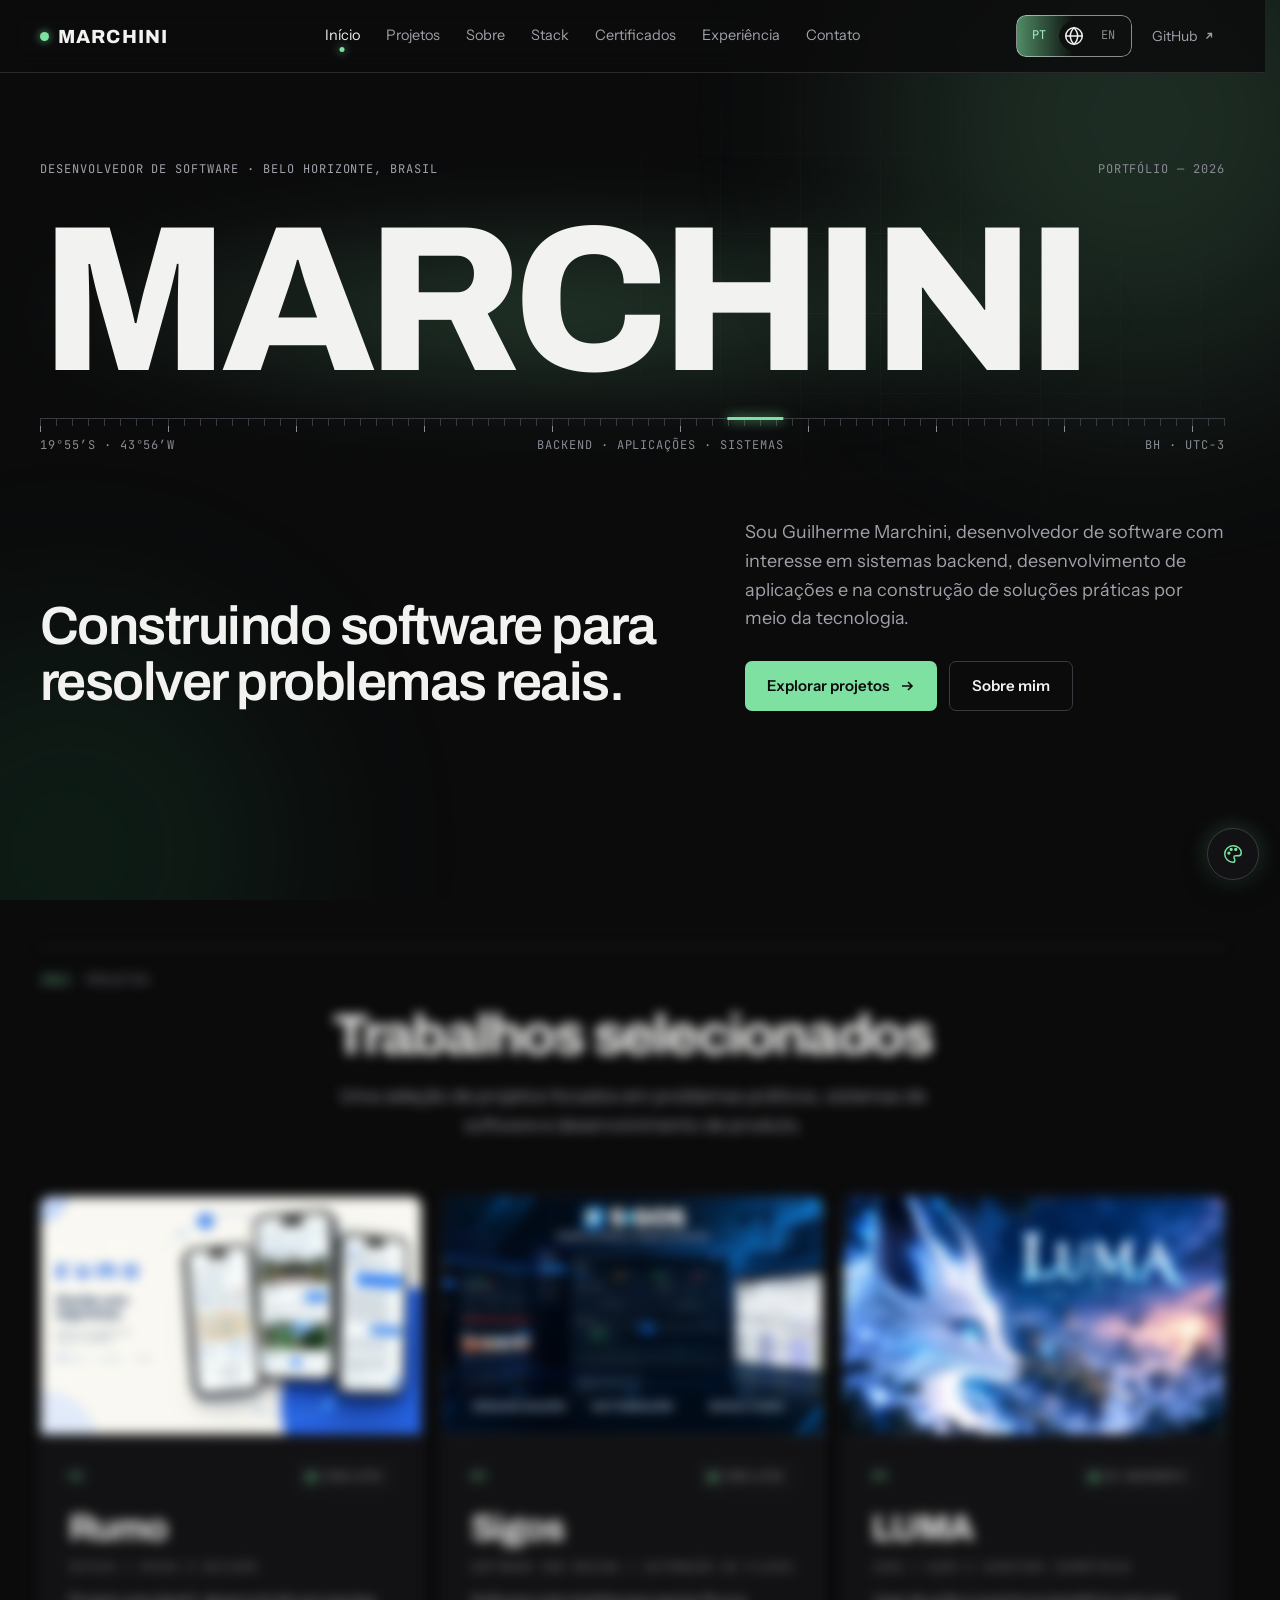
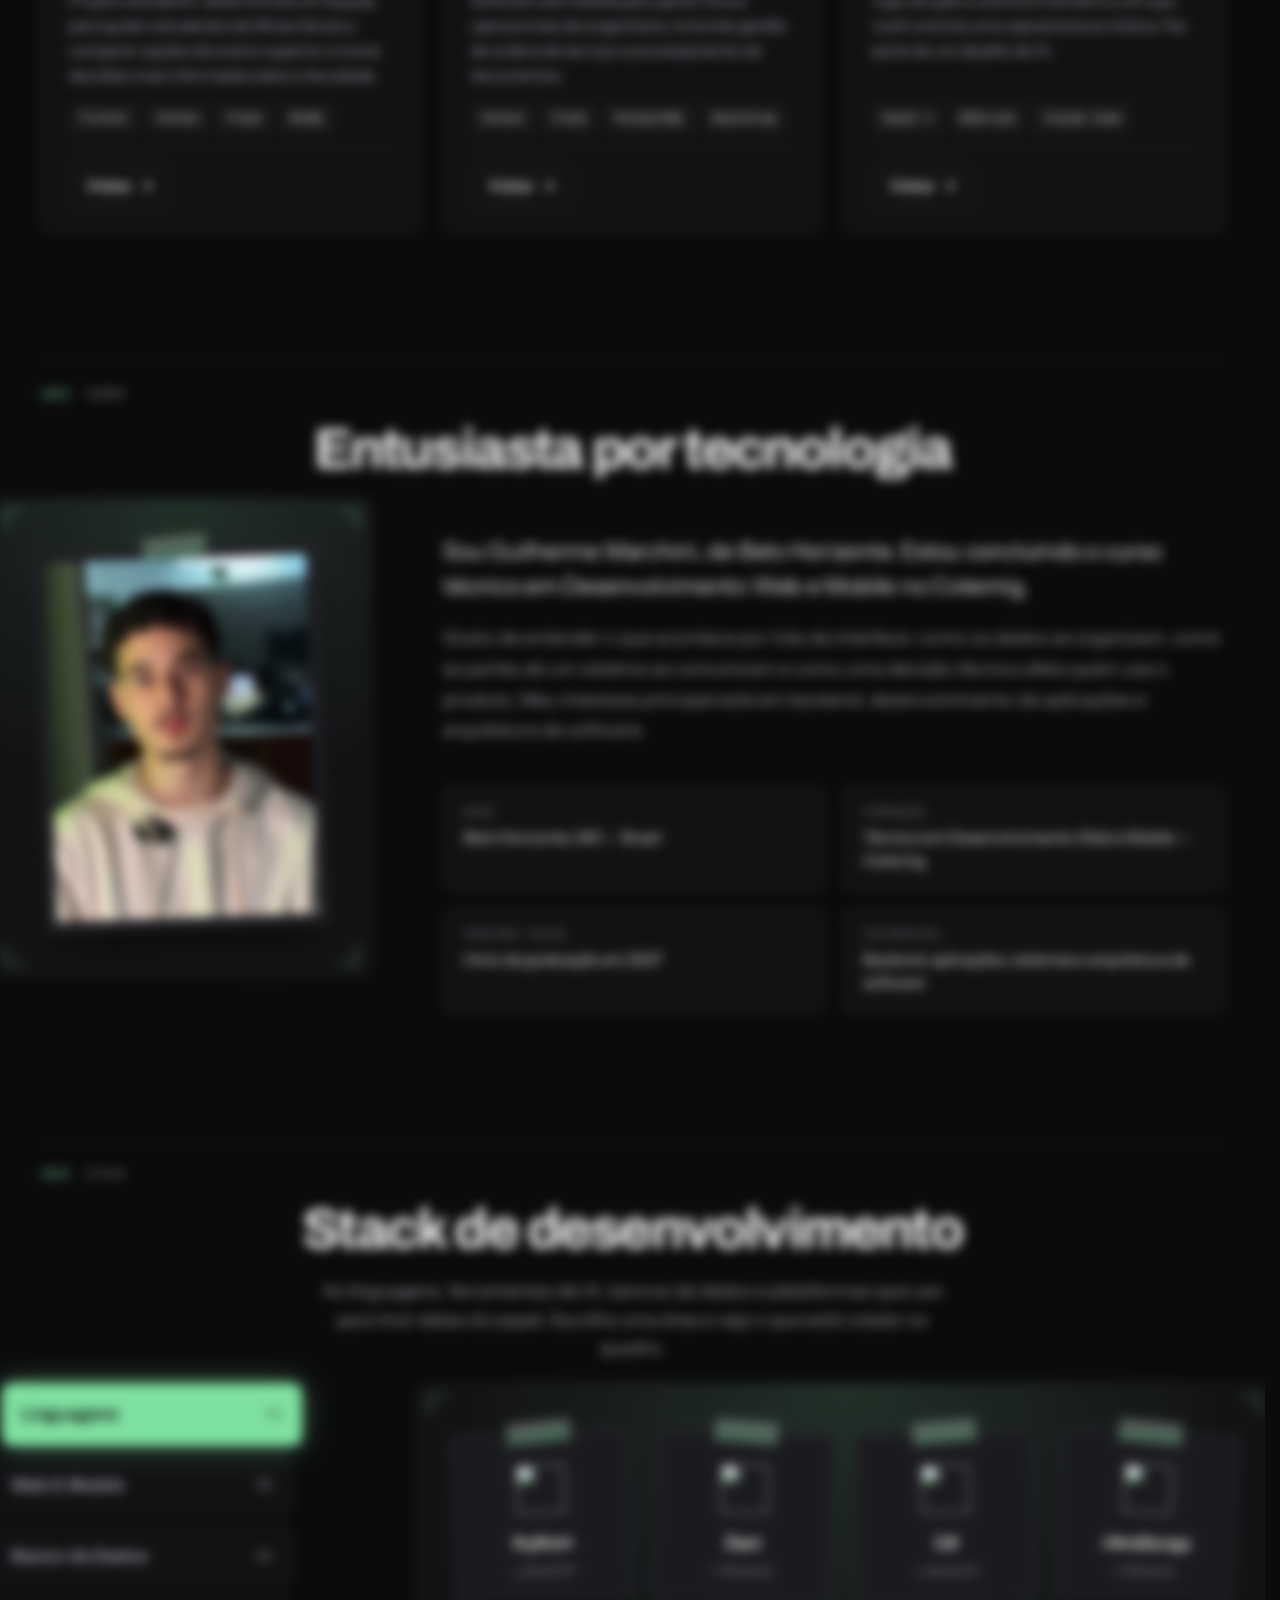
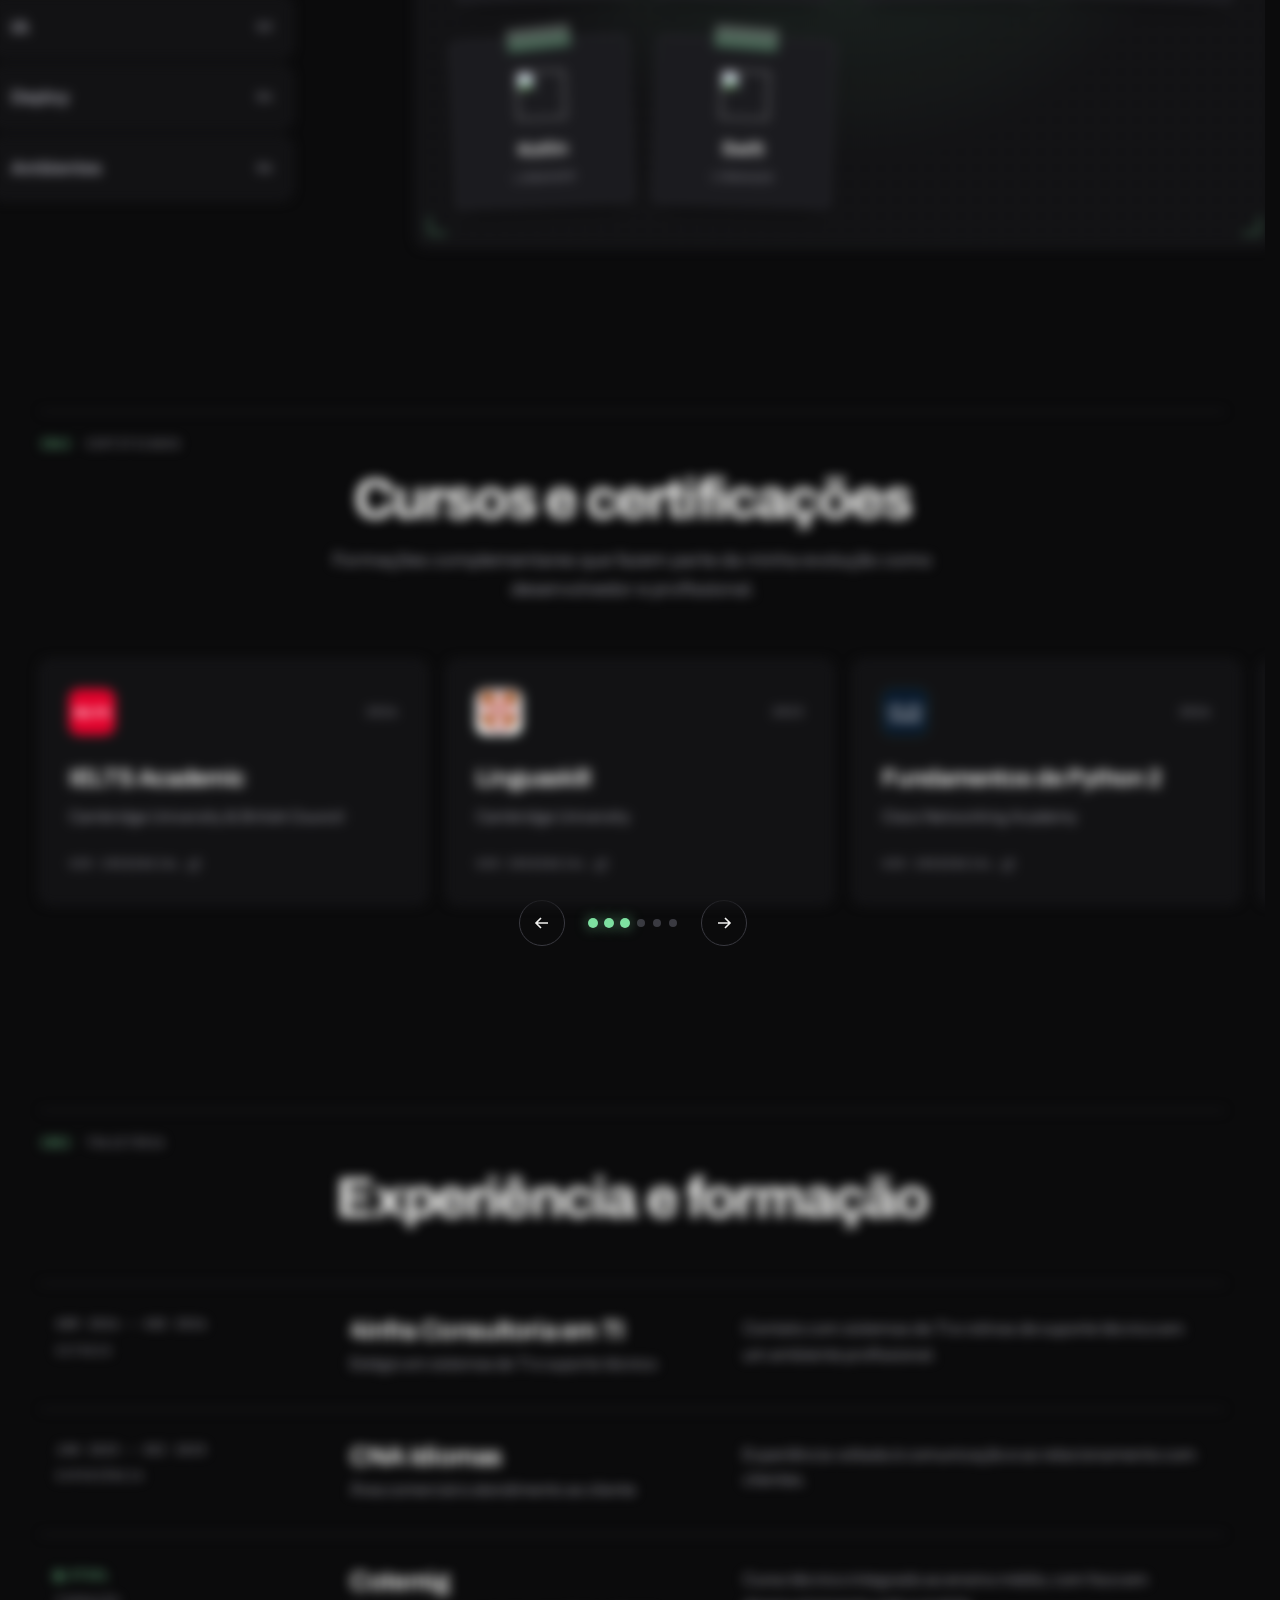
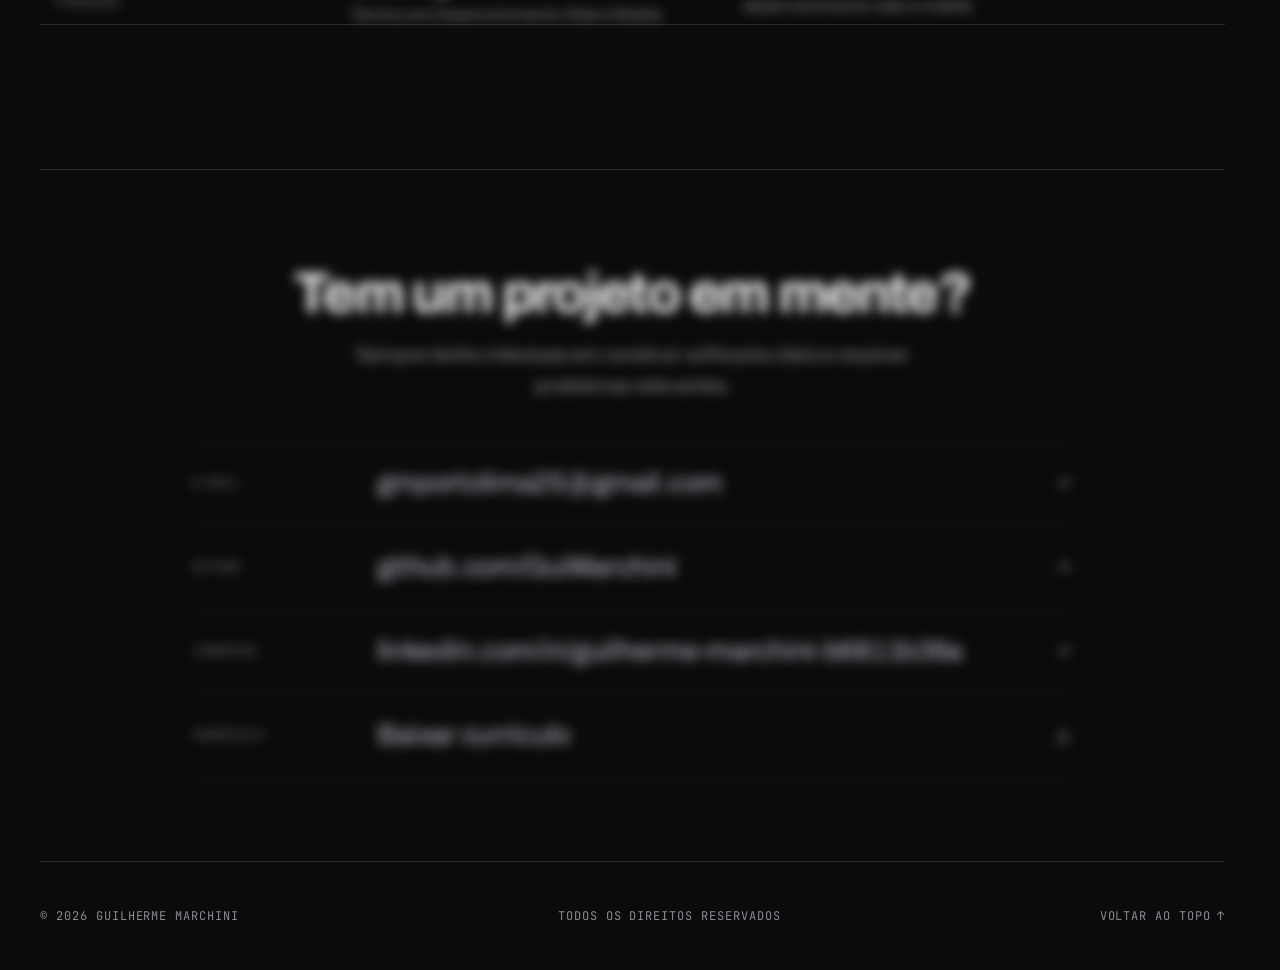
==== commit 13fa7660: "Project addition" ====
--- a/index.html
+++ b/index.html
@@ -177,7 +177,7 @@
             <div class="cb">
               <div class="ct">
                 <span class="cnum mono">02</span>
-                <span class="pill mono"><i class="g" aria-hidden="true"></i><span data-i18n="sigosStatus">Projeto para cliente</span></span>
+                <span class="pill mono"><i class="done" aria-hidden="true"></i><span data-i18n="sigosStatus">Concluído</span></span>
               </div>
               <h3 id="p2">Sigos</h3>
               <span class="cat mono" data-i18n="sigosCat">Software sob medida / Automação de fluxos</span>
@@ -194,21 +194,26 @@
             </div>
           </article>
 
-          <article class="card card-soon glow" data-reveal style="--d:.25" aria-labelledby="p3">
-            <div class="media" aria-hidden="true">
-              <span class="ghostnum">03<span class="caret"></span></span>
-            </div>
+          <article class="card glow" data-reveal style="--d:.25" aria-labelledby="p3">
+            <a class="media" href="https://github.com/GuiMarchini/LUMA" target="_blank" rel="noopener" data-cursor="visit">
+              <img src="assets/img/luma.webp" data-i18n-alt="lumaBanner" alt="Capa de LUMA: The Last Spirit, com uma raposa branca mística diante de ilhas flutuantes" width="1200" height="750" loading="lazy">
+            </a>
             <div class="cb">
               <div class="ct">
                 <span class="cnum mono">03</span>
-                <span class="pill mono"><i class="g" aria-hidden="true"></i><span data-i18n="p3Status">Em breve</span></span>
-              </div>
-              <h3 id="p3" data-i18n="p3Title">Projeto em andamento</h3>
-              <span class="cat mono" data-i18n="p3Cat">Detalhes em breve</span>
-              <p class="cd" data-i18n="p3Desc">Um novo projeto está tomando forma. Mais detalhes estarão disponíveis em breve.</p>
-              <ul class="tags ghost" aria-hidden="true"><li>—</li><li>—</li><li>—</li></ul>
+                <span class="pill mono"><i aria-hidden="true"></i><span data-i18n="p3Status">Em andamento</span></span>
+              </div>
+              <h3 id="p3">LUMA</h3>
+              <span class="cat mono" data-i18n="p3Cat">Jogo / Ação e aventura isométrica</span>
+              <p class="cd" data-i18n="p3Desc">Jogo de ação e aventura isométrico em que você controla uma raposa branca mística. Faz parte de um desafio de IA.</p>
+              <ul class="tags" aria-label="Tecnologias" data-i18n-label="techLabel">
+                <li class="glow">Godot 4</li><li class="glow">GDScript</li><li class="glow">Claude Code</li>
+              </ul>
               <div class="cf">
-                <span class="soon-note mono" data-i18n="p3Foot">Este espaço será atualizado</span>
+                <a class="btn-visit" href="https://github.com/GuiMarchini/LUMA" target="_blank" rel="noopener">
+                  <span data-i18n="visit">Visitar</span>
+                  <svg width="14" height="14" viewBox="0 0 14 14" fill="none" aria-hidden="true"><path d="M3.5 10.5l7-7M4.5 3.5h6v6" stroke="currentColor" stroke-width="1.5"/></svg>
+                </a>
               </div>
             </div>
           </article>
--- a/style.css
+++ b/style.css
@@ -888,40 +888,6 @@
   object-fit: cover;
 }
 
-.ghostnum {
-  display: flex;
-  align-items: flex-end;
-  font-family: var(--head);
-  font-weight: 800;
-  font-size: 110px;
-  line-height: 1;
-  letter-spacing: -0.05em;
-  color: transparent;
-  -webkit-text-stroke: 1px #4a4a52;
-}
-
-.ghostnum .caret {
-  height: 0.55em;
-  margin-bottom: 0.12em;
-}
-
-.card-soon {
-  background: transparent;
-  border-style: dashed;
-  border-color: var(--ln2);
-}
-
-.card-soon .media {
-  background: transparent;
-  background-image: none;
-  border-bottom-style: dashed;
-  border-color: var(--ln2);
-}
-
-.card-soon h3 {
-  color: var(--t2);
-}
-
 .cb {
   display: flex;
   flex-direction: column;
@@ -996,7 +962,7 @@
   display: flex;
   flex-wrap: wrap;
   gap: 6px;
-  margin: 2px 0 0;
+  margin: auto 0 0;
   padding: 0;
   list-style: none;
 }
@@ -1021,27 +987,15 @@
   transform: translateY(-2px);
 }
 
-.tags.ghost li {
-  width: 56px;
-  background: transparent;
-  border: 1px dashed var(--ln2);
-  color: transparent;
-}
-
 .cf {
   display: flex;
   justify-content: flex-start;
   align-items: center;
   gap: 12px;
   flex-wrap: wrap;
-  margin-top: auto;
+  margin-top: 2px;
   padding-top: 16px;
   border-top: 1px solid var(--ln);
-}
-
-.card-soon .cf {
-  border-top-style: dashed;
-  border-color: var(--ln2);
 }
 
 .soon-note {
@@ -2460,11 +2414,6 @@
   to   { opacity: 1; scale: 1 1; }
 }
 
-@keyframes blink {
-  0%, 55%  { opacity: 1; }
-  56%, 100% { opacity: 0; }
-}
-
 @keyframes sweep {
   from { transform: translateX(0); }
   to   { transform: translateX(58%); }
@@ -2662,7 +2611,7 @@
   .certs-carousel {
     --pad: 20px;
     --gap: 14px;
-    --cw: calc(var(--content) * 0.84);
+    --cw: calc(var(--content) * 0.78);
   }
 
   .cb {
@@ -2744,13 +2693,13 @@
 @media (max-width: 760px) {
   .cert-back,
   .cert-panel {
-    left: -2%;
-    right: -2%;
+    left: 0;
+    right: auto;
+    width: min(calc(100vw - 32px), 520px);
   }
 
   .cert-panel {
-    left: calc(-2% + var(--bx, 0px));
-    right: calc(-2% - var(--bx, 0px));
+    left: var(--bx, 0px);
     flex-direction: column;
     align-items: stretch;
     gap: 22px;
@@ -2855,7 +2804,6 @@
     filter: none;
   }
 
-  .caret,
   .tile,
   .cert-text > *,
   .cert-text > .cert-close,
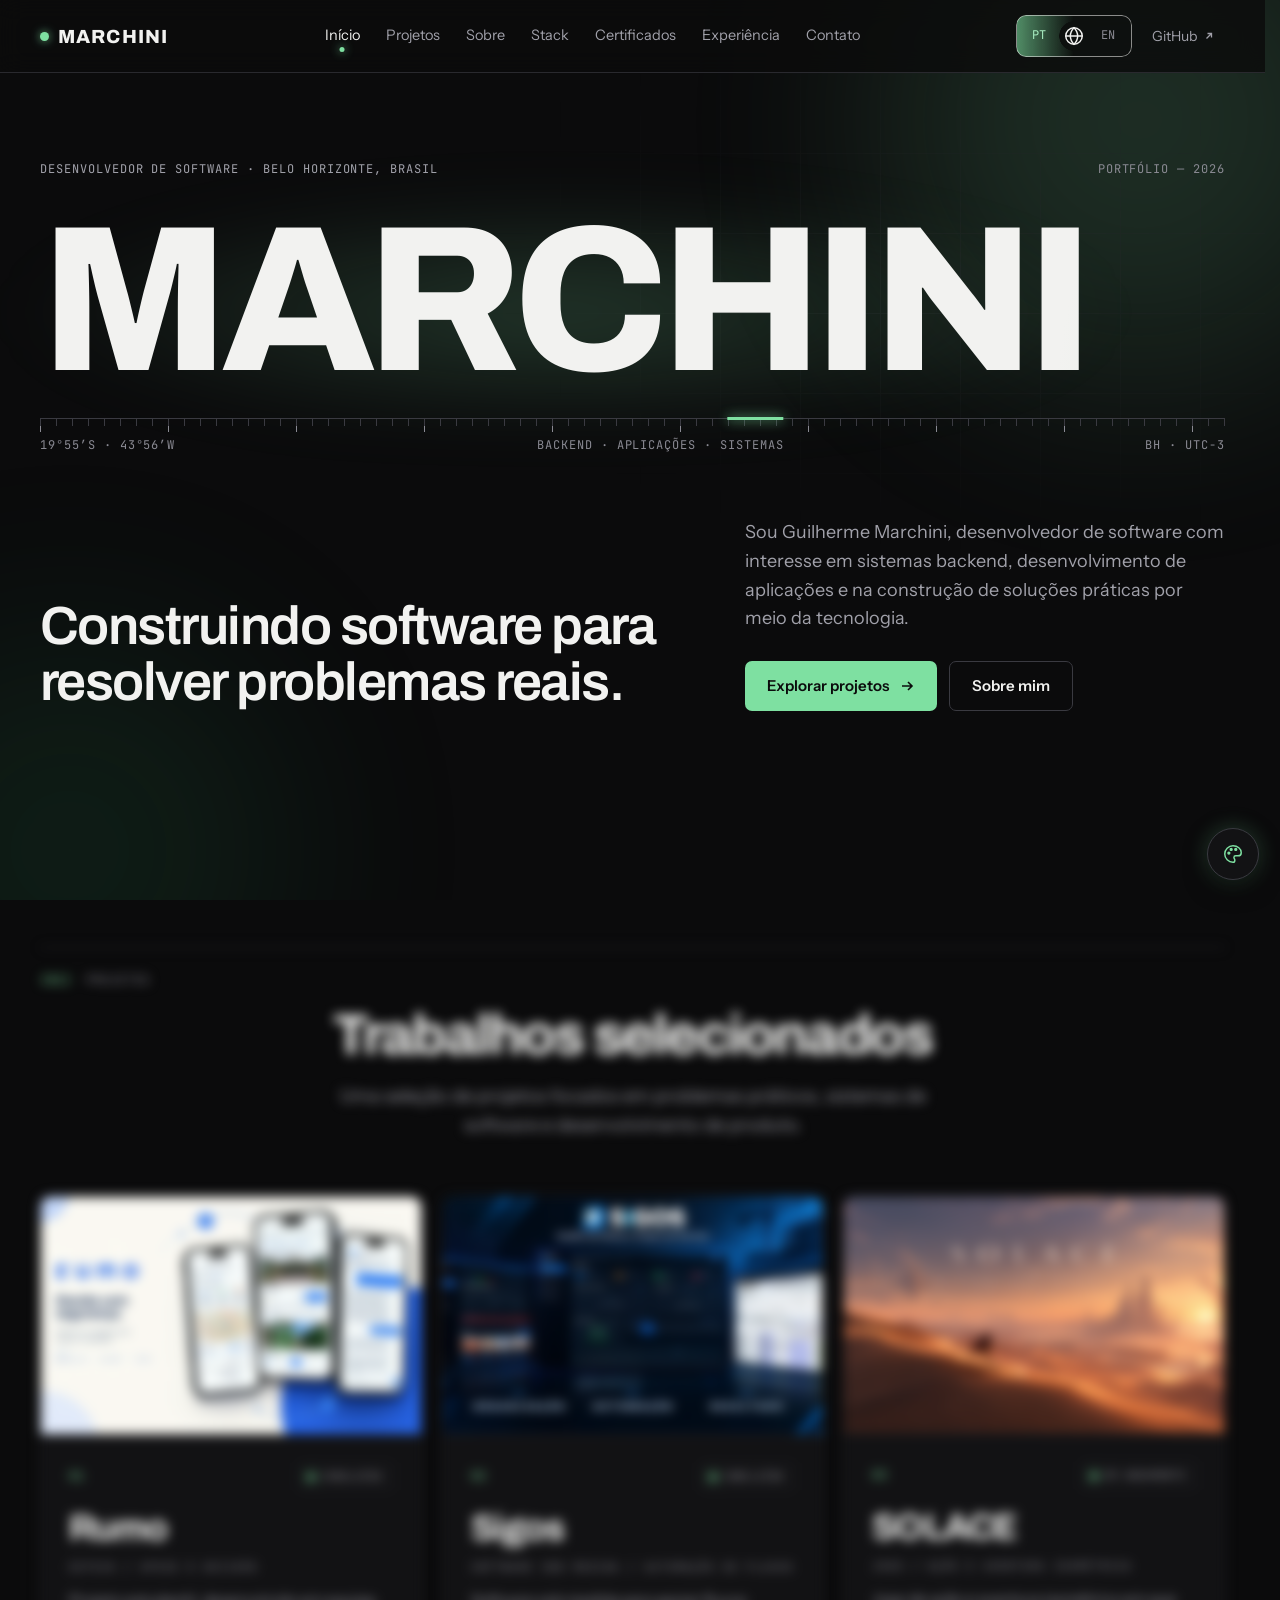
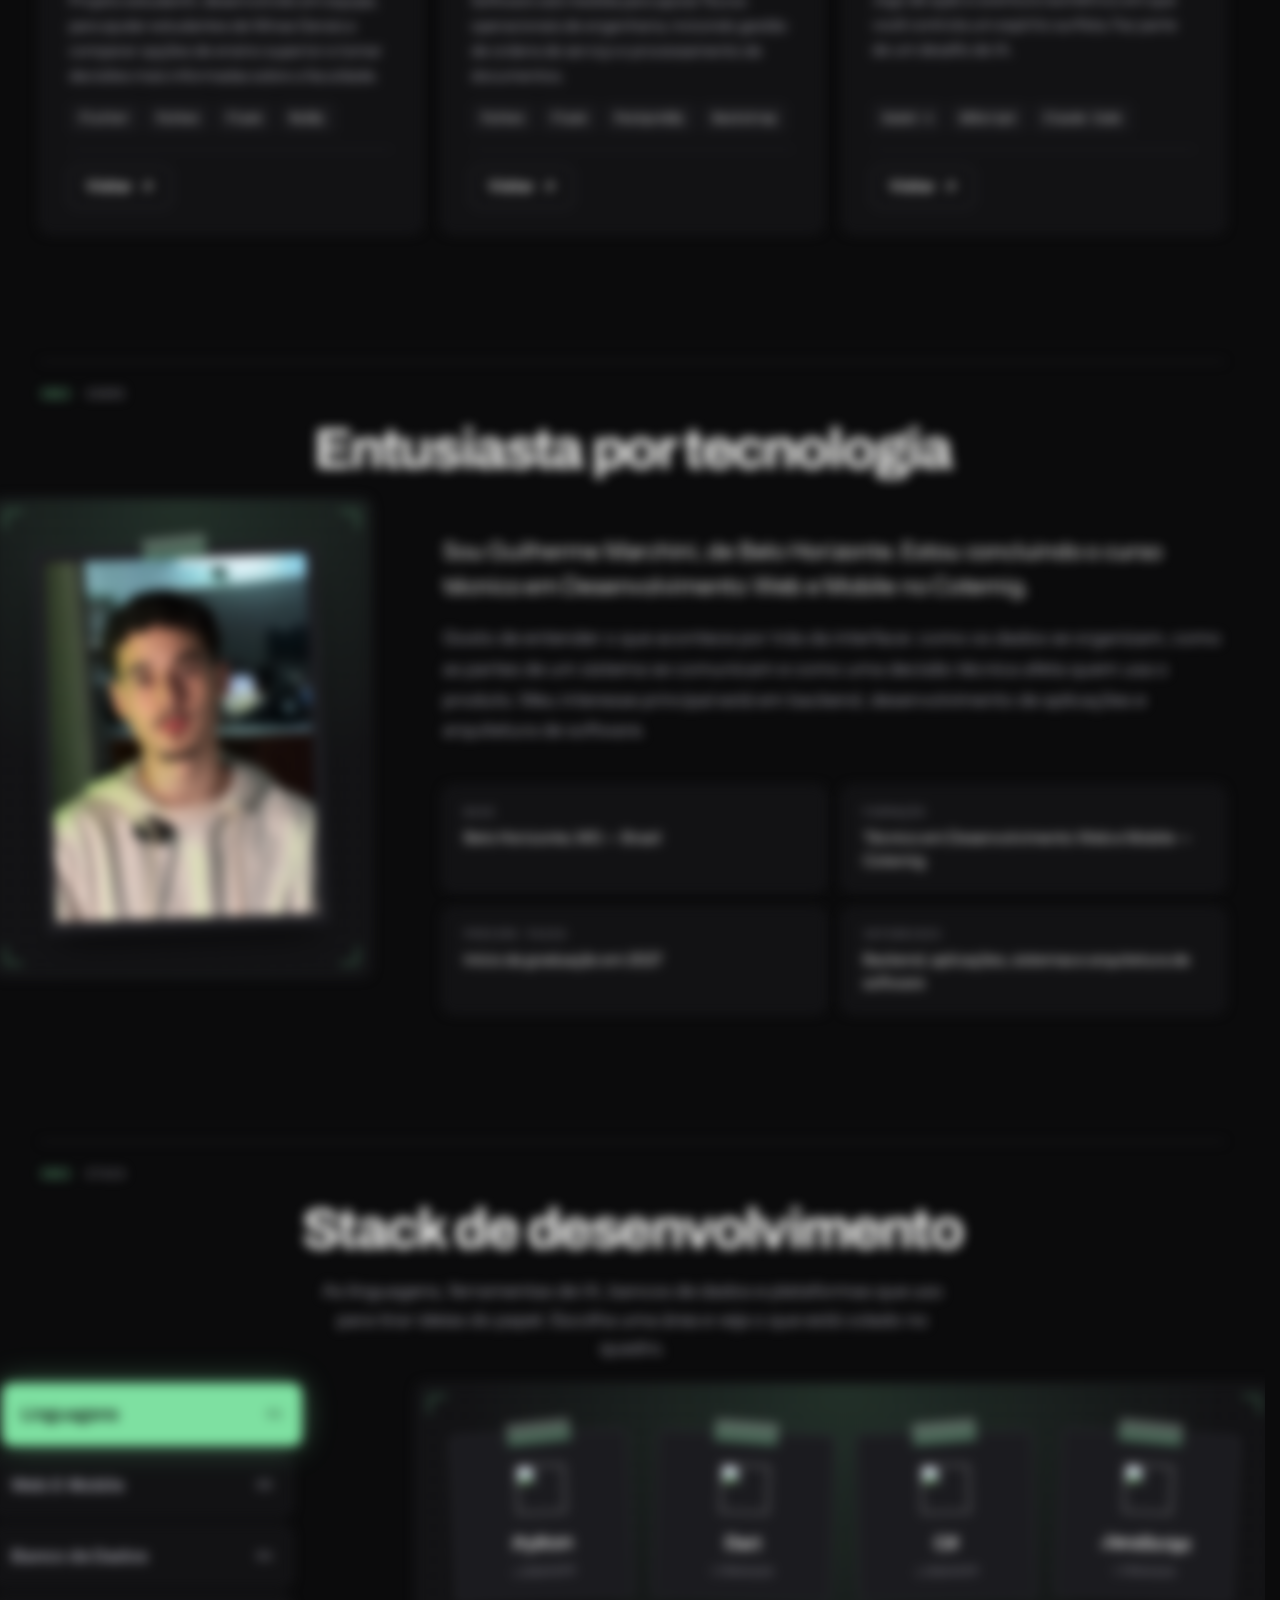
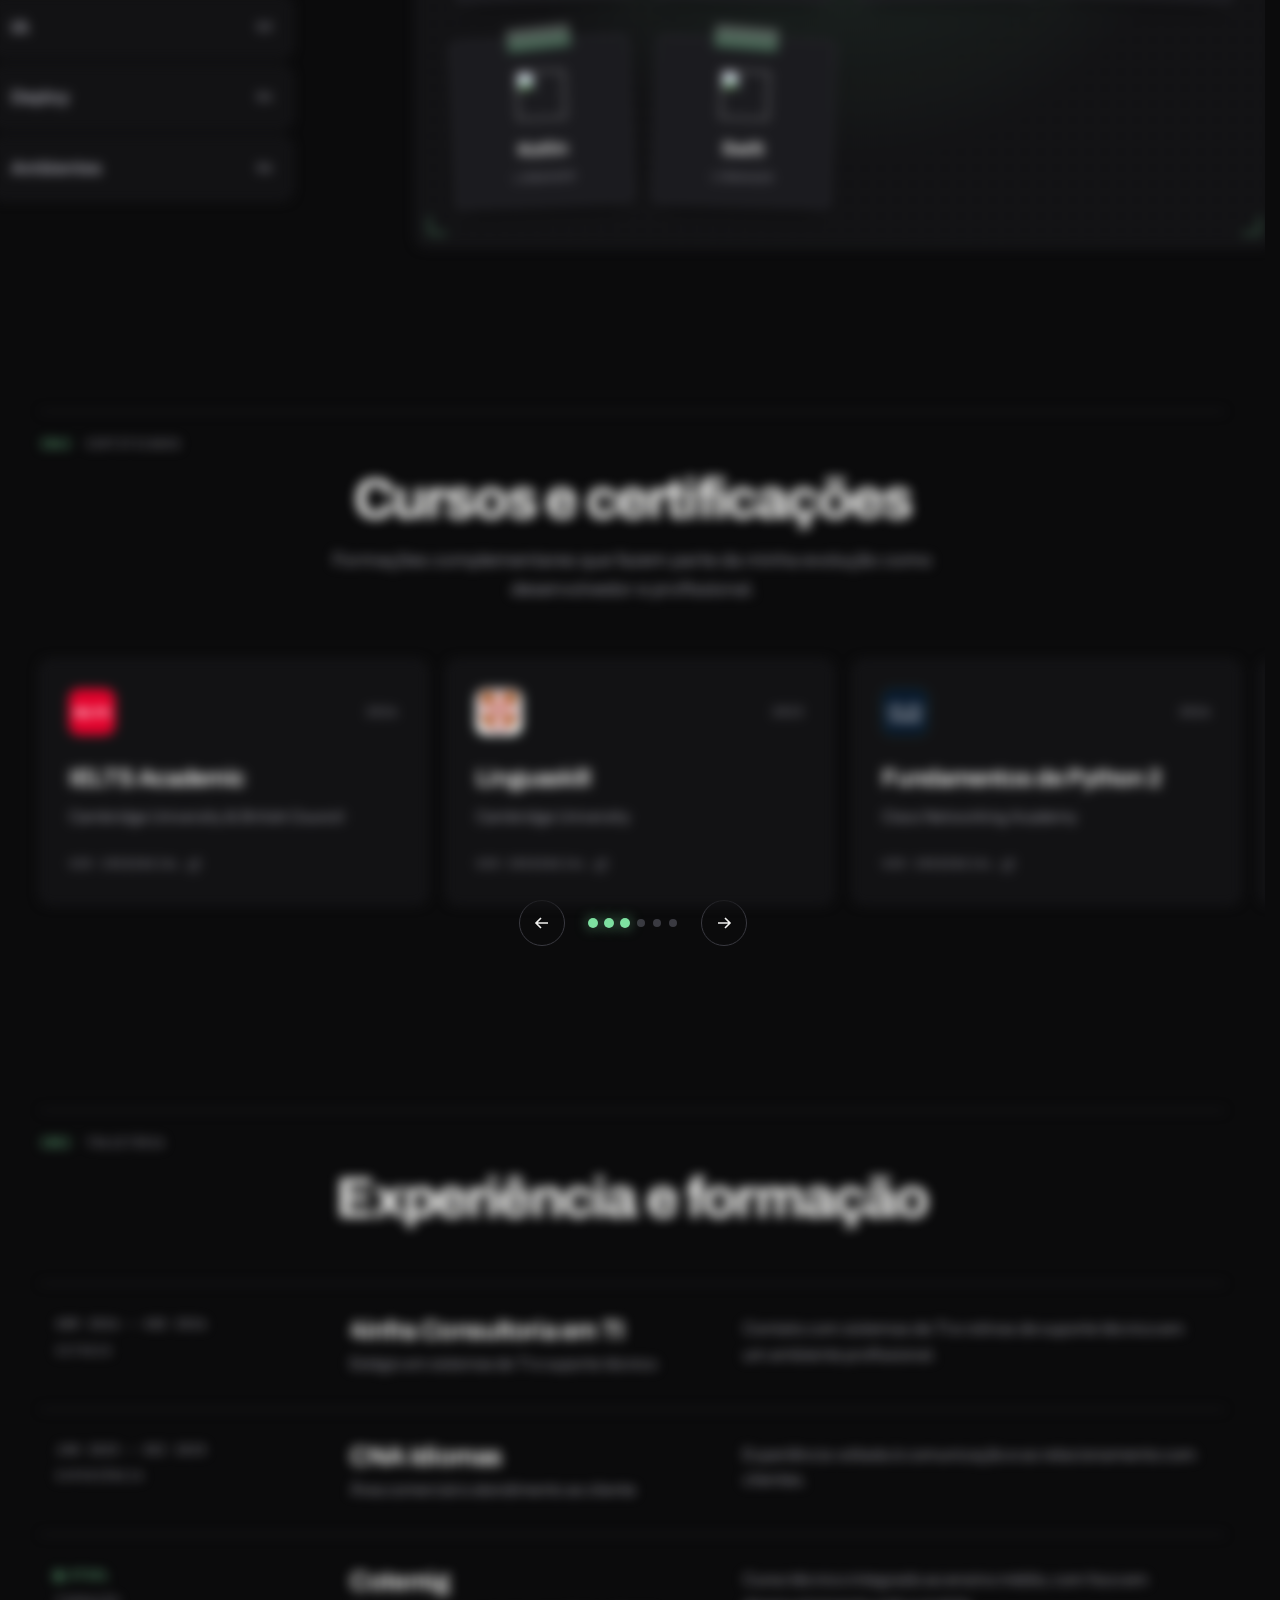
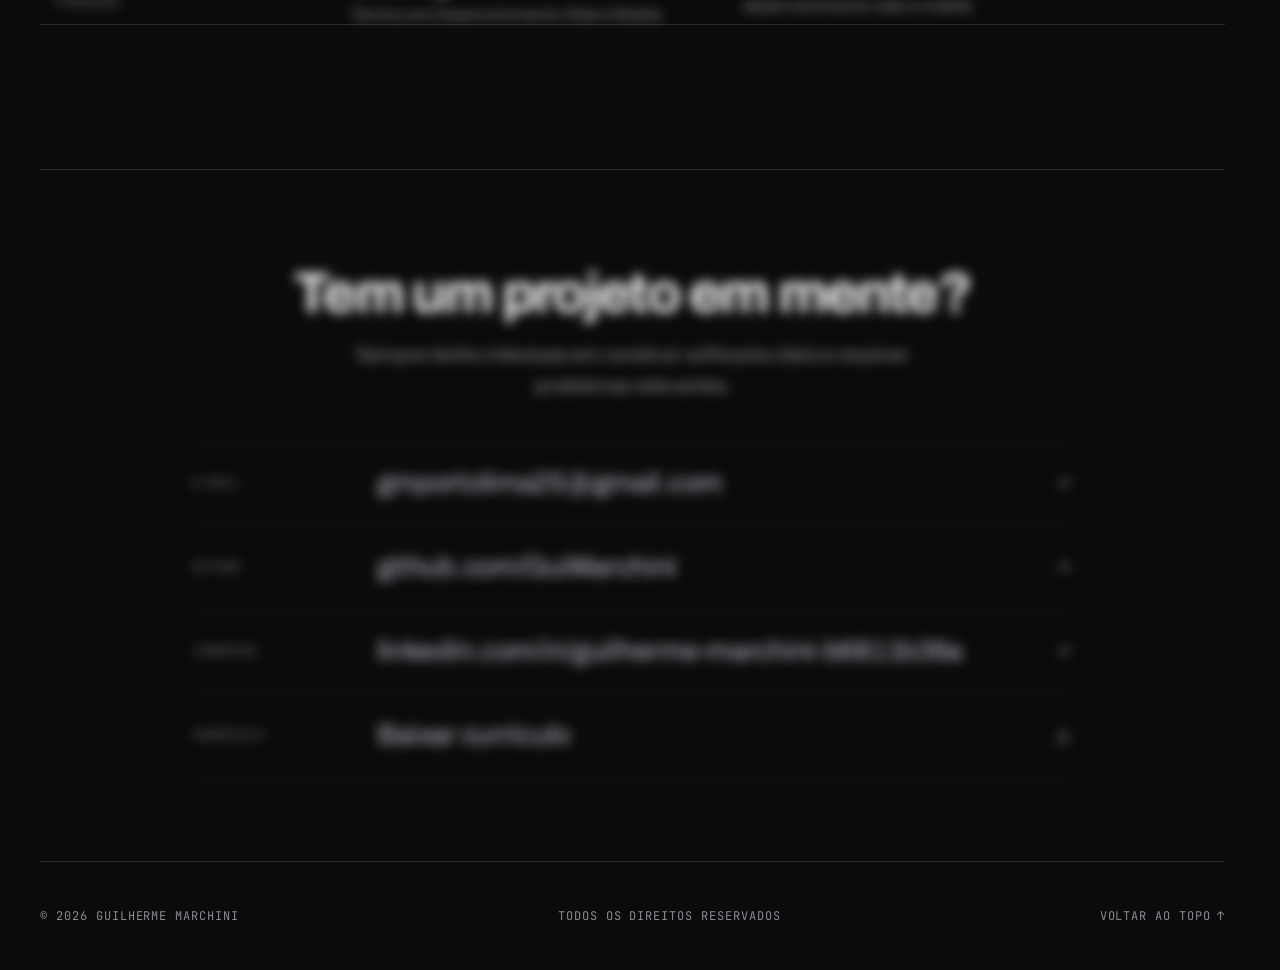
==== commit 903f2e1c: "Project update" ====
--- a/index.html
+++ b/index.html
@@ -195,22 +195,22 @@
           </article>
 
           <article class="card glow" data-reveal style="--d:.25" aria-labelledby="p3">
-            <a class="media" href="https://github.com/GuiMarchini/LUMA" target="_blank" rel="noopener" data-cursor="visit">
-              <img src="assets/img/luma.webp" data-i18n-alt="lumaBanner" alt="Capa de LUMA: The Last Spirit, com uma raposa branca mística diante de ilhas flutuantes" width="1200" height="750" loading="lazy">
+            <a class="media" href="https://github.com/GuiMarchini/solace" target="_blank" rel="noopener" data-cursor="visit">
+              <img src="assets/img/solace.webp" data-i18n-alt="solaceBanner" alt="Capa de SOLACE: The Last Spirit, com grandes dunas" width="1200" height="750" loading="lazy">
             </a>
             <div class="cb">
               <div class="ct">
                 <span class="cnum mono">03</span>
                 <span class="pill mono"><i aria-hidden="true"></i><span data-i18n="p3Status">Em andamento</span></span>
               </div>
-              <h3 id="p3">LUMA</h3>
+              <h3 id="p3">SOLACE</h3>
               <span class="cat mono" data-i18n="p3Cat">Jogo / Ação e aventura isométrica</span>
-              <p class="cd" data-i18n="p3Desc">Jogo de ação e aventura isométrico em que você controla uma raposa branca mística. Faz parte de um desafio de IA.</p>
+              <p class="cd" data-i18n="p3Desc">Jogo de ação e aventura isométrico em que você controla um espírito surfista. Faz parte de um desafio de IA.</p>
               <ul class="tags" aria-label="Tecnologias" data-i18n-label="techLabel">
                 <li class="glow">Godot 4</li><li class="glow">GDScript</li><li class="glow">Claude Code</li>
               </ul>
               <div class="cf">
-                <a class="btn-visit" href="https://github.com/GuiMarchini/LUMA" target="_blank" rel="noopener">
+                <a class="btn-visit" href="https://github.com/GuiMarchini/solace" target="_blank" rel="noopener">
                   <span data-i18n="visit">Visitar</span>
                   <svg width="14" height="14" viewBox="0 0 14 14" fill="none" aria-hidden="true"><path d="M3.5 10.5l7-7M4.5 3.5h6v6" stroke="currentColor" stroke-width="1.5"/></svg>
                 </a>
